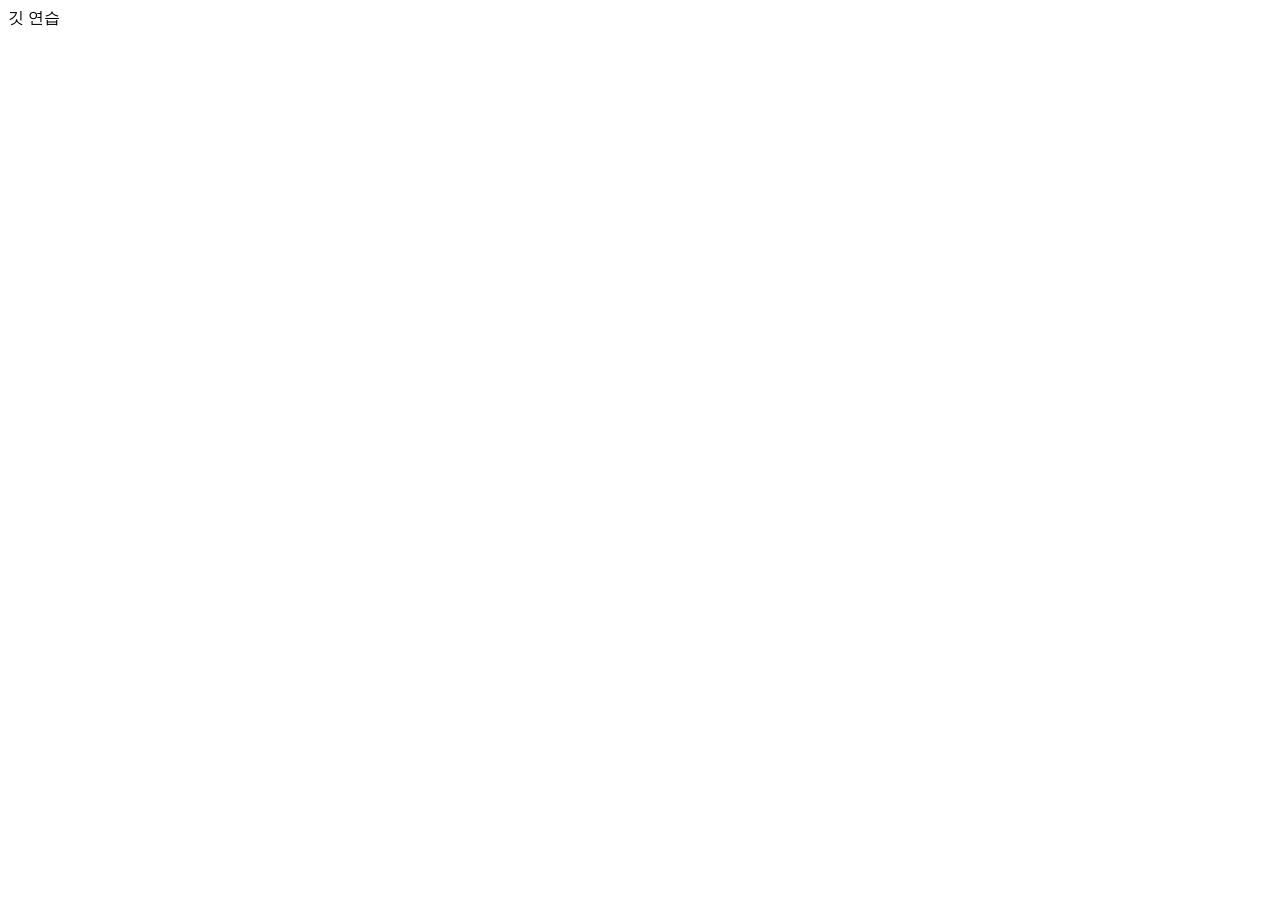
==== plan.html @ 47132d1b "테스트" ====
<!doctype html>
<html lang="ko">
  <head>
    <meta charset="UTF-8" />
    <meta name="viewport" content="width=device-width, initial-scale=1.0" />
    <title>Document</title>
  </head>
  <body>
    깃 연습
  </body>
</html>
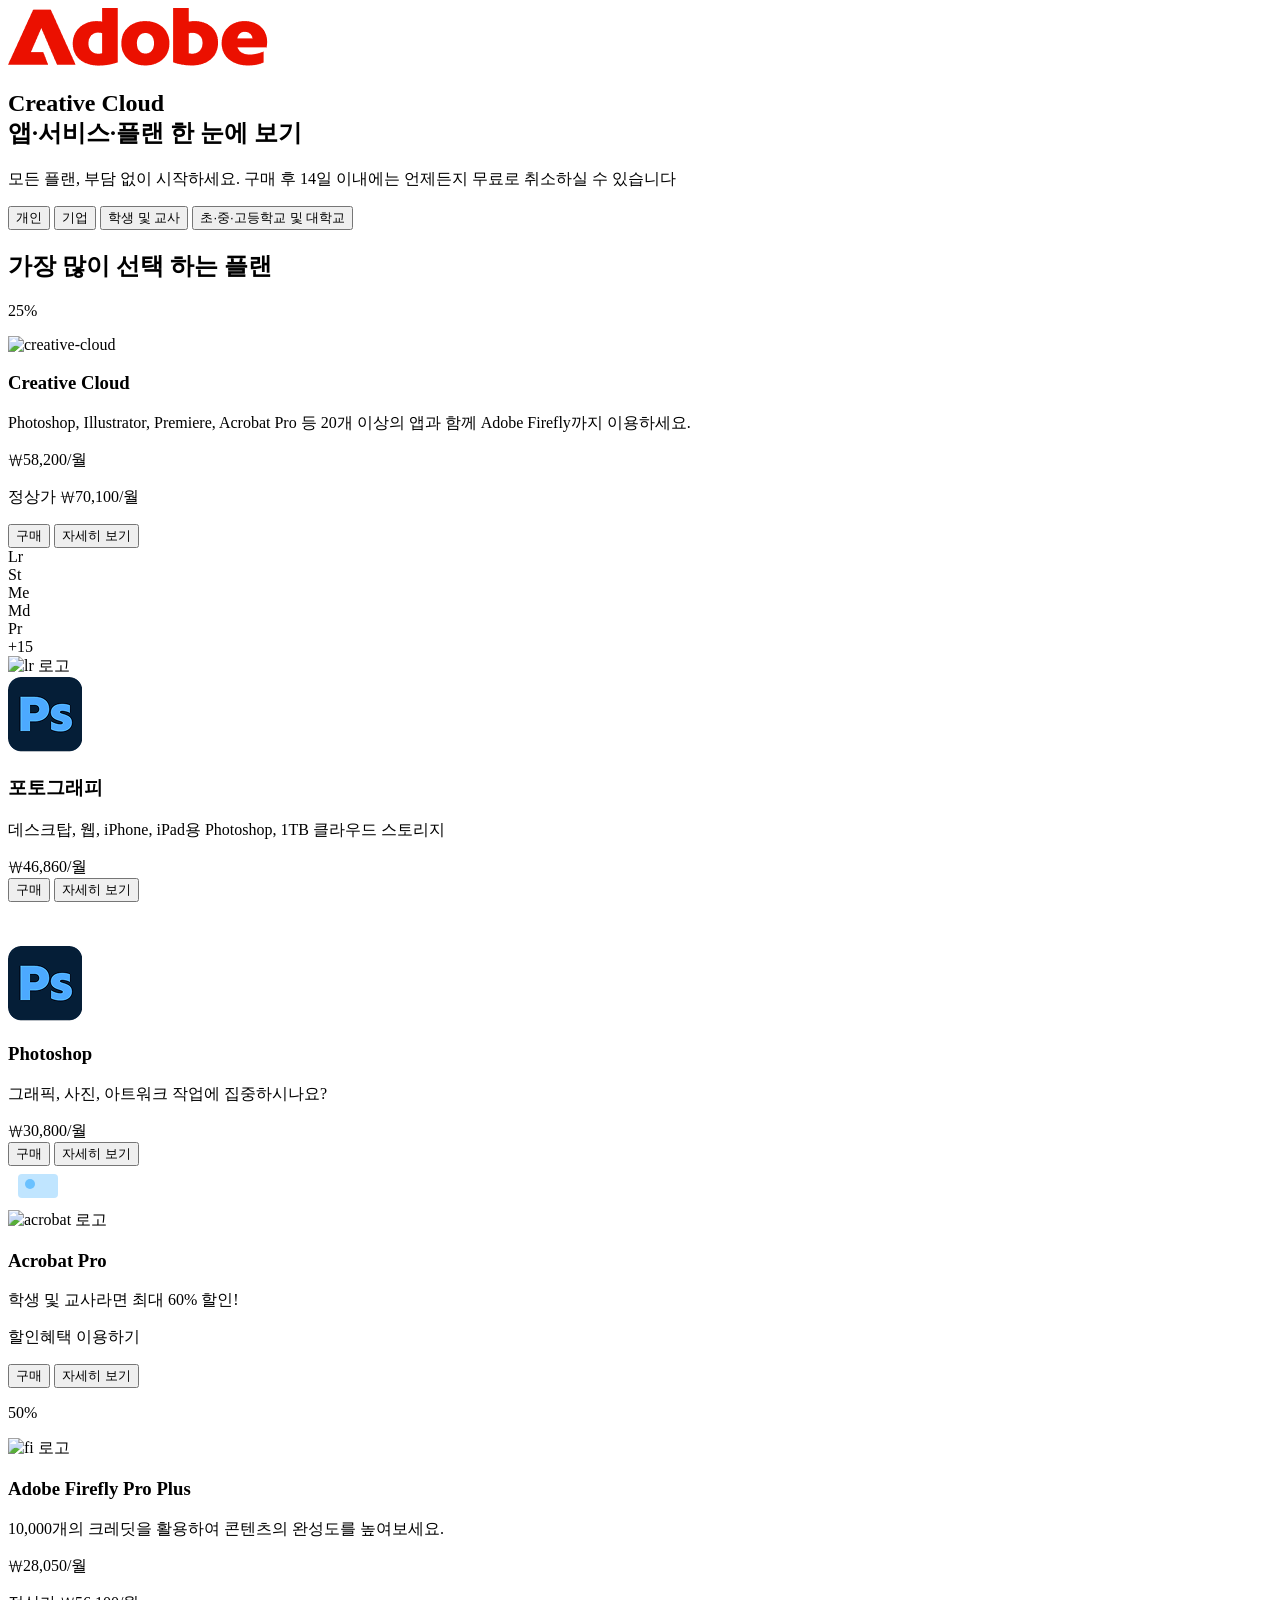
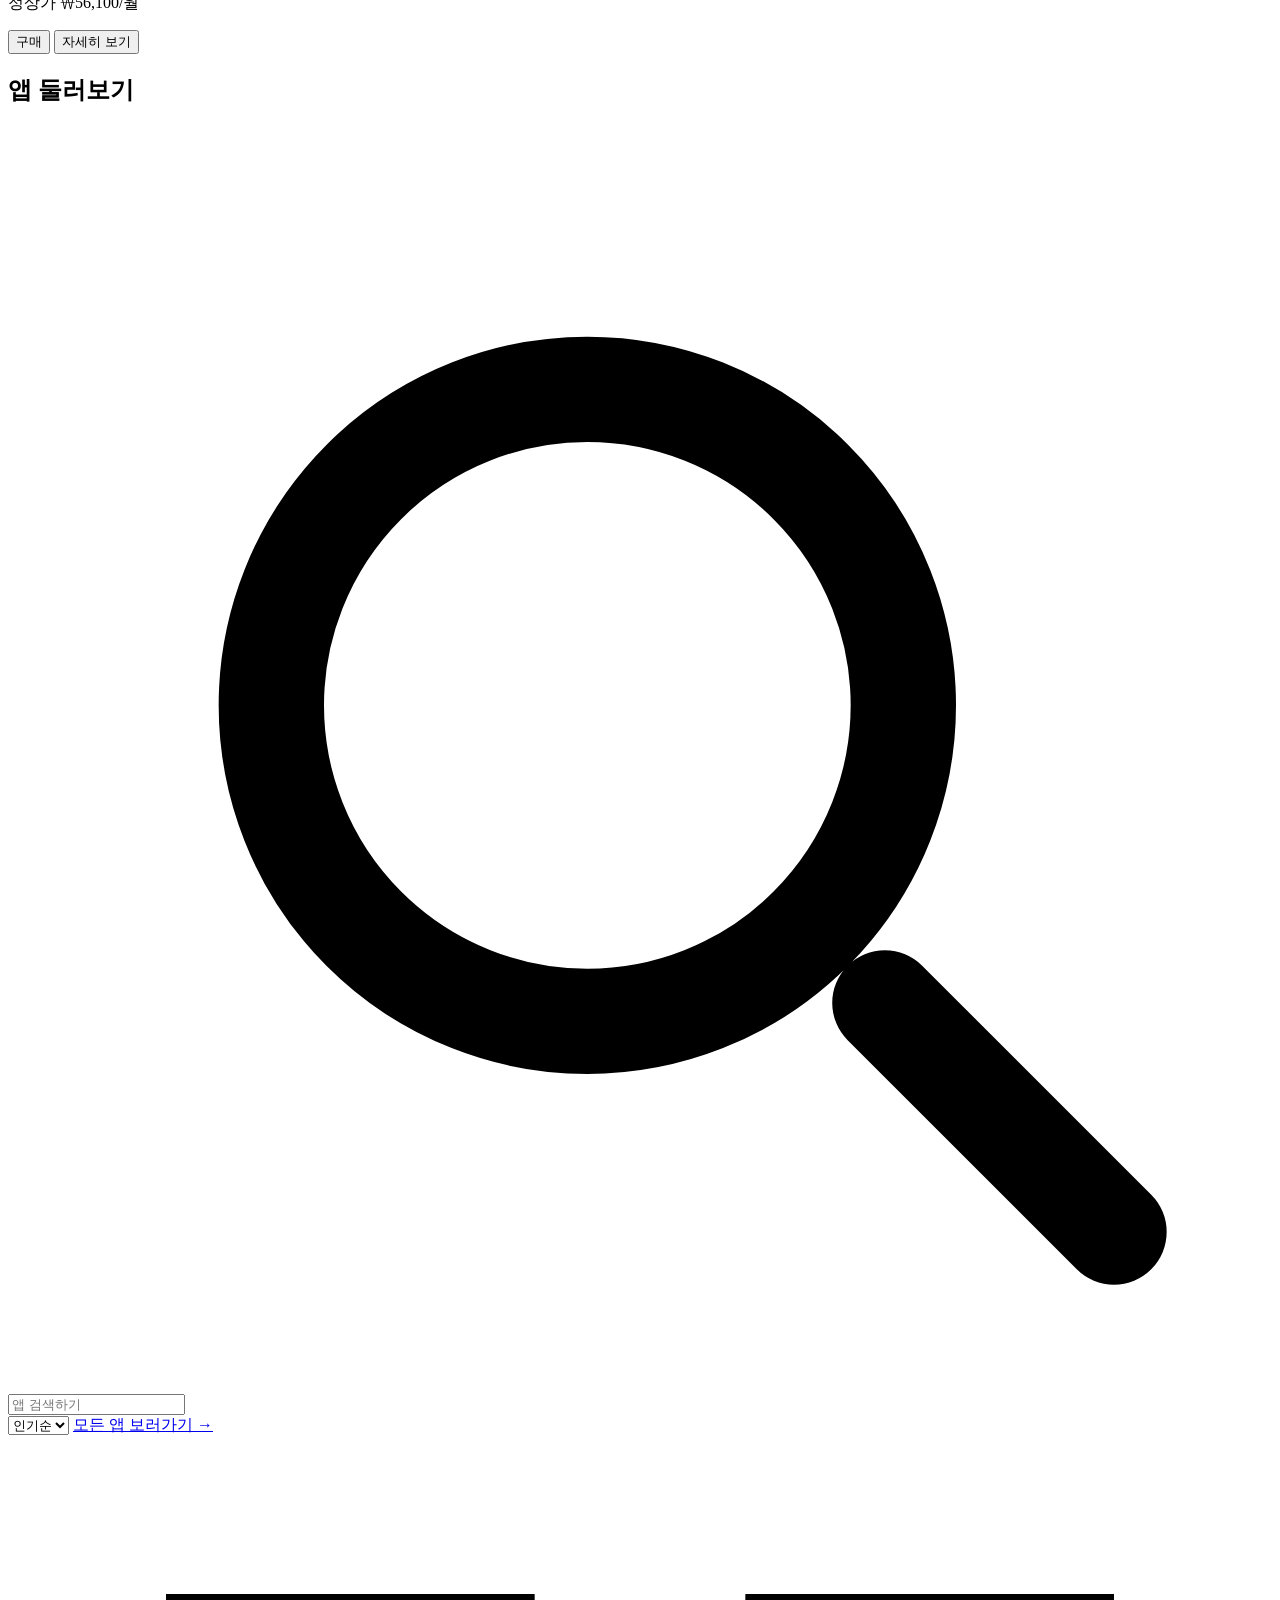
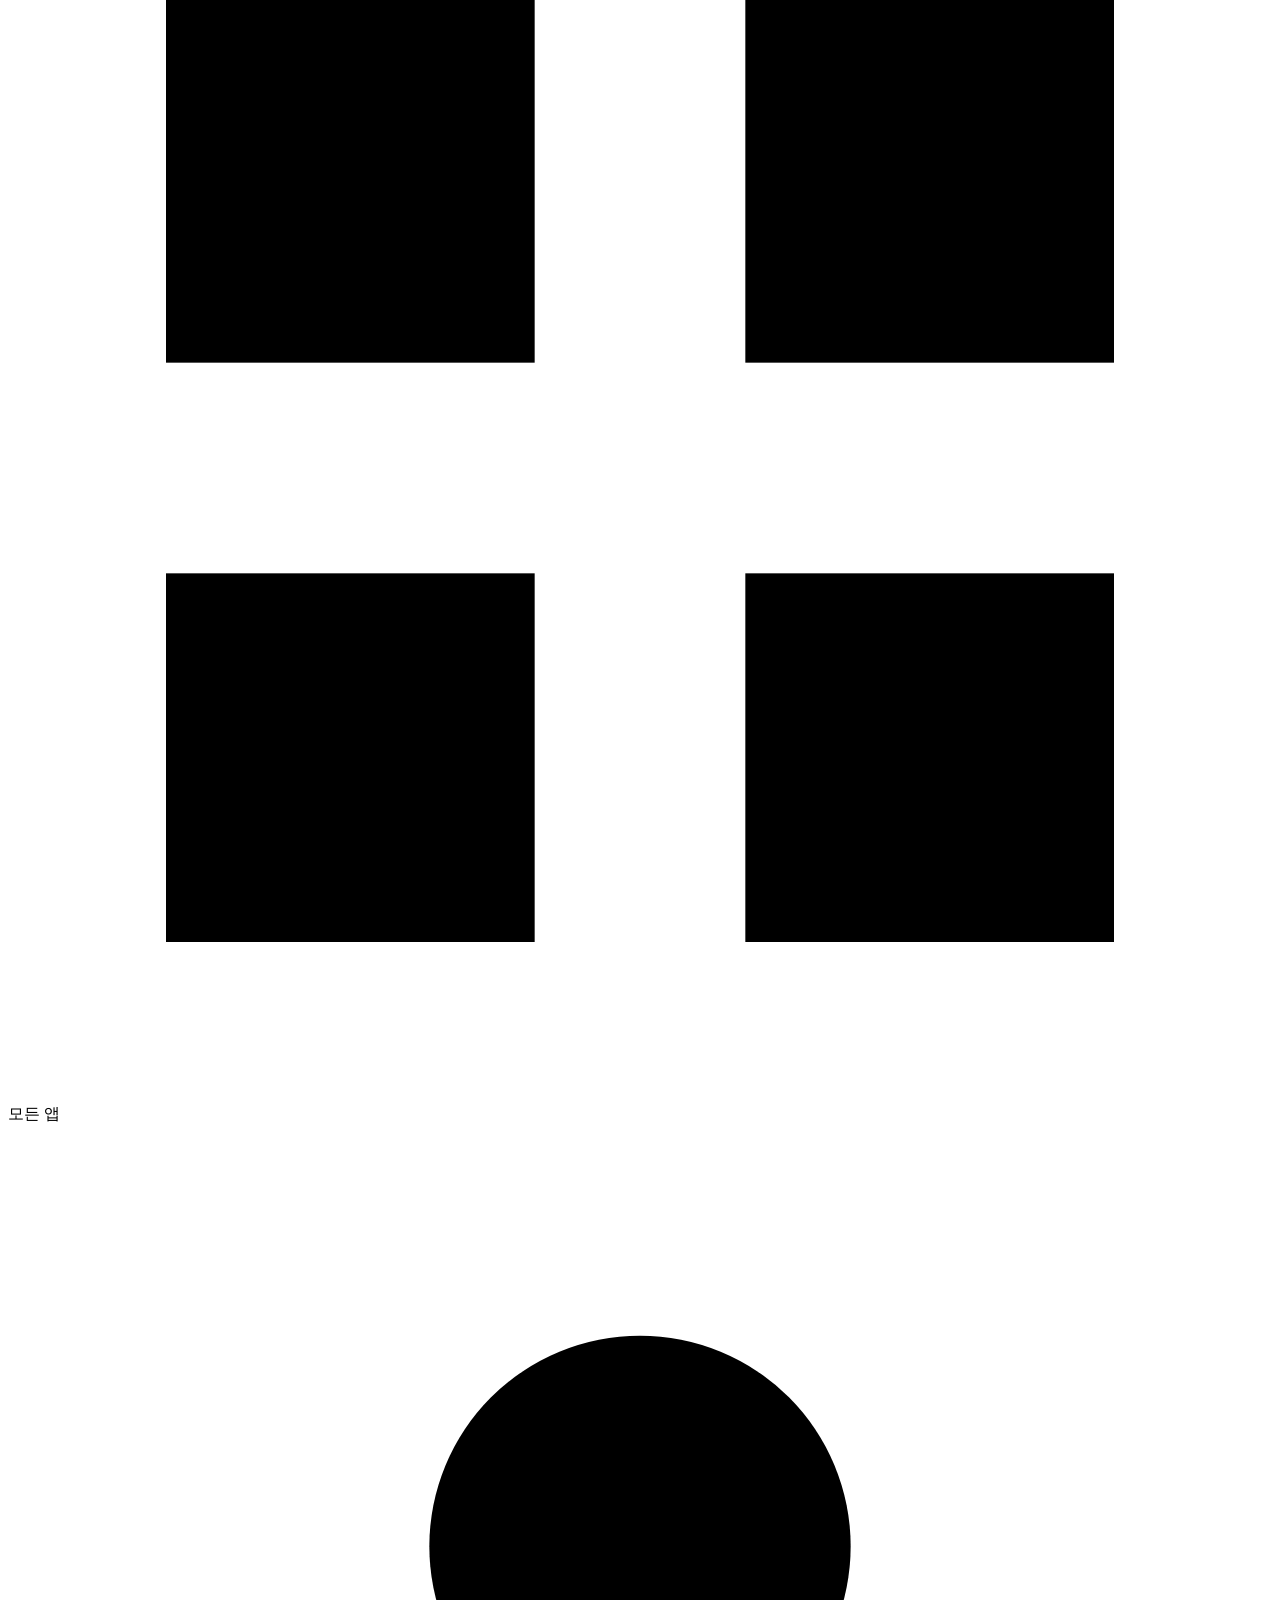
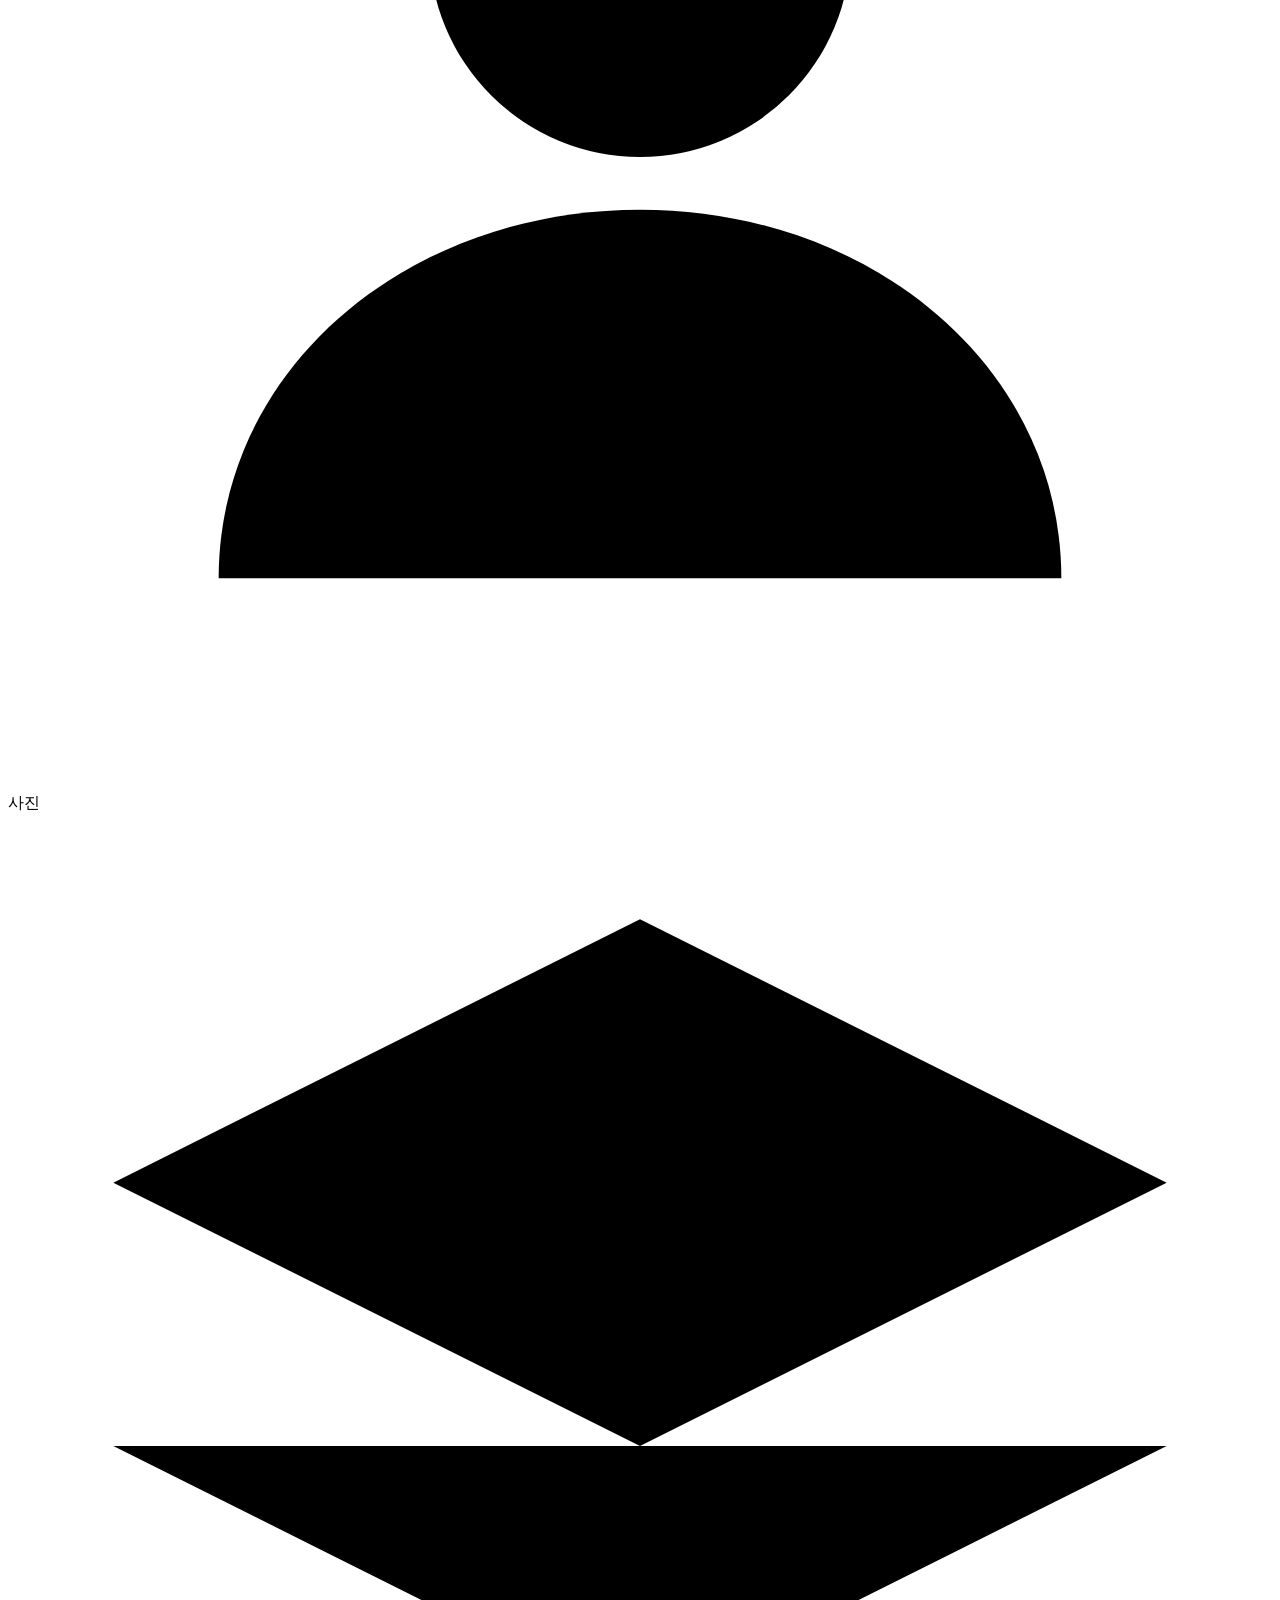
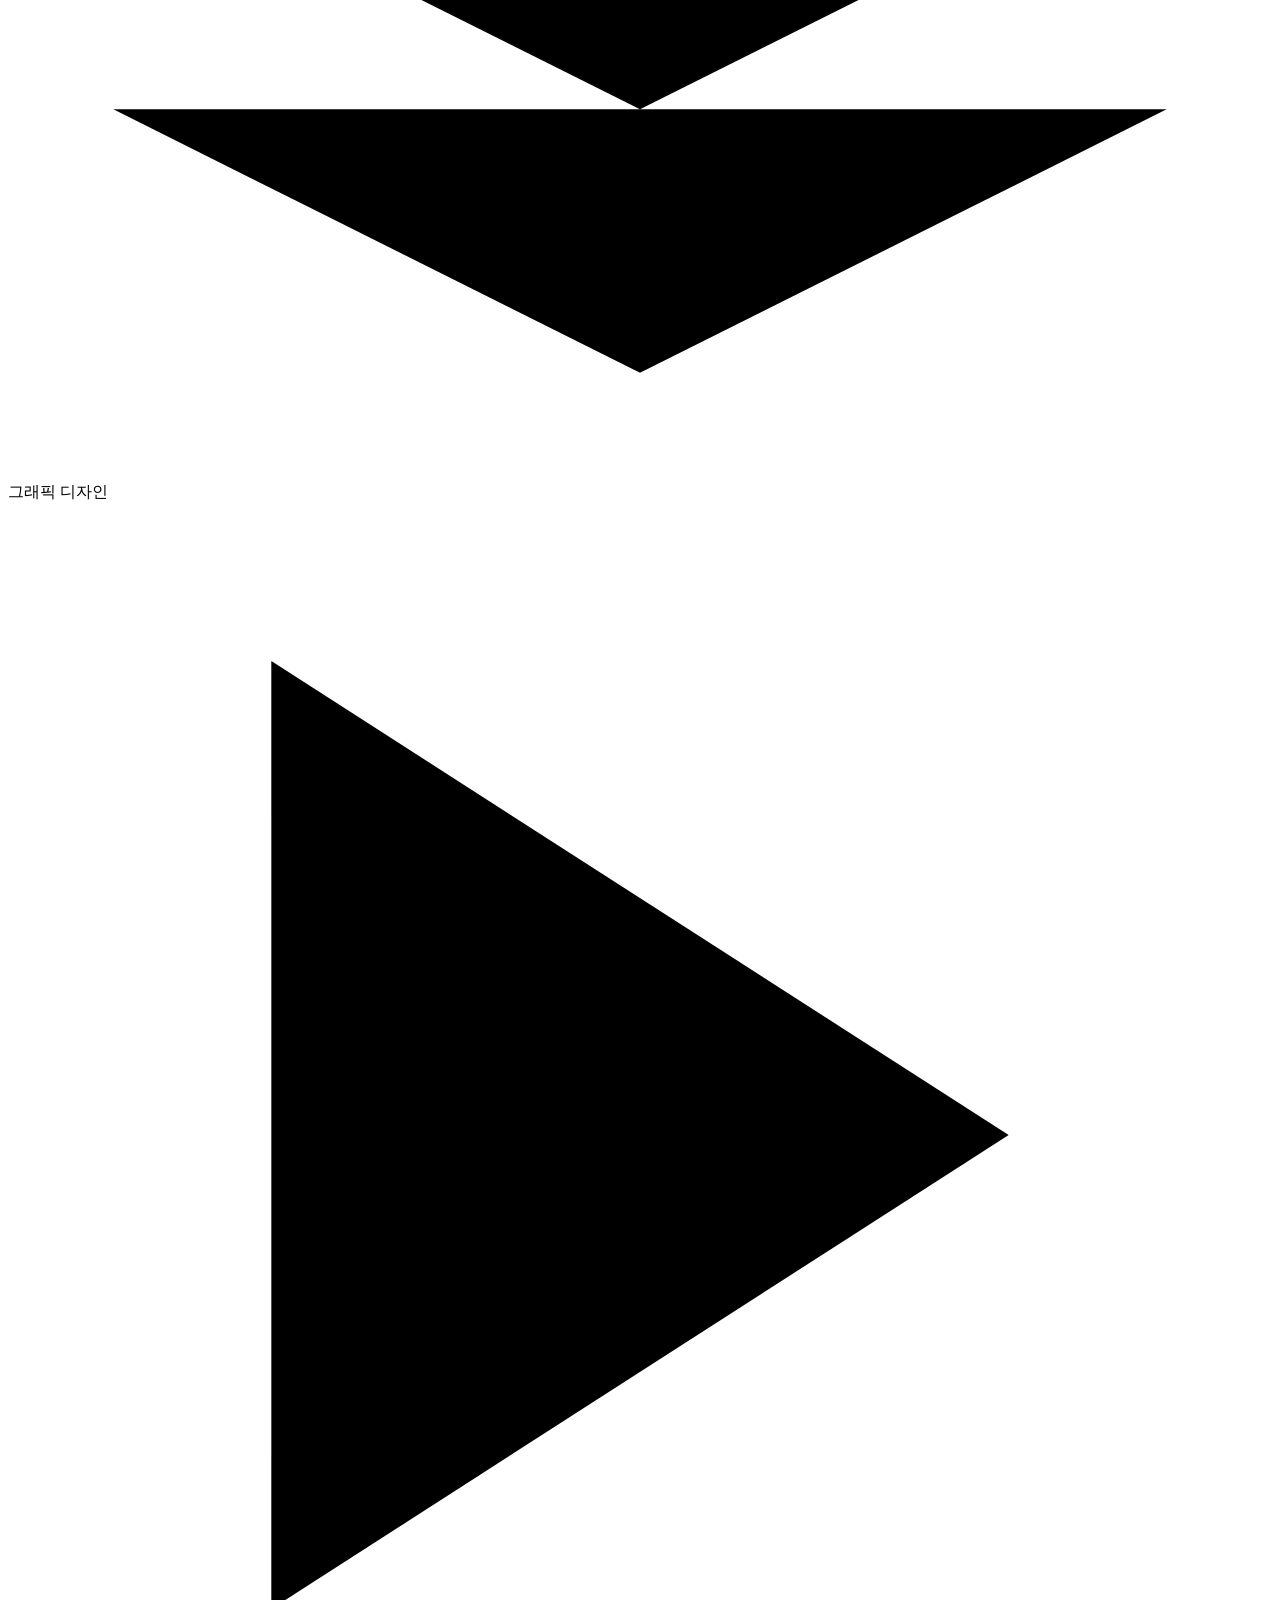
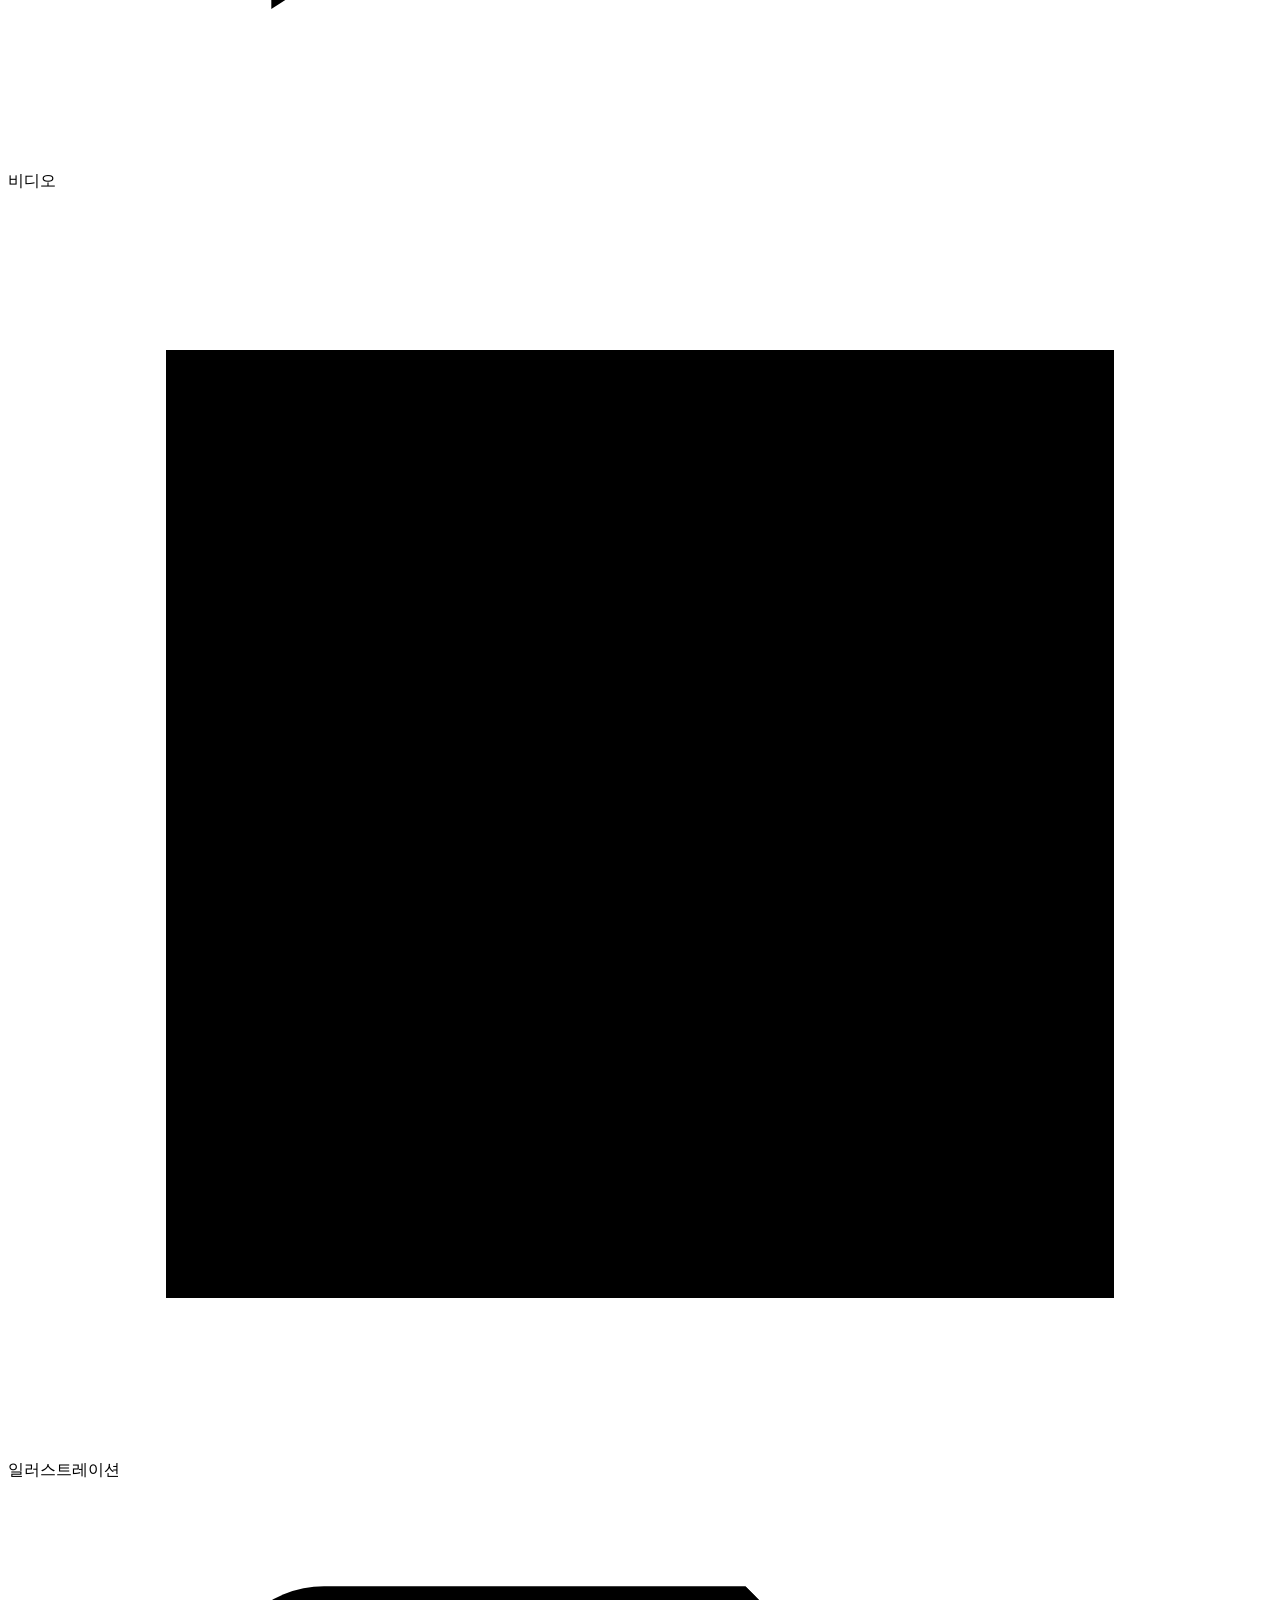
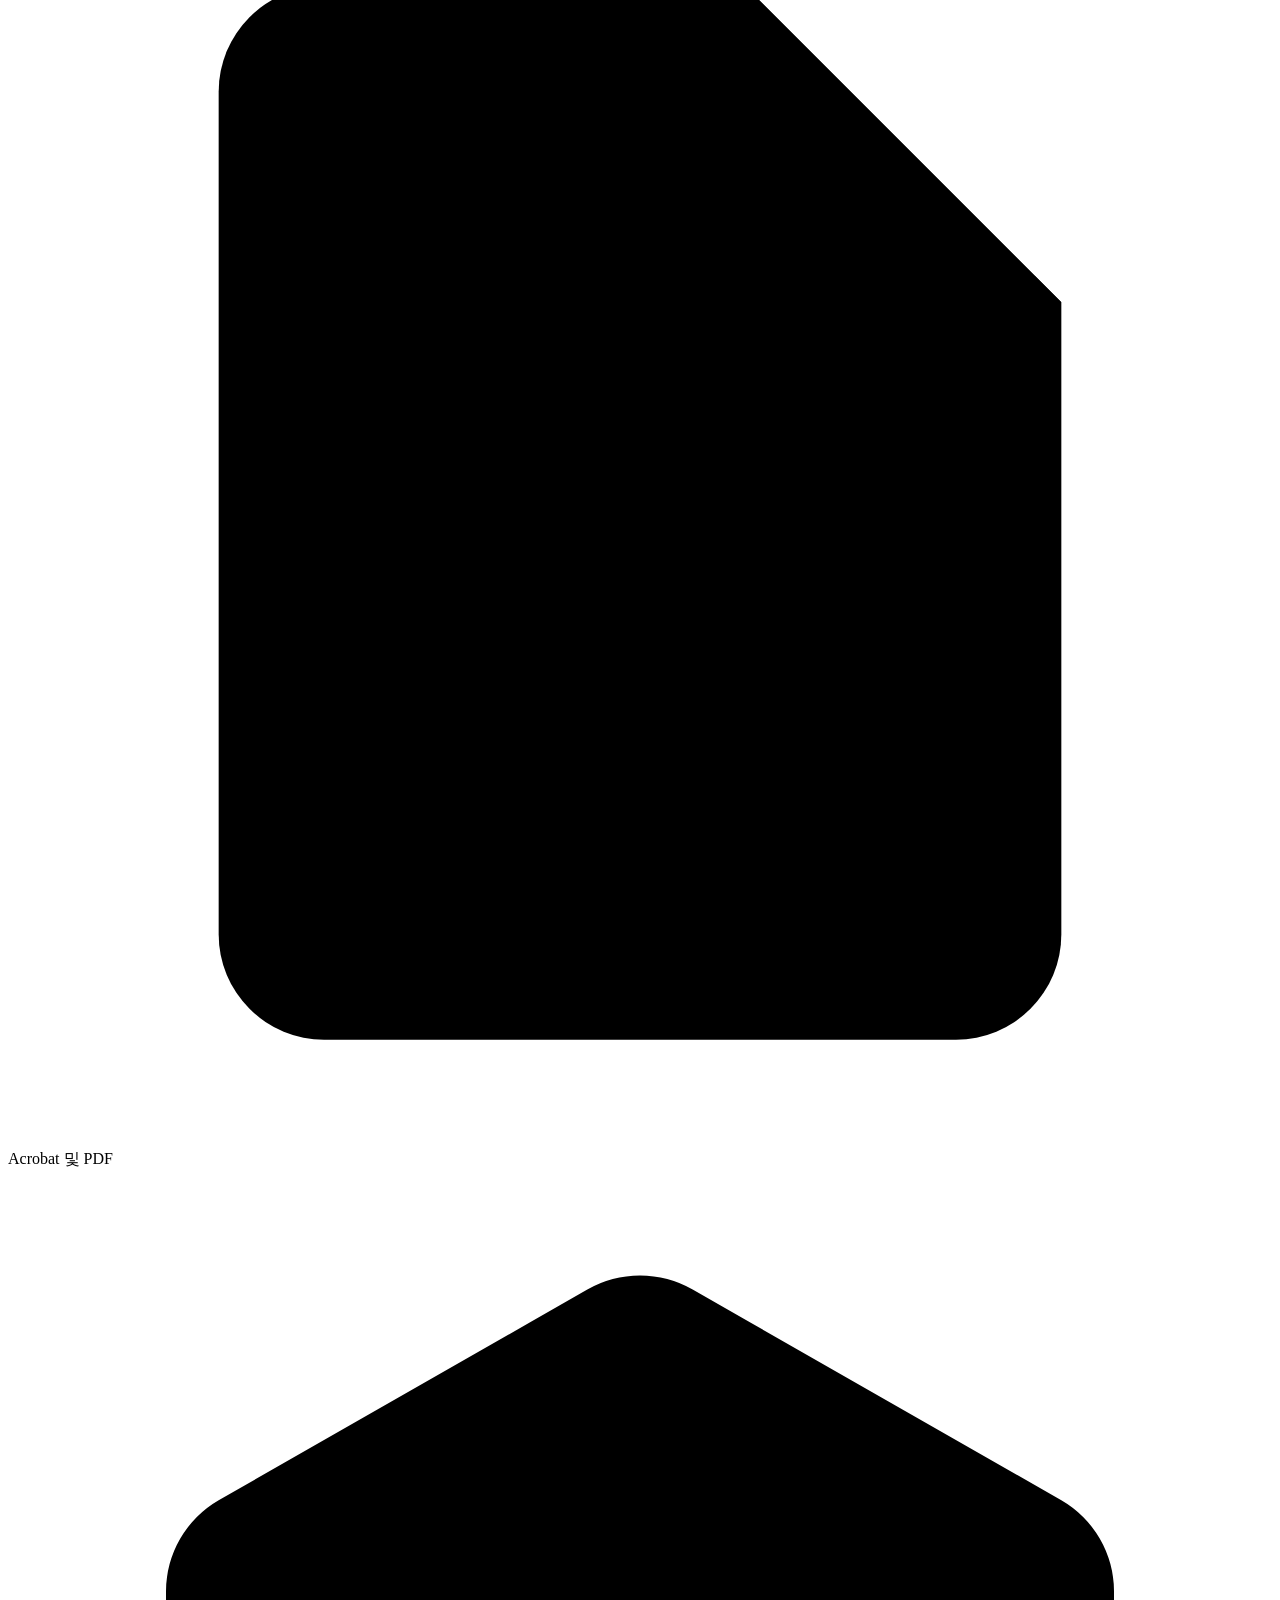
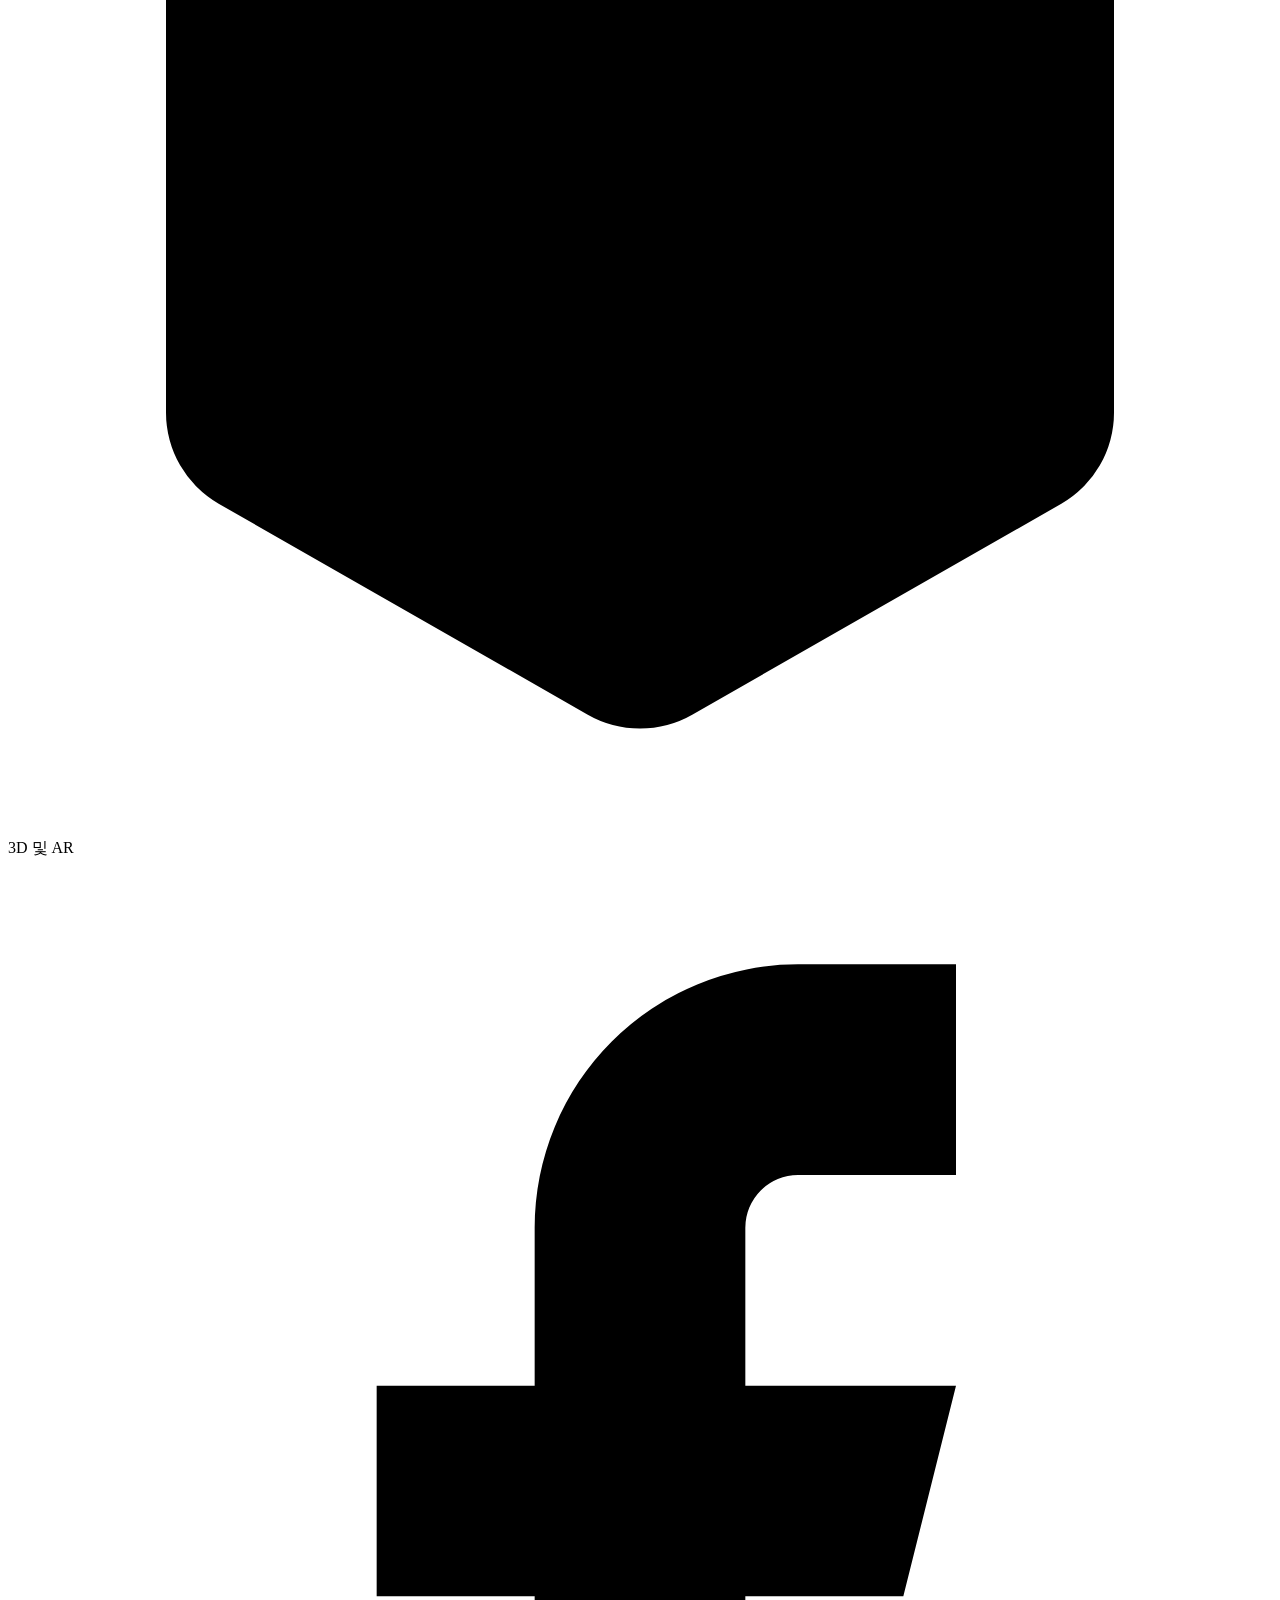
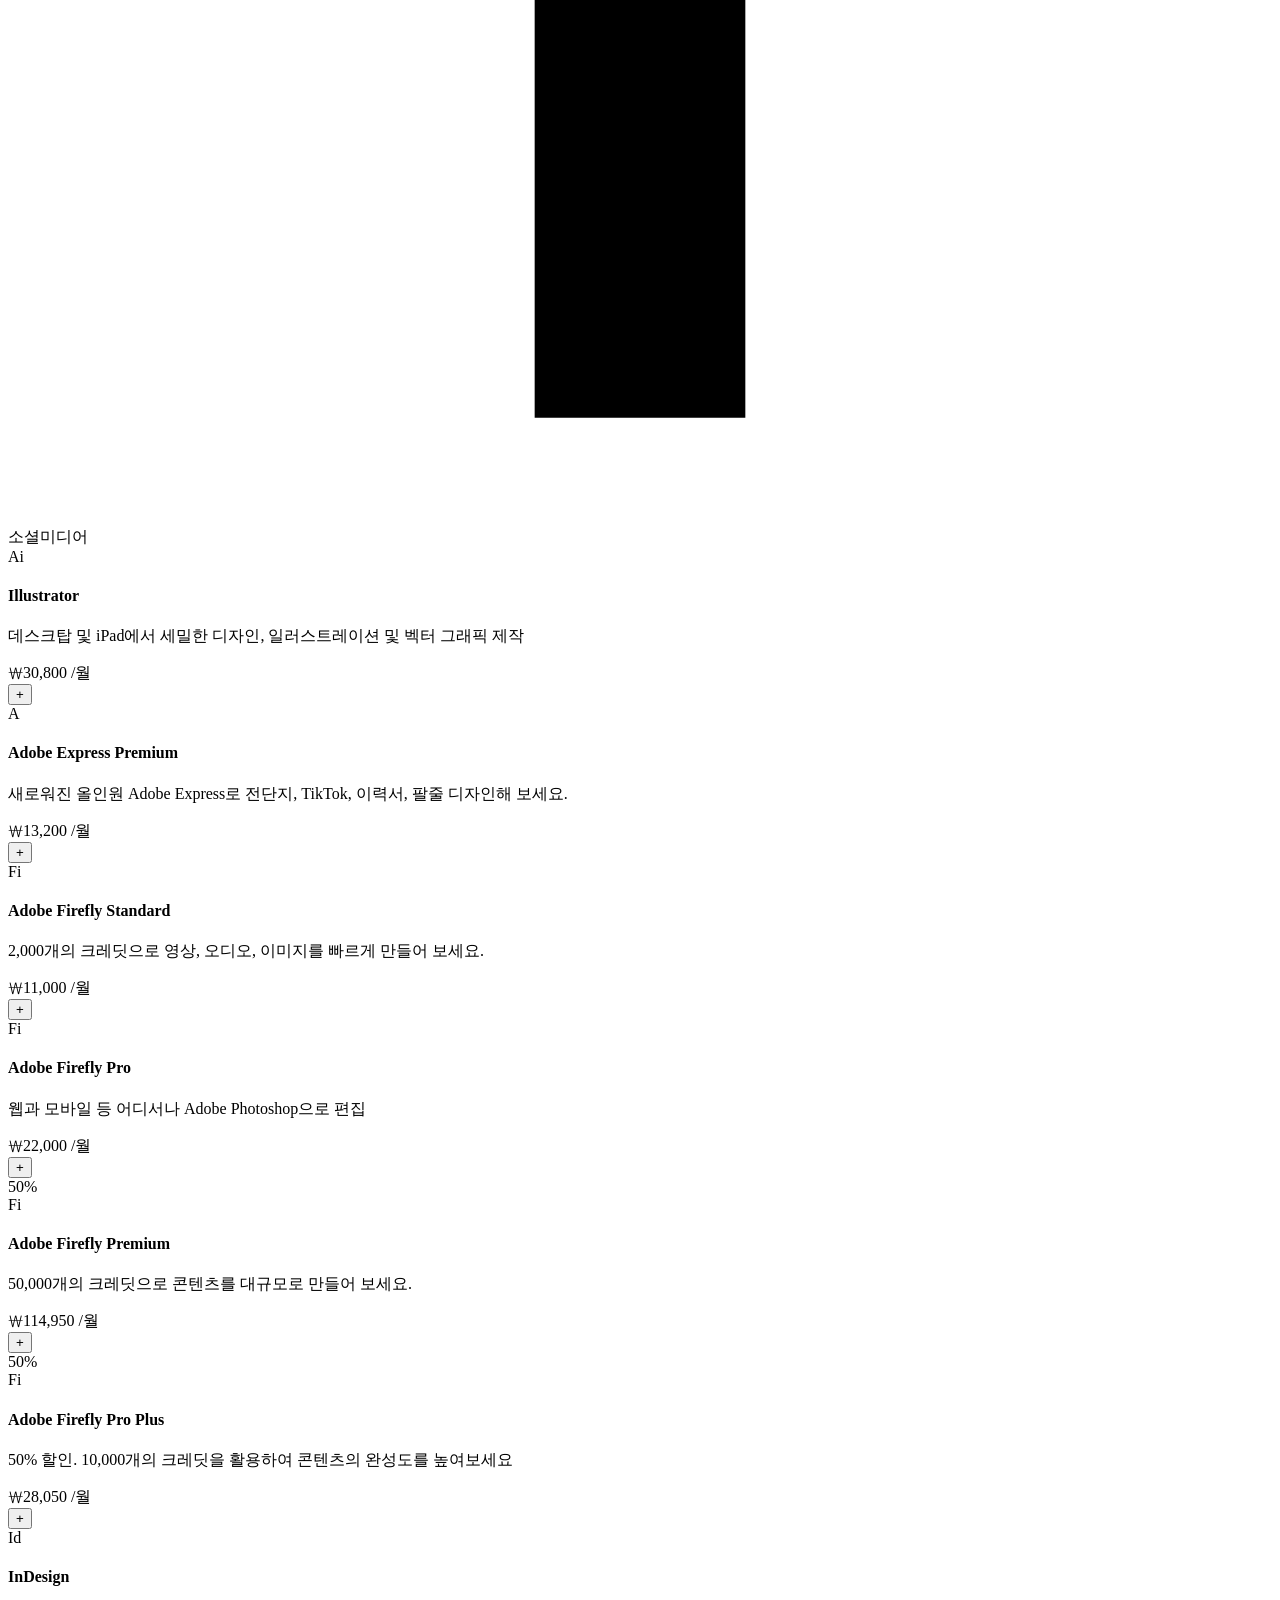
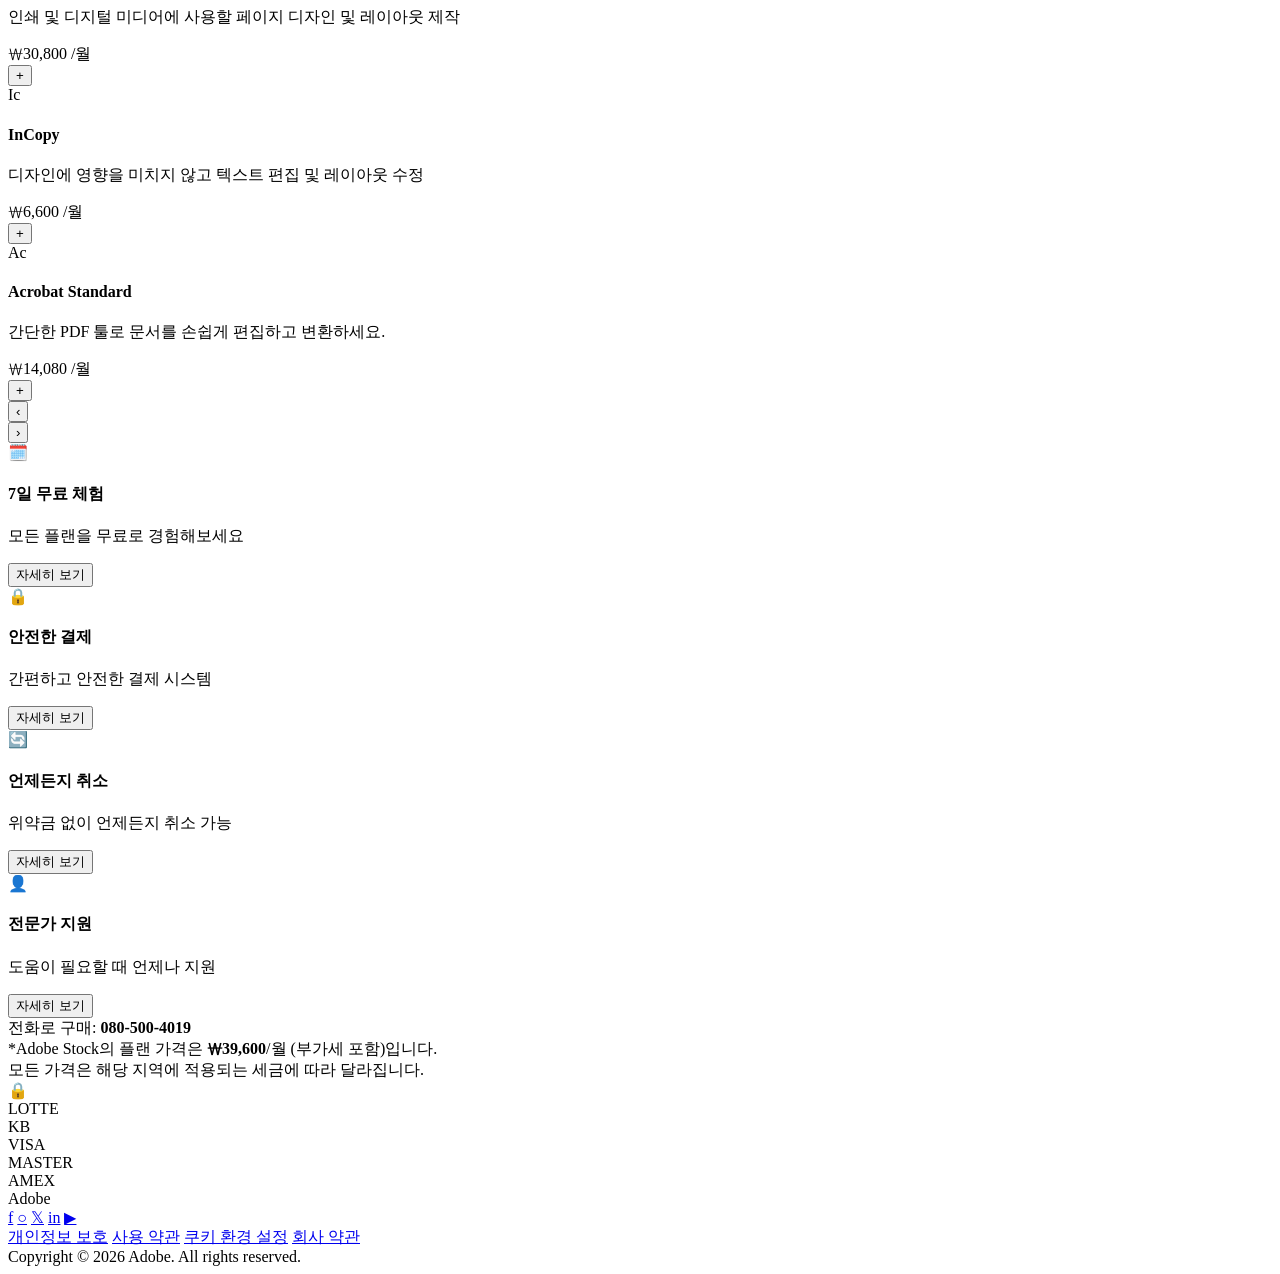
==== commit 483cc30f: "Merge branch 'main' into 05266-pjh" ====
--- a/plan.html
+++ b/plan.html
@@ -3,9 +3,577 @@
   <head>
     <meta charset="UTF-8" />
     <meta name="viewport" content="width=device-width, initial-scale=1.0" />
-    <title>Document</title>
+    <title>가격 및 멤버십 플랜</title>
+    <!-- css 연결 -->
+    <link rel="stylesheet" href="css/main.css" />
+    <!-- 구글 폰트 연결 -->
+    <link
+      rel="stylesheet"
+      href="https://fonts.googleapis.com/css2?family=Noto Sans KR:wght@400;700&display=swap"
+    />
   </head>
   <body>
-    깃 연습
+    <!-- 전체 영역 -->
+    <div class="plan-wrap">
+      <!-- ===== 상단 ===== -->
+      <header class="plan-header">
+        <div class="adobe-logo">
+          <img src="asset/logo.png" alt="어도비 로고" />
+        </div>
+      </header>
+
+      <!-- ===== UPPER (상단): 타이틀 + 버튼 + 플랜 카드 ===== -->
+      <section class="plan-upper">
+        <!-- 타이틀 -->
+        <div class="visual-title">
+          <h1>
+            <span class="gradient-text">Creative Cloud</span
+            ><br />앱·서비스·플랜 한 눈에 보기
+          </h1>
+          <p class="visual-desc">
+            모든 플랜, 부담 없이 시작하세요. 구매 후 14일 이내에는 언제든지
+            무료로 취소하실 수 있습니다
+          </p>
+        </div>
+
+        <!-- User type -->
+        <div class="user-type">
+          <!-- <h2>어떤 사용자이신가요?</h2> -->
+          <div class="user-type-btns">
+            <button class="active">개인</button>
+            <button>기업</button>
+            <button>학생 및 교사</button>
+            <button>초·중·고등학교 및 대학교</button>
+          </div>
+        </div>
+
+        <!-- Plan cards -->
+        <!-- 가장 많이 선택하는 플랜 -->
+        <div class="plan-cards-section">
+          <h2 class="contents-title">가장 많이 선택 하는 플랜</h2>
+          <div class="plan-cards-grid">
+            <!-- Creative Cloud All Apps - Featured -->
+            <!-- creative cloud 앱 할인 소개 카드 -->
+            <div class="plan-card featured">
+              <div class="badge">
+                <p class="badge-txt">25%</p>
+              </div>
+              
+              <!-- 카드 상단 -->
+              <div class="card-top cc-top">
+                <div class="program-icon cc-icon">
+                  <img
+                    src="asset/program-icon/creativeCloud.png"
+                    alt="creative-cloud"
+                  />
+                </div>
+                
+                <!-- 카드 텍스트 -->
+                <div class="card-text cc-text">
+                  <h3 class="card-title cc-title">Creative Cloud</h3>
+                  <p class="card-des cc-des">
+                    Photoshop, Illustrator, Premiere, Acrobat Pro 등 20개 이상의
+                    앱과 함께 Adobe Firefly까지 이용하세요.
+                  </p>
+                </div>
+              </div>
+              <!-- 카드 하단 -->
+              <div class="card-price-box cc-price-box">
+                <div class="card-price cc-price">₩58,200<span>/월</span></div>
+                <p class="original-price cc-ori-pri">정상가 <span>₩70,100/월</span></p>
+              </div>
+              <div class="card-btns">
+                <button class="btn-primary">구매</button>
+                <button class="btn-outline cc-plan">자세히 보기</button>
+              </div>
+              <div class="card-app-row">
+                <div class="mini-icon lr">Lr</div>
+                <div class="mini-icon st">St</div>
+                <div class="mini-icon me">Me</div>
+                <div class="mini-icon md">Md</div>
+                <div class="mini-icon pr">Pr</div>
+                <div class="mini-icon more">+15</div>
+              </div>
+            </div>
+
+            <!-- 두번째 카드 -->
+            <!-- Photography -->
+            <div class="plan-card">
+              <div class="program-icon">
+                <div class="program-icon lr">
+                  <img src="asset/program-icon/Lr.png" alt="lr 로고" />
+                </div>
+                <div class="program-icon ps">
+                  <img src="asset/program-icon/ps.png" alt="phtoshop 로고" />
+                </div>
+              </div>
+              <h3>포토그래피</h3>
+              <p class="desc">
+                데스크탑, 웹, iPhone, iPad용 Photoshop, 1TB 클라우드 스토리지
+              </p>
+              <div class="price-btn-box">
+                <div class="price">
+                  ₩46,860<span class="pri-month">/월</span>
+                </div>
+                <div class="card-btns">
+                  <button class="btn-primary">구매</button>
+                  <button class="btn-outline">자세히 보기</button>
+                </div>
+              </div>
+              <div class="card-thumbnail photo-bg">
+                <svg width="60" height="40" viewBox="0 0 60 40" fill="none">
+                  <circle
+                    cx="30"
+                    cy="20"
+                    r="12"
+                    fill="rgba(255,255,255,0.15)"
+                  ></circle>
+                  <circle
+                    cx="30"
+                    cy="20"
+                    r="7"
+                    fill="rgba(255,255,255,0.25)"
+                  ></circle>
+                </svg>
+              </div>
+            </div>
+
+            <!-- Photoshop -->
+            <div class="plan-card">
+              <div class="program-icon">
+                <div class="program-icon ps2">
+                  <img src="asset/program-icon/ps.png" alt="phtoshop 로고" />
+                </div>
+              </div>
+              <h3>Photoshop</h3>
+              <p class="desc">그래픽, 사진, 아트워크 작업에 집중하시나요?</p>
+              <div class="price">₩30,800<span class="pri-month">/월</span></div>
+              <div class="card-btns">
+                <button class="btn-primary">구매</button>
+                <button class="btn-outline">자세히 보기</button>
+              </div>
+              <div class="card-thumbnail photoshop-bg">
+                <svg width="60" height="40" viewBox="0 0 60 40" fill="none">
+                  <rect
+                    x="10"
+                    y="8"
+                    width="40"
+                    height="24"
+                    rx="4"
+                    fill="rgba(49,168,255,0.3)"
+                  ></rect>
+                  <circle
+                    cx="22"
+                    cy="18"
+                    r="5"
+                    fill="rgba(49,168,255,0.6)"
+                  ></circle>
+                </svg>
+              </div>
+            </div>
+
+            <!-- Acrobat Pro -->
+            <div class="plan-card">
+              <div class="program-icon">
+                <div class="program-icon acro">
+                  <img
+                    src="asset/program-icon/acrobat.png"
+                    alt="acrobat 로고"
+                  />
+                </div>
+              </div>
+              <h3>Acrobat Pro</h3>
+              <div class="discount-info">학생 및 교사라면 최대 60% 할인!</div>
+              <p class="desc-sm">할인혜택 이용하기</p>
+              <div class="card-btns">
+                <button class="btn-primary">구매</button>
+                <button class="btn-outline">자세히 보기</button>
+              </div>
+            </div>
+
+            <!-- Adobe Firefly Pro Plus -->
+            <div class="plan-card">
+              <div class="badge">
+                <p class="badge-txt">50%</p>
+              </div>
+              <div class="program-icon">
+                <div class="program-icon fi">
+                  <img src="asset/program-icon/Fi.png" alt="fi 로고" />
+                </div>
+              </div>
+              <h3>Adobe Firefly Pro Plus</h3>
+              <p class="desc">
+                10,000개의 크레딧을 활용하여 콘텐츠의 완성도를 높여보세요.
+              </p>
+              <div class="price">₩28,050<span class="pri-month">/월</span></div>
+              <p class="original-price">정상가 ₩56,100/월</p>
+              <div class="card-btns">
+                <button class="btn-primary">구매</button>
+                <button class="btn-outline">자세히 보기</button>
+              </div>
+            </div>
+          </div>
+        </div>
+      </section>
+
+      <!-- ===== MAIN (메인): 앱 둘러보기 ===== -->
+      <section class="plan-main">
+        <div class="app-browse-header">
+          <h2>앱 둘러보기</h2>
+          <div class="search-bar">
+            <svg viewBox="0 0 24 24">
+              <path
+                d="M21 21l-4.35-4.35M17 11A6 6 0 1 1 5 11a6 6 0 0 1 12 0z"
+                stroke="currentColor"
+                stroke-width="2"
+                fill="none"
+                stroke-linecap="round"
+              ></path>
+            </svg>
+            <input type="text" placeholder="앱 검색하기" />
+          </div>
+          <select class="sort-select">
+            <option>인기순</option>
+            <option>이름순</option>
+            <option>가격순</option>
+          </select>
+          <a href="#" class="all-apps-link">모든 앱 보러가기 →</a>
+        </div>
+
+        <div class="app-browse-layout">
+          <!-- Sidebar -->
+          <nav class="app-sidebar">
+            <div class="sidebar-item">
+              <svg viewBox="0 0 24 24">
+                <rect x="3" y="3" width="7" height="7"></rect>
+                <rect x="14" y="3" width="7" height="7"></rect>
+                <rect x="3" y="14" width="7" height="7"></rect>
+                <rect x="14" y="14" width="7" height="7"></rect>
+              </svg>
+              모든 앱
+            </div>
+            <div class="sidebar-item">
+              <svg viewBox="0 0 24 24">
+                <circle cx="12" cy="8" r="4"></circle>
+                <path d="M4 20c0-4 3.6-7 8-7s8 3 8 7"></path>
+              </svg>
+              사진
+            </div>
+            <div class="sidebar-item active">
+              <svg viewBox="0 0 24 24">
+                <path
+                  d="M12 2L2 7l10 5 10-5-10-5zM2 17l10 5 10-5M2 12l10 5 10-5"
+                ></path>
+              </svg>
+              그래픽 디자인
+            </div>
+            <div class="sidebar-item">
+              <svg viewBox="0 0 24 24">
+                <polygon points="5 3 19 12 5 21 5 3"></polygon>
+              </svg>
+              비디오
+            </div>
+            <div class="sidebar-item">
+              <svg viewBox="0 0 24 24">
+                <path d="M3 3h18v18H3z"></path>
+                <path d="M8 12h8M12 8v8"></path>
+              </svg>
+              일러스트레이션
+            </div>
+            <div class="sidebar-item">
+              <svg viewBox="0 0 24 24">
+                <path
+                  d="M14 2H6a2 2 0 0 0-2 2v16a2 2 0 0 0 2 2h12a2 2 0 0 0 2-2V8z"
+                ></path>
+                <polyline points="14 2 14 8 20 8"></polyline>
+              </svg>
+              Acrobat 및 PDF
+            </div>
+            <div class="sidebar-item">
+              <svg viewBox="0 0 24 24">
+                <path
+                  d="M21 16V8a2 2 0 0 0-1-1.73l-7-4a2 2 0 0 0-2 0l-7 4A2 2 0 0 0 3 8v8a2 2 0 0 0 1 1.73l7 4a2 2 0 0 0 2 0l7-4A2 2 0 0 0 21 16z"
+                ></path>
+              </svg>
+              3D 및 AR
+            </div>
+            <div class="sidebar-item">
+              <svg viewBox="0 0 24 24">
+                <path
+                  d="M18 2h-3a5 5 0 0 0-5 5v3H7v4h3v8h4v-8h3l1-4h-4V7a1 1 0 0 1 1-1h3z"
+                ></path>
+              </svg>
+              소셜미디어
+            </div>
+          </nav>
+
+          <!-- App cards -->
+          <div>
+            <div class="app-cards-grid">
+              <!-- Illustrator -->
+              <div class="app-card">
+                <div class="app-card-header">
+                  <div class="app-card-icon icon-ai">Ai</div>
+                  <h4>Illustrator</h4>
+                </div>
+                <p class="app-desc">
+                  데스크탑 및 iPad에서 세밀한 디자인, 일러스트레이션 및 벡터
+                  그래픽 제작
+                </p>
+                <div class="app-card-footer">
+                  <div class="app-price">₩30,800 <span>/월</span></div>
+                  <button class="add-btn">+</button>
+                </div>
+              </div>
+
+              <!-- Adobe Express Premium -->
+              <div class="app-card">
+                <div class="app-card-header">
+                  <div class="app-card-icon icon-express">A</div>
+                  <h4>Adobe Express Premium</h4>
+                </div>
+                <p class="app-desc">
+                  새로워진 올인원 Adobe Express로 전단지, TikTok, 이력서, 팔줄
+                  디자인해 보세요.
+                </p>
+                <div class="app-card-footer">
+                  <div class="app-price">₩13,200 <span>/월</span></div>
+                  <button class="add-btn">+</button>
+                </div>
+              </div>
+
+              <!-- Adobe Firefly Standard -->
+              <div class="app-card">
+                <div class="app-card-header">
+                  <div class="app-card-icon icon-firefly">Fi</div>
+                  <h4>Adobe Firefly Standard</h4>
+                </div>
+                <p class="app-desc">
+                  2,000개의 크레딧으로 영상, 오디오, 이미지를 빠르게 만들어
+                  보세요.
+                </p>
+                <div class="app-card-footer">
+                  <div class="app-price">₩11,000 <span>/월</span></div>
+                  <button class="add-btn">+</button>
+                </div>
+              </div>
+
+              <!-- Adobe Firefly Pro -->
+              <div class="app-card">
+                <div class="app-card-header">
+                  <div class="app-card-icon icon-firefly">Fi</div>
+                  <h4>Adobe Firefly Pro</h4>
+                </div>
+                <p class="app-desc">
+                  웹과 모바일 등 어디서나 Adobe Photoshop으로 편집
+                </p>
+                <div class="app-card-footer">
+                  <div class="app-price">₩22,000 <span>/월</span></div>
+                  <button class="add-btn">+</button>
+                </div>
+              </div>
+
+              <!-- Adobe Firefly Premium -->
+              <div class="app-card">
+                <div class="app-badge">50%</div>
+                <div class="app-card-header">
+                  <div class="app-card-icon icon-firefly">Fi</div>
+                  <h4>Adobe Firefly Premium</h4>
+                </div>
+                <p class="app-desc">
+                  50,000개의 크레딧으로 콘텐츠를 대규모로 만들어 보세요.
+                </p>
+                <div class="app-card-footer">
+                  <div class="app-price">₩114,950 <span>/월</span></div>
+                  <button class="add-btn">+</button>
+                </div>
+              </div>
+
+              <!-- Adobe Firefly Pro Plus -->
+              <div class="app-card">
+                <div class="app-badge">50%</div>
+                <div class="app-card-header">
+                  <div class="app-card-icon icon-firefly">Fi</div>
+                  <h4>Adobe Firefly Pro Plus</h4>
+                </div>
+                <p class="app-desc">
+                  50% 할인. 10,000개의 크레딧을 활용하여 콘텐츠의 완성도를
+                  높여보세요
+                </p>
+                <div class="app-card-footer">
+                  <div class="app-price">₩28,050 <span>/월</span></div>
+                  <button class="add-btn">+</button>
+                </div>
+              </div>
+
+              <!-- InDesign -->
+              <div class="app-card">
+                <div class="app-card-header">
+                  <div class="app-card-icon icon-indesign">Id</div>
+                  <h4>InDesign</h4>
+                </div>
+                <p class="app-desc">
+                  인쇄 및 디지털 미디어에 사용할 페이지 디자인 및 레이아웃 제작
+                </p>
+                <div class="app-card-footer">
+                  <div class="app-price">₩30,800 <span>/월</span></div>
+                  <button class="add-btn">+</button>
+                </div>
+              </div>
+
+              <!-- InCopy -->
+              <div class="app-card">
+                <div class="app-card-header">
+                  <div class="app-card-icon icon-incopy">Ic</div>
+                  <h4>InCopy</h4>
+                </div>
+                <p class="app-desc">
+                  디자인에 영향을 미치지 않고 텍스트 편집 및 레이아웃 수정
+                </p>
+                <div class="app-card-footer">
+                  <div class="app-price">₩6,600 <span>/월</span></div>
+                  <button class="add-btn">+</button>
+                </div>
+              </div>
+
+              <!-- Acrobat Standard -->
+              <div class="app-card">
+                <div class="app-card-header">
+                  <div class="app-card-icon icon-acrobat">Ac</div>
+                  <h4>Acrobat Standard</h4>
+                </div>
+                <p class="app-desc">
+                  간단한 PDF 툴로 문서를 손쉽게 편집하고 변환하세요.
+                </p>
+                <div class="app-card-footer">
+                  <div class="app-price">₩14,080 <span>/월</span></div>
+                  <button class="add-btn">+</button>
+                </div>
+              </div>
+            </div>
+
+            <!-- Pagination -->
+            <div class="pagination">
+              <button>‹</button>
+              <div class="dot active"></div>
+              <div class="dot"></div>
+              <div class="dot"></div>
+              <div class="dot"></div>
+              <div class="dot"></div>
+              <div class="dot"></div>
+              <button>›</button>
+            </div>
+          </div>
+        </div>
+      </section>
+
+      <!-- ===== FOOTER (하단) ===== -->
+      <footer class="plan-footer">
+        <!-- Benefits banner -->
+        <div class="benefits-banner">
+          <div class="benefits-grid">
+            <div class="benefit-item">
+              <div class="benefit-icon">🗓️</div>
+              <h4>7일 무료 체험</h4>
+              <p>모든 플랜을 무료로 경험해보세요</p>
+              <button class="btn-detail">자세히 보기</button>
+            </div>
+            <div class="benefit-item">
+              <div class="benefit-icon">🔒</div>
+              <h4>안전한 결제</h4>
+              <p>간편하고 안전한 결제 시스템</p>
+              <button class="btn-detail">자세히 보기</button>
+            </div>
+            <div class="benefit-item">
+              <div class="benefit-icon">🔄</div>
+              <h4>언제든지 취소</h4>
+              <p>위약금 없이 언제든지 취소 가능</p>
+              <button class="btn-detail">자세히 보기</button>
+            </div>
+            <div class="benefit-item">
+              <div class="benefit-icon">👤</div>
+              <h4>전문가 지원</h4>
+              <p>도움이 필요할 때 언제나 지원</p>
+              <button class="btn-detail">자세히 보기</button>
+            </div>
+          </div>
+        </div>
+
+        <!-- Footer bottom -->
+        <div class="footer-bottom">
+          <div class="footer-bottom-top">
+            <div>
+              <div class="footer-contact">
+                전화로 구매: <strong>080-500-4019</strong><br />
+                *Adobe Stock의 플랜 가격은 <strong>₩39,600</strong>/월 (부가세
+                포함)입니다.<br />
+                모든 가격은 해당 지역에 적용되는 세금에 따라 달라집니다.
+              </div>
+              <div class="footer-payments">
+                <div class="security-badge">🔒</div>
+                <div class="payment-badge">LOTTE</div>
+                <div class="payment-badge">KB</div>
+                <div class="payment-badge">VISA</div>
+                <div class="payment-badge">MASTER</div>
+                <div class="payment-badge">AMEX</div>
+              </div>
+            </div>
+            <div class="footer-right">
+              <div class="footer-adobe-logo">Adobe</div>
+              <div class="footer-social">
+                <a href="#">f</a>
+                <a href="#">○</a>
+                <a href="#">𝕏</a>
+                <a href="#">in</a>
+                <a href="#">▶</a>
+              </div>
+            </div>
+          </div>
+          <div class="footer-bottom-bottom">
+            <div class="footer-legal">
+              <a href="#">개인정보 보호</a>
+              <a href="#">사용 약관</a>
+              <a href="#">쿠키 환경 설정</a>
+              <a href="#">회사 약관</a>
+            </div>
+            <div class="footer-copy">
+              Copyright © 2026 Adobe. All rights reserved.
+            </div>
+          </div>
+        </div>
+      </footer>
+    </div>
+
+    <script>
+      // User type button toggle
+      document.querySelectorAll(".user-type-btns button").forEach((btn) => {
+        btn.addEventListener("click", () => {
+          document
+            .querySelectorAll(".user-type-btns button")
+            .forEach((b) => b.classList.remove("active"));
+          btn.classList.add("active");
+        });
+      });
+
+      // Sidebar item toggle
+      document.querySelectorAll(".sidebar-item").forEach((item) => {
+        item.addEventListener("click", () => {
+          document
+            .querySelectorAll(".sidebar-item")
+            .forEach((i) => i.classList.remove("active"));
+          item.classList.add("active");
+        });
+      });
+
+      // Pagination dots
+      document.querySelectorAll(".dot").forEach((dot) => {
+        dot.addEventListener("click", () => {
+          document
+            .querySelectorAll(".dot")
+            .forEach((d) => d.classList.remove("active"));
+          dot.classList.add("active");
+        });
+      });
+    </script>
   </body>
 </html>
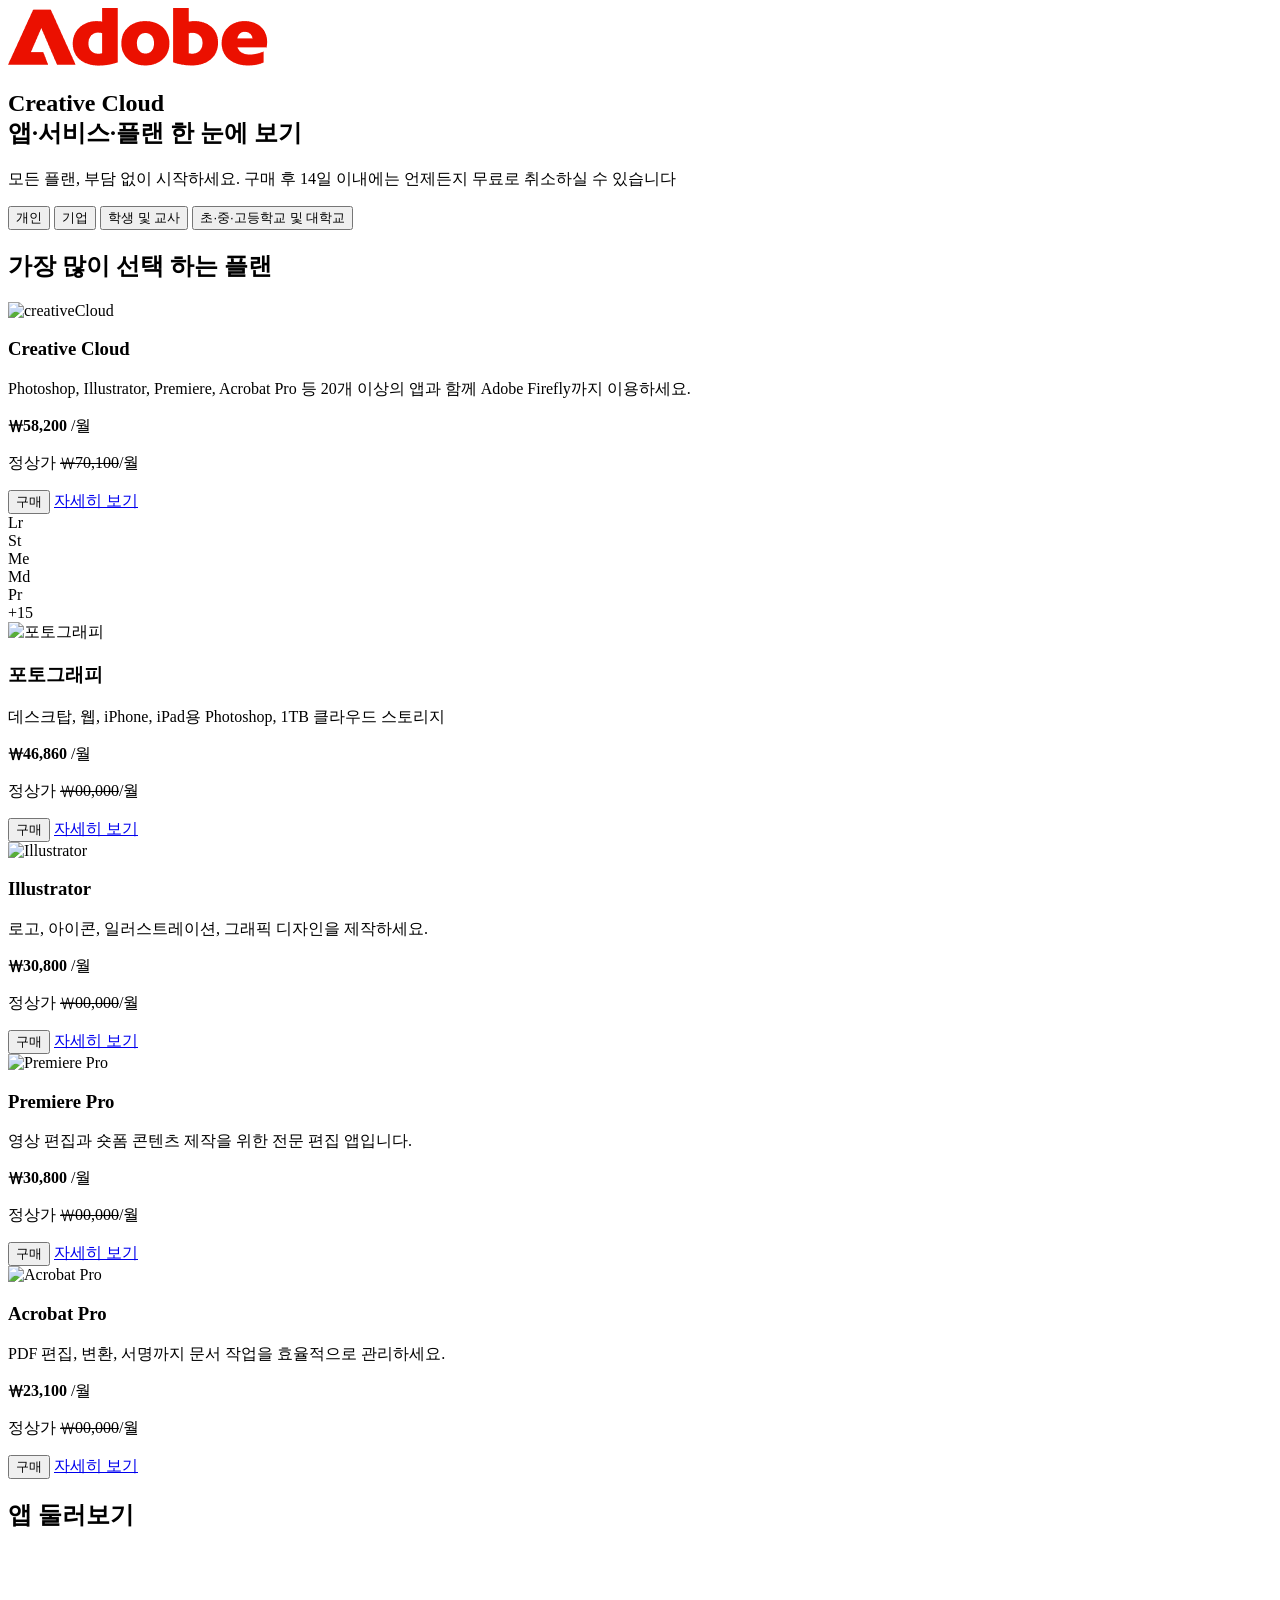
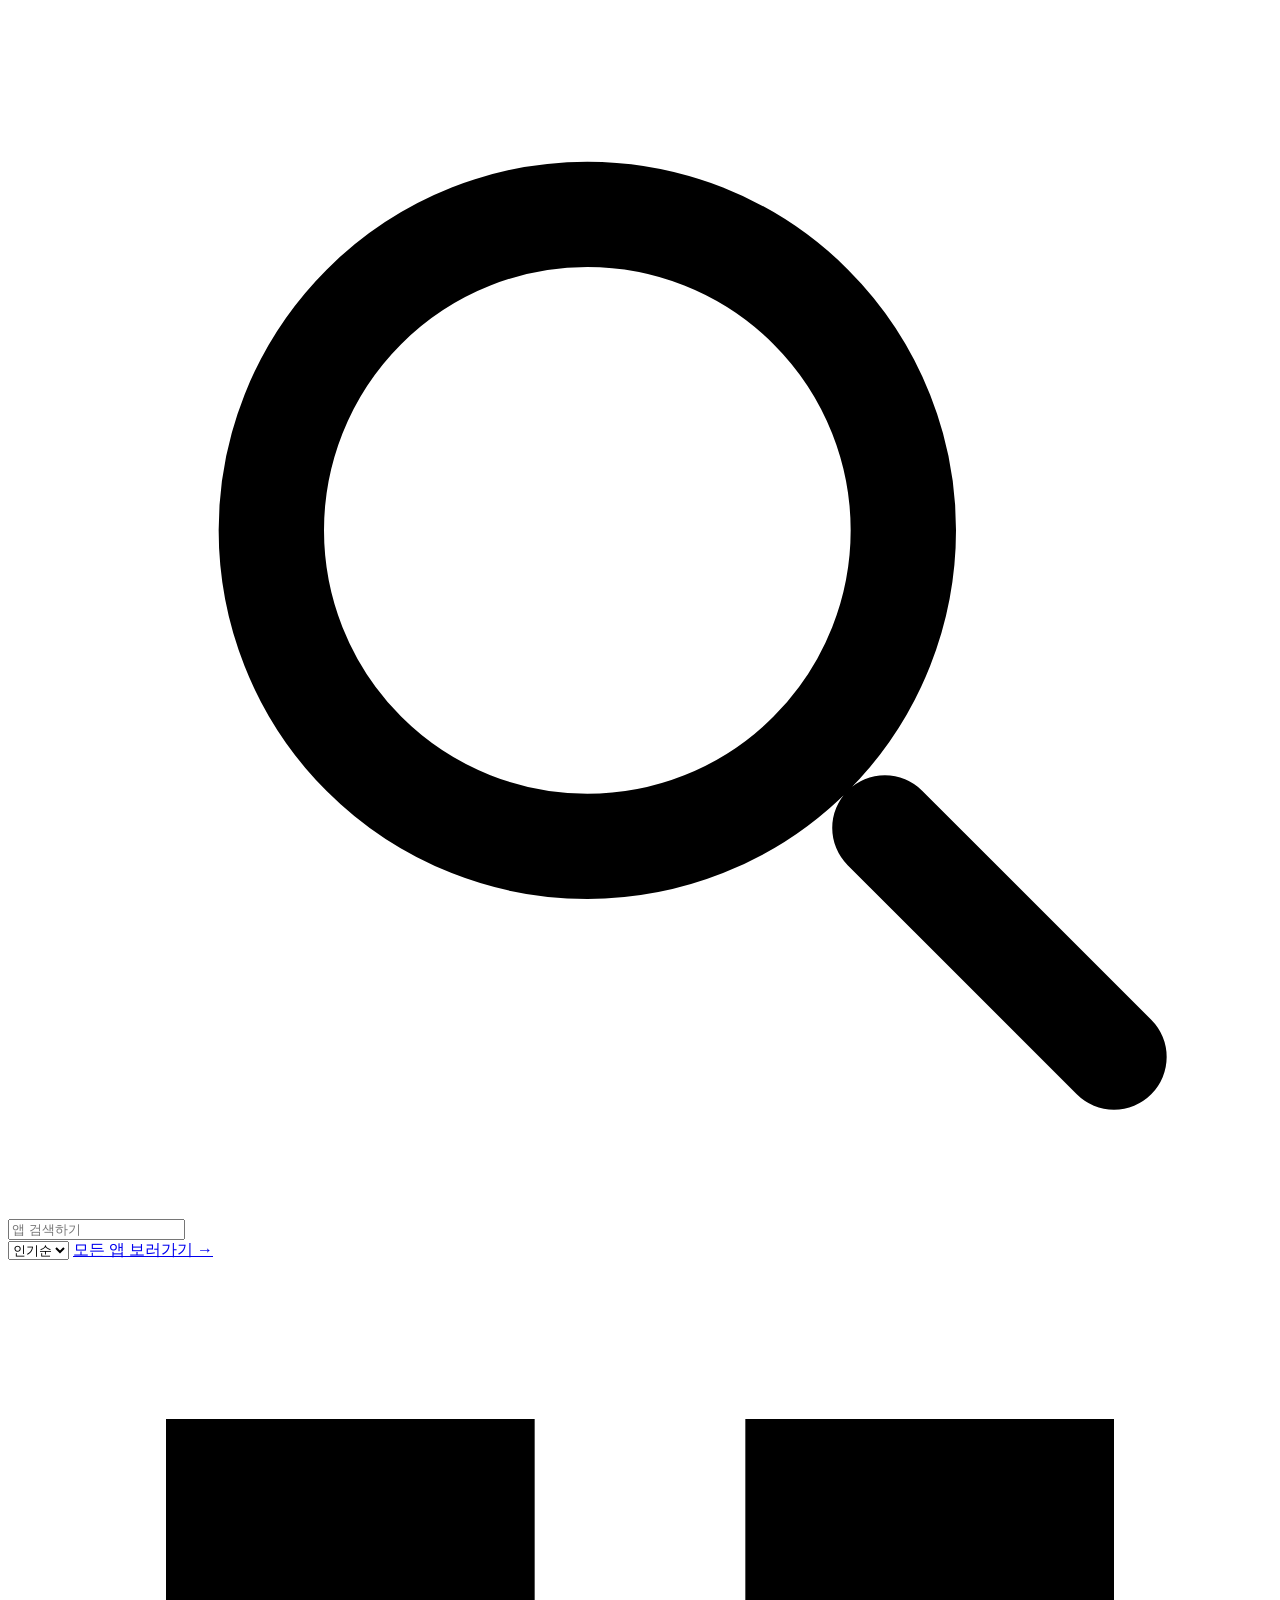
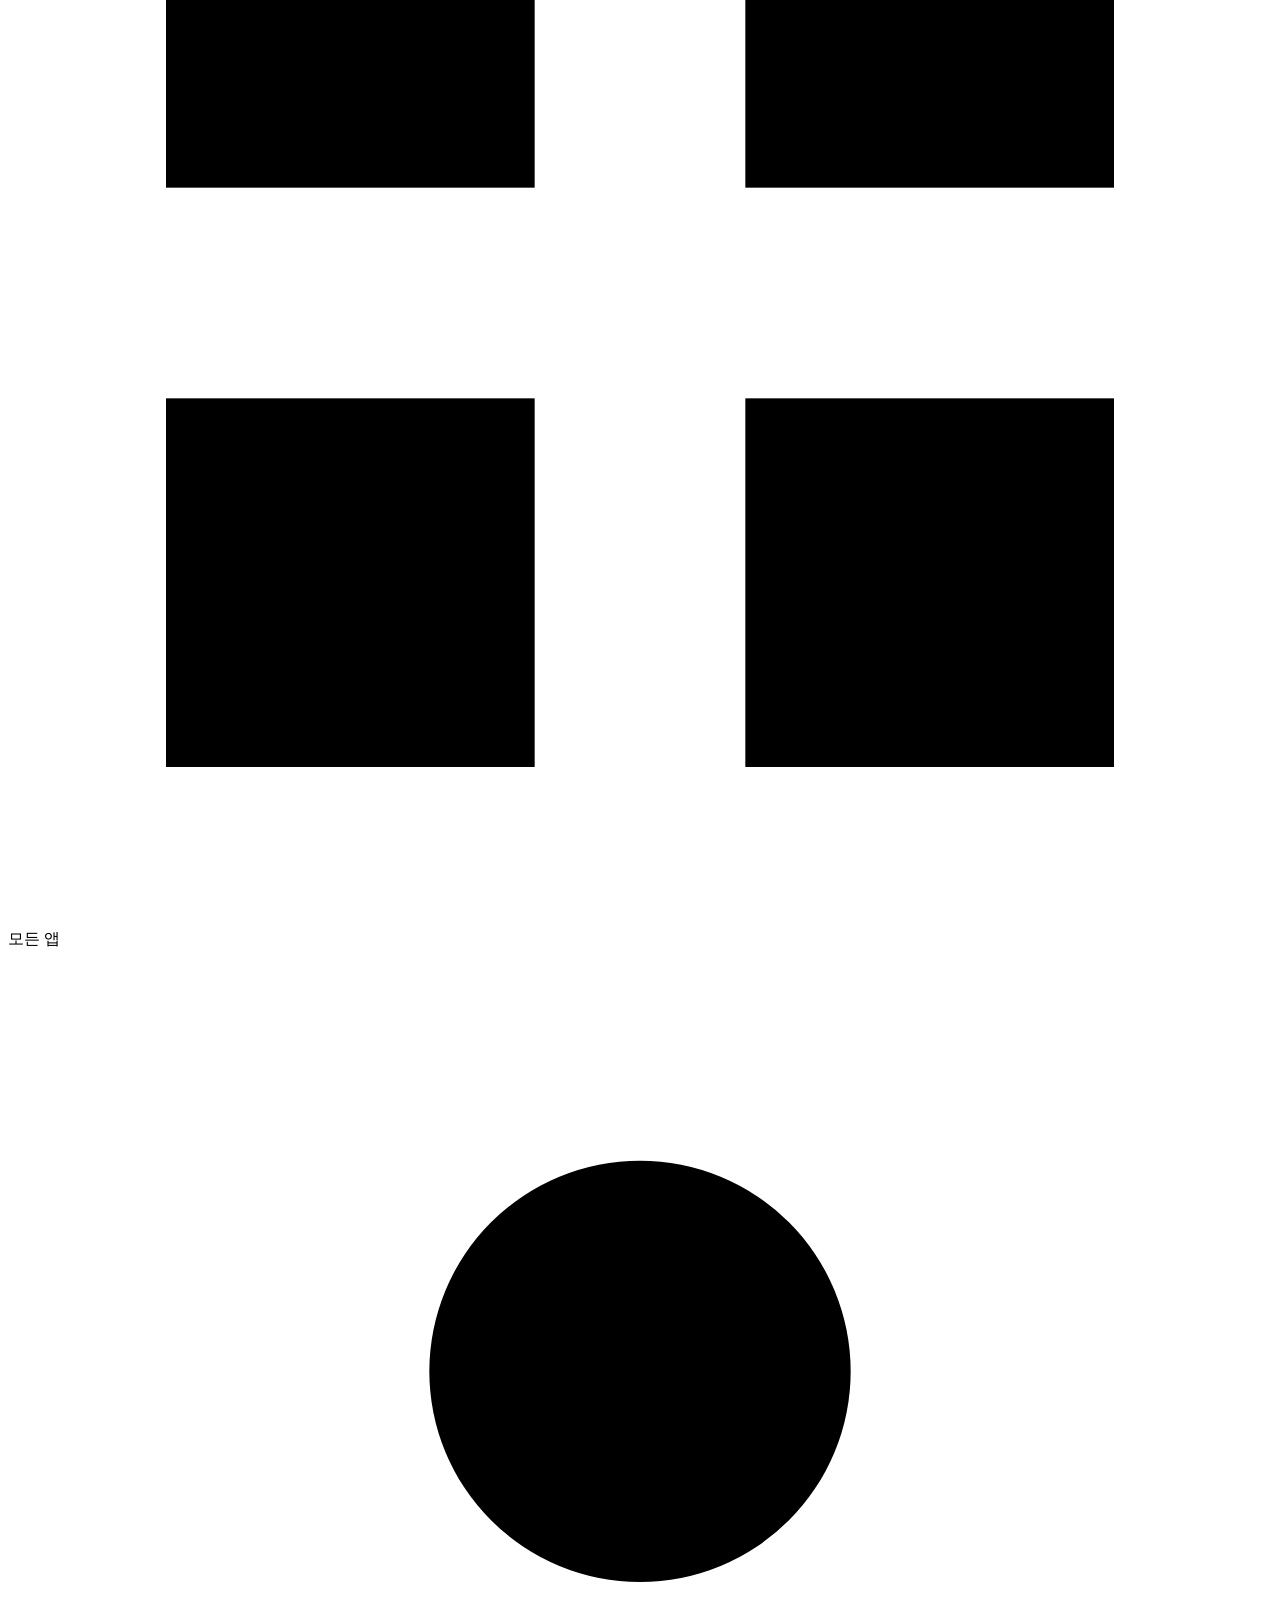
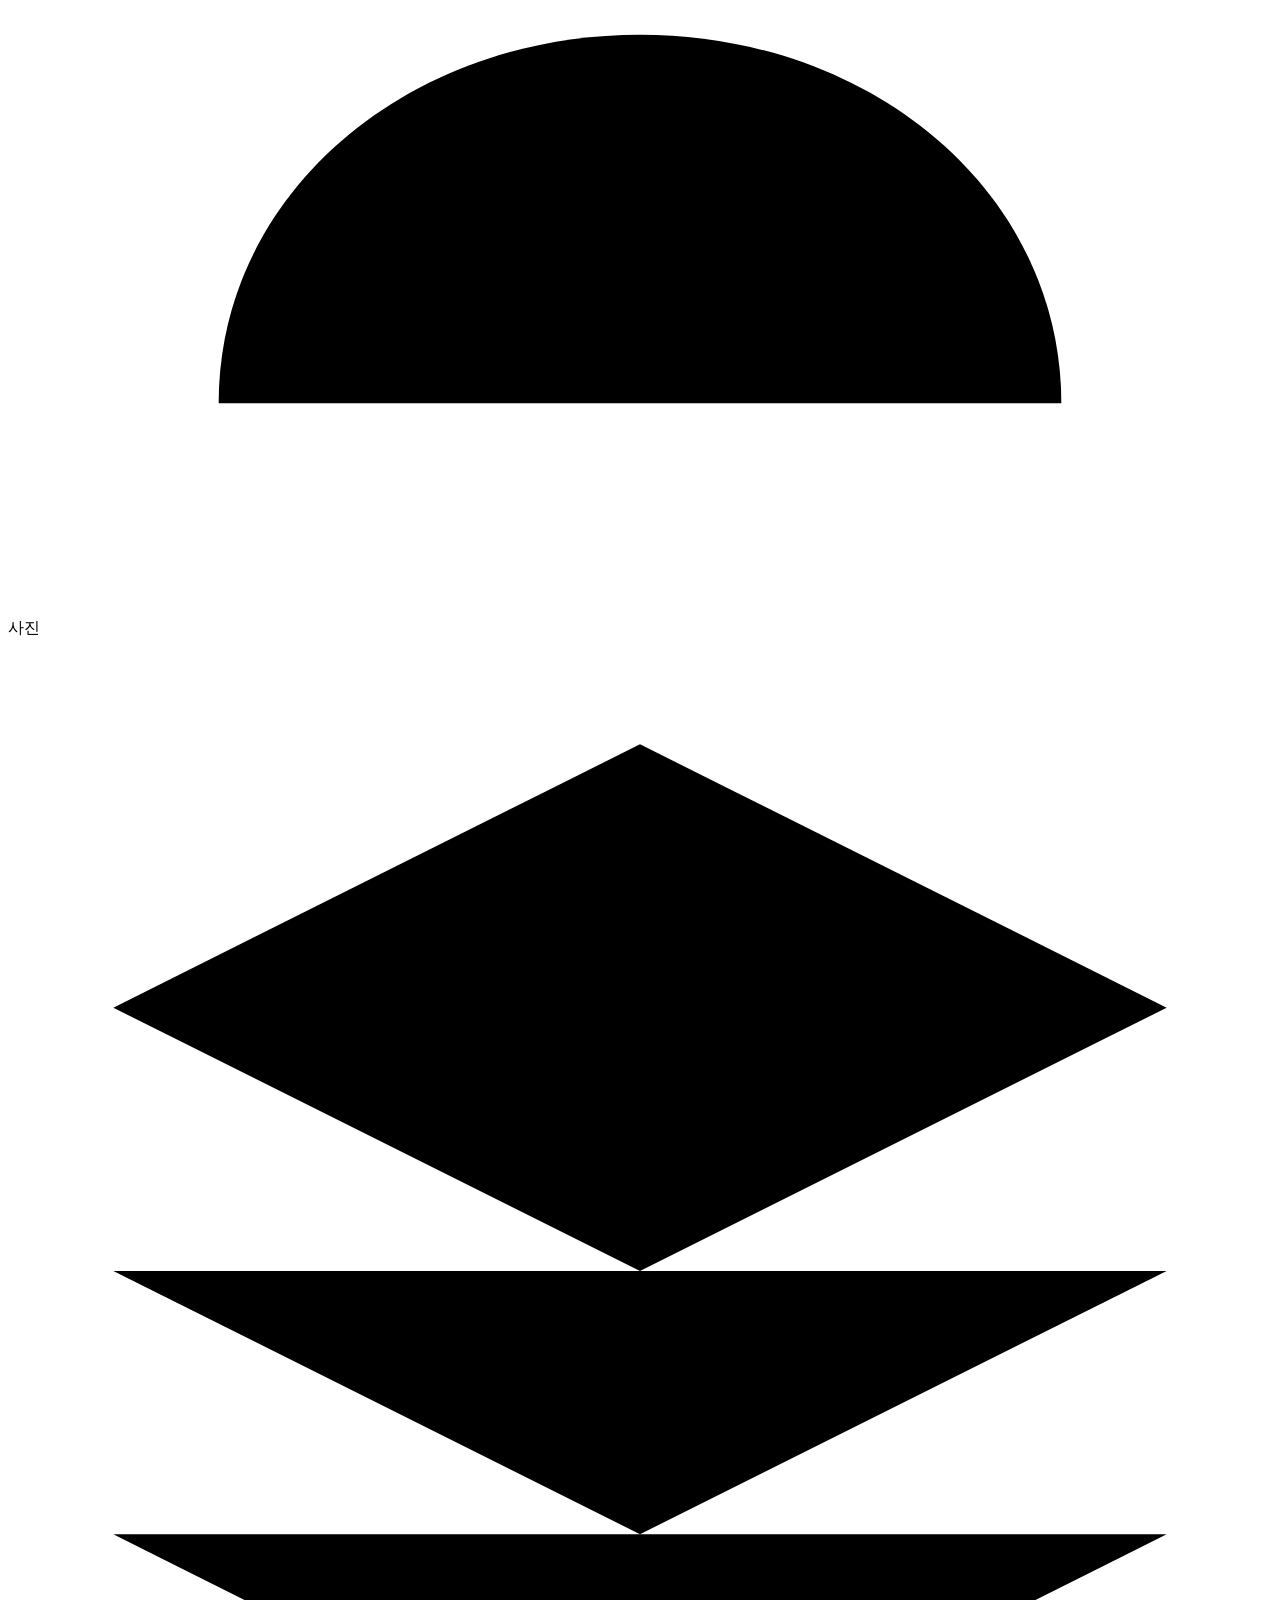
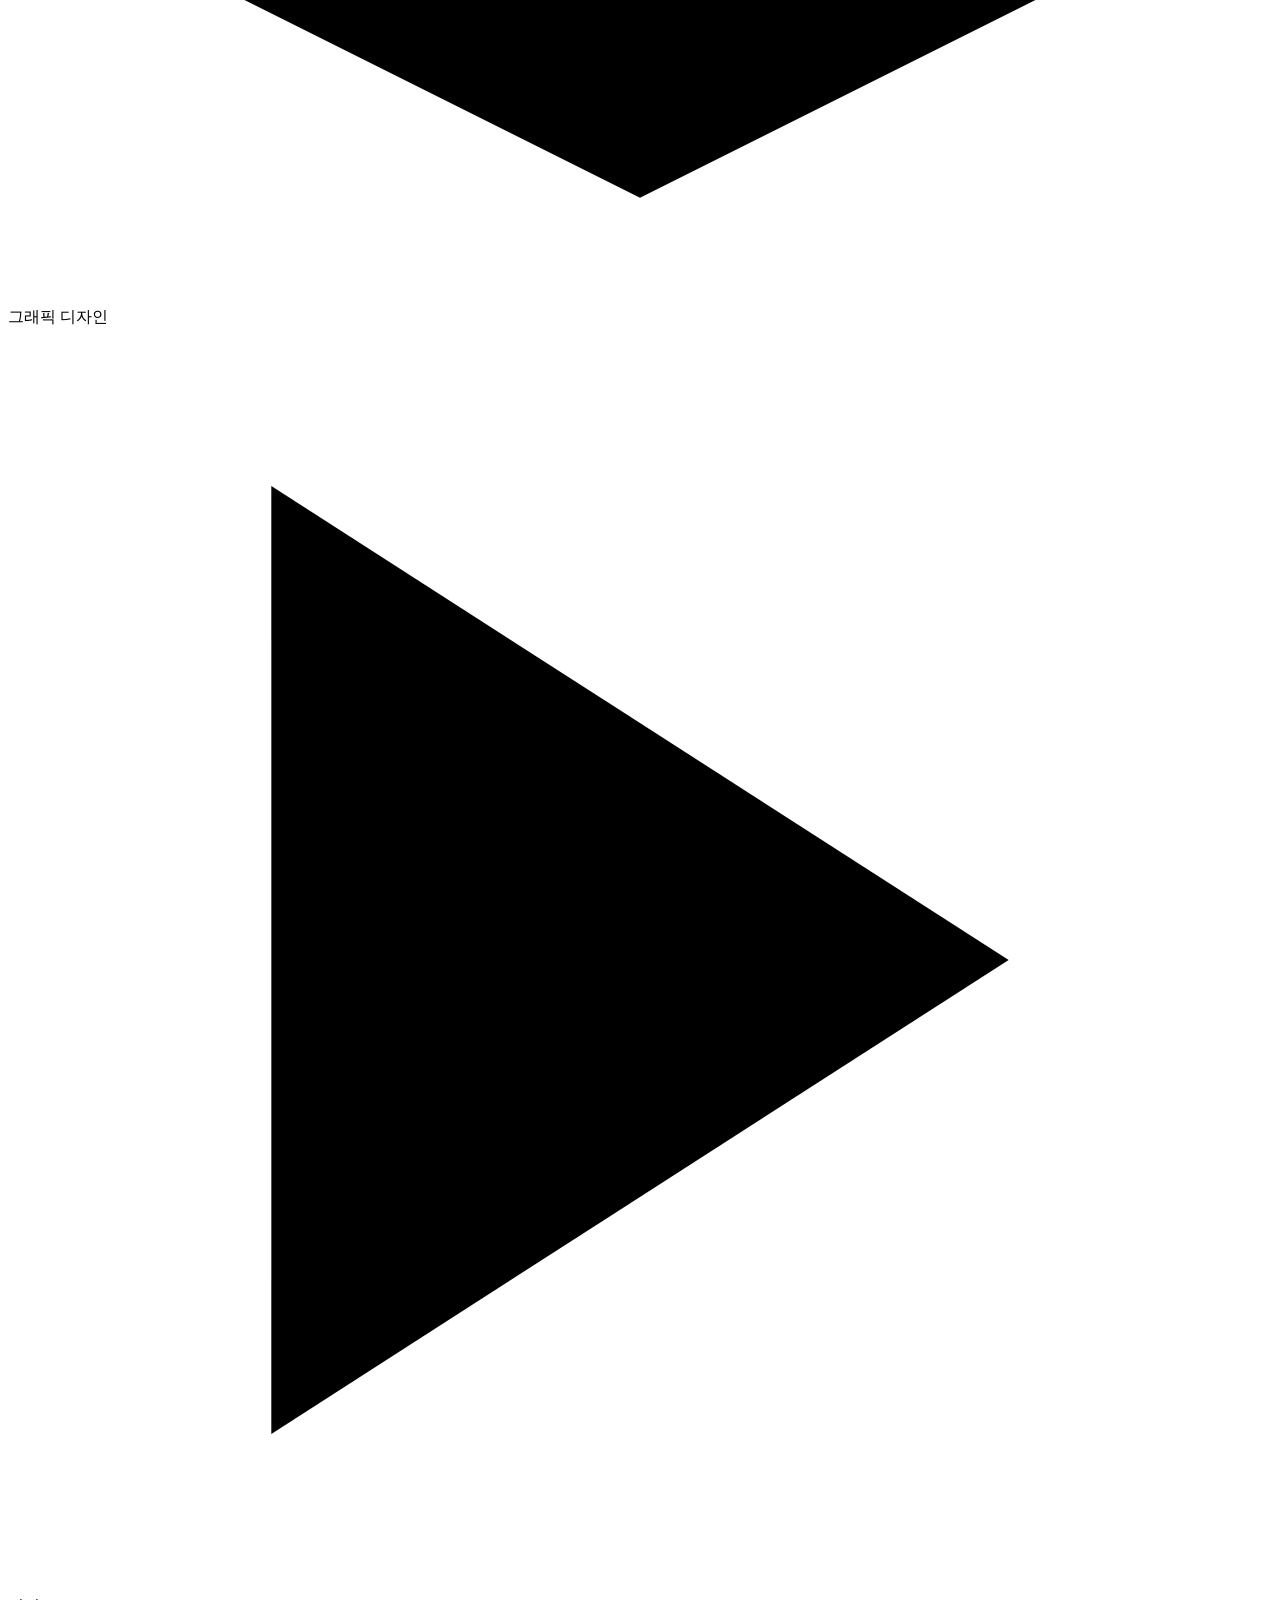
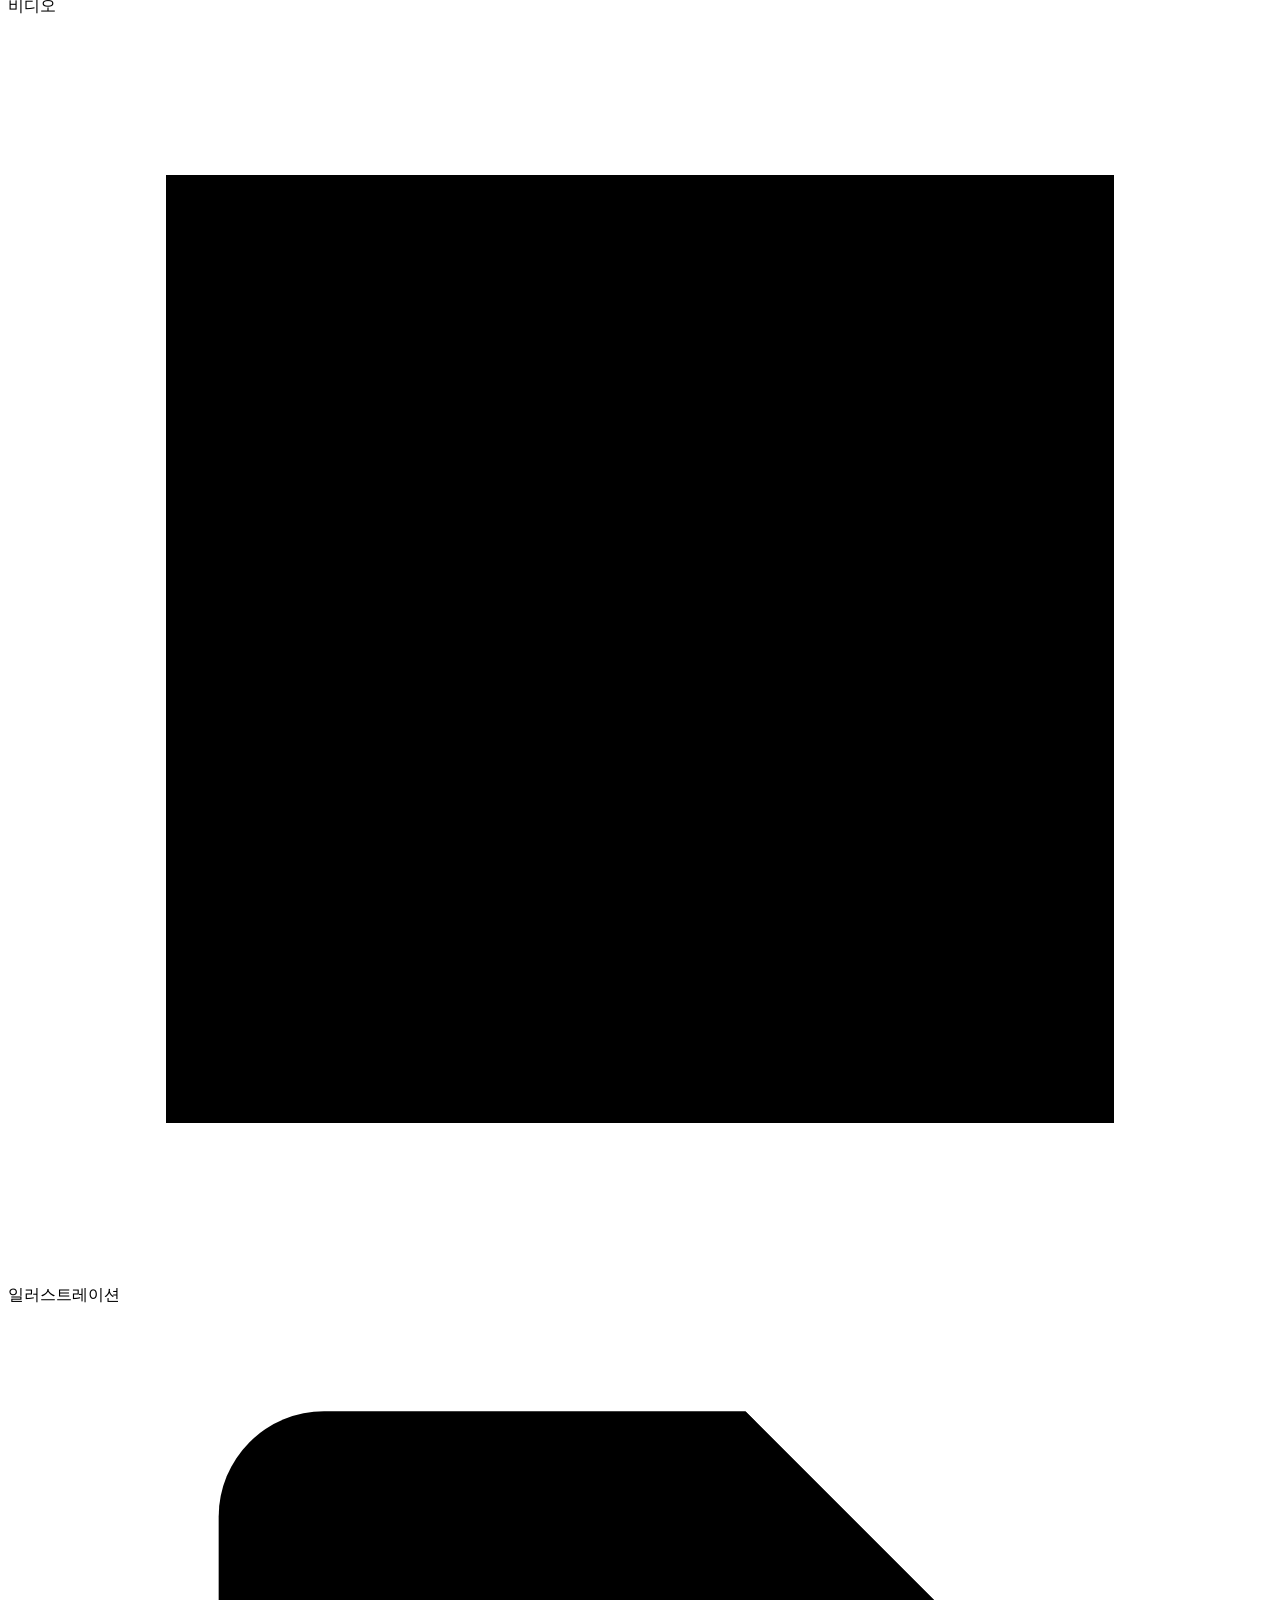
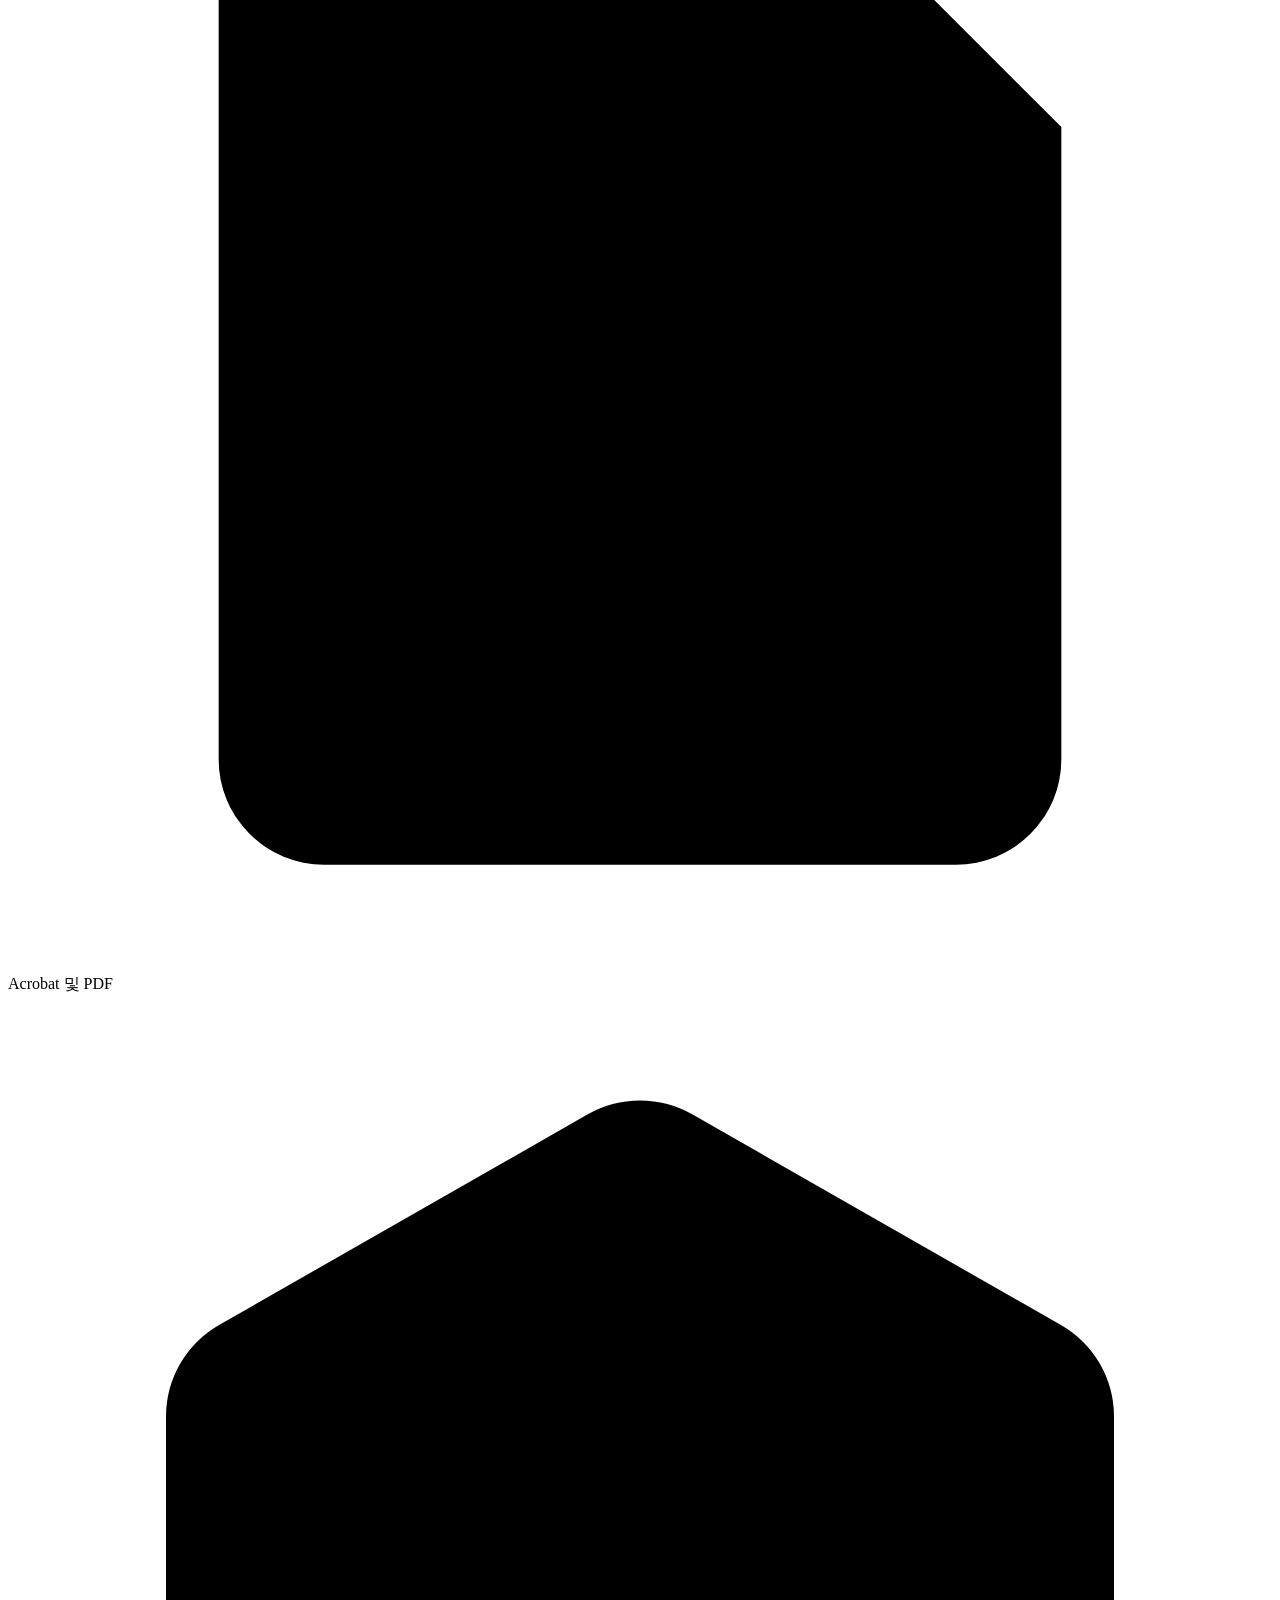
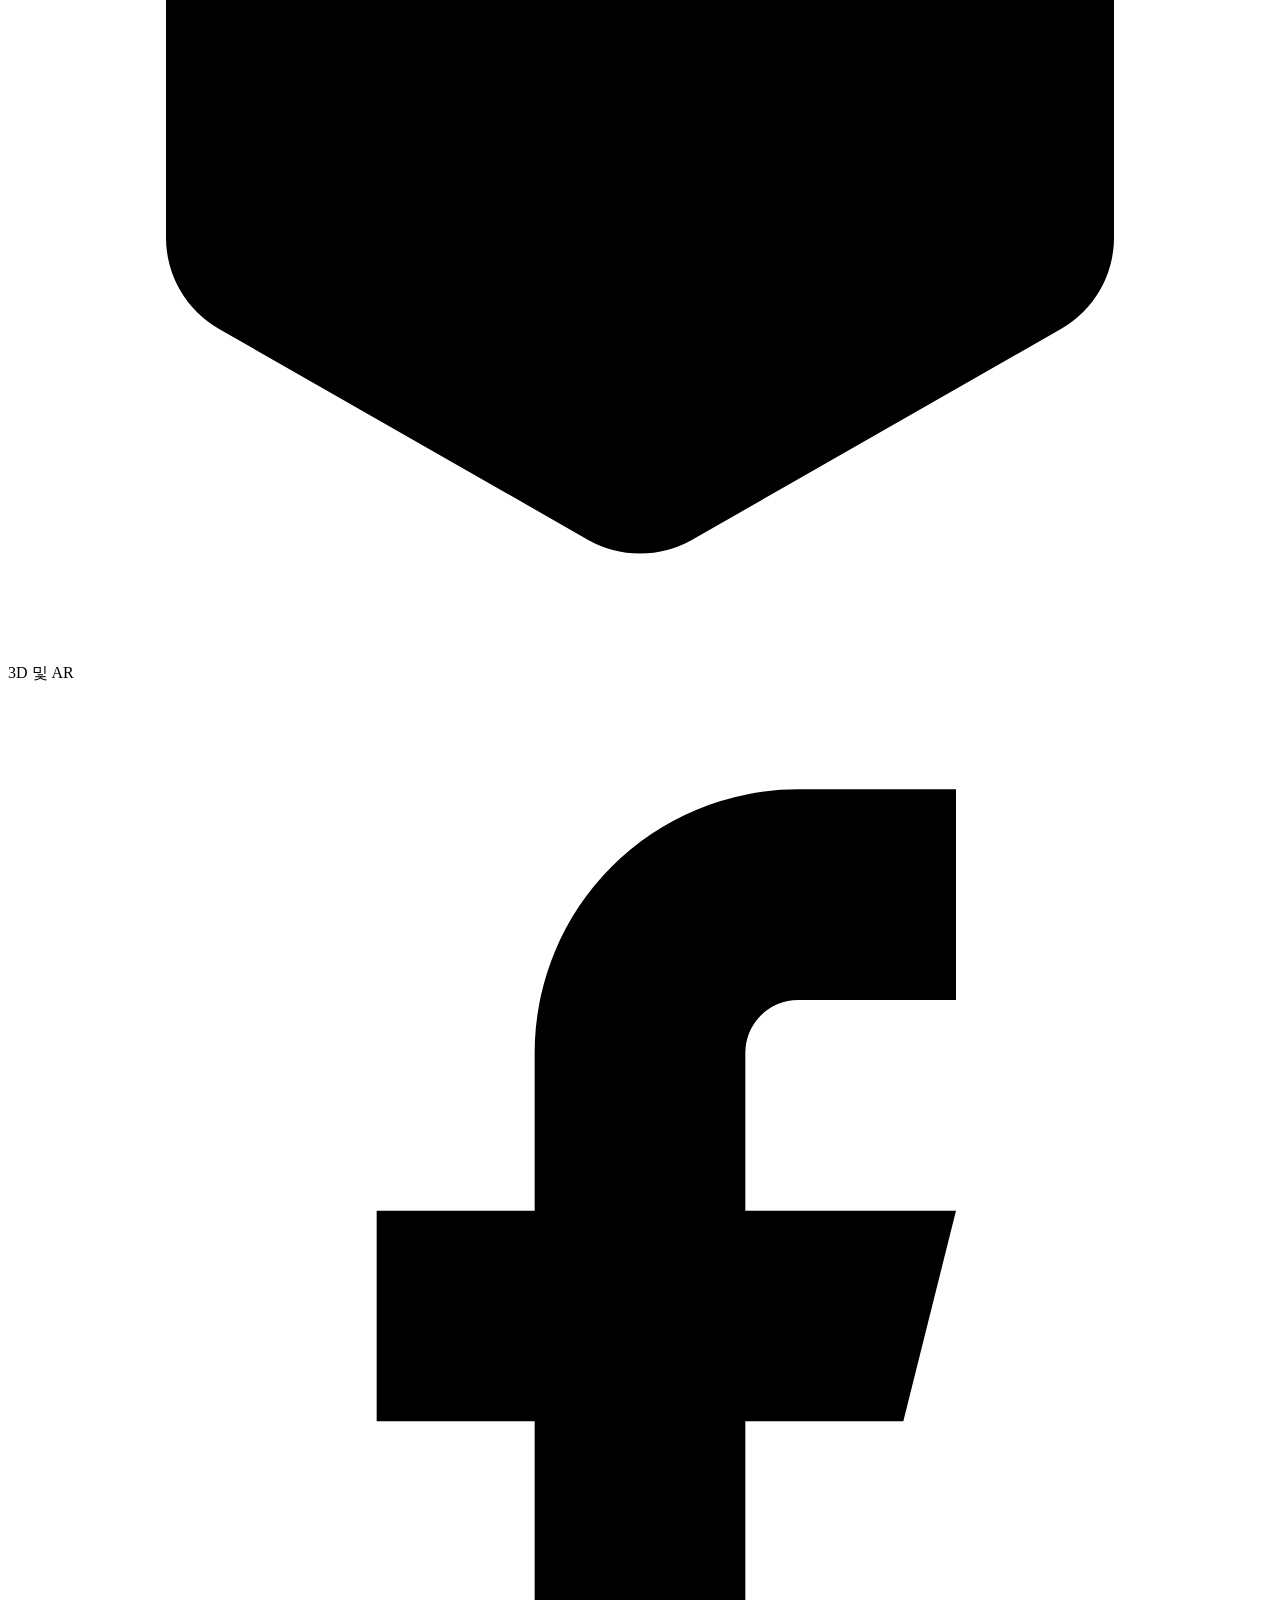
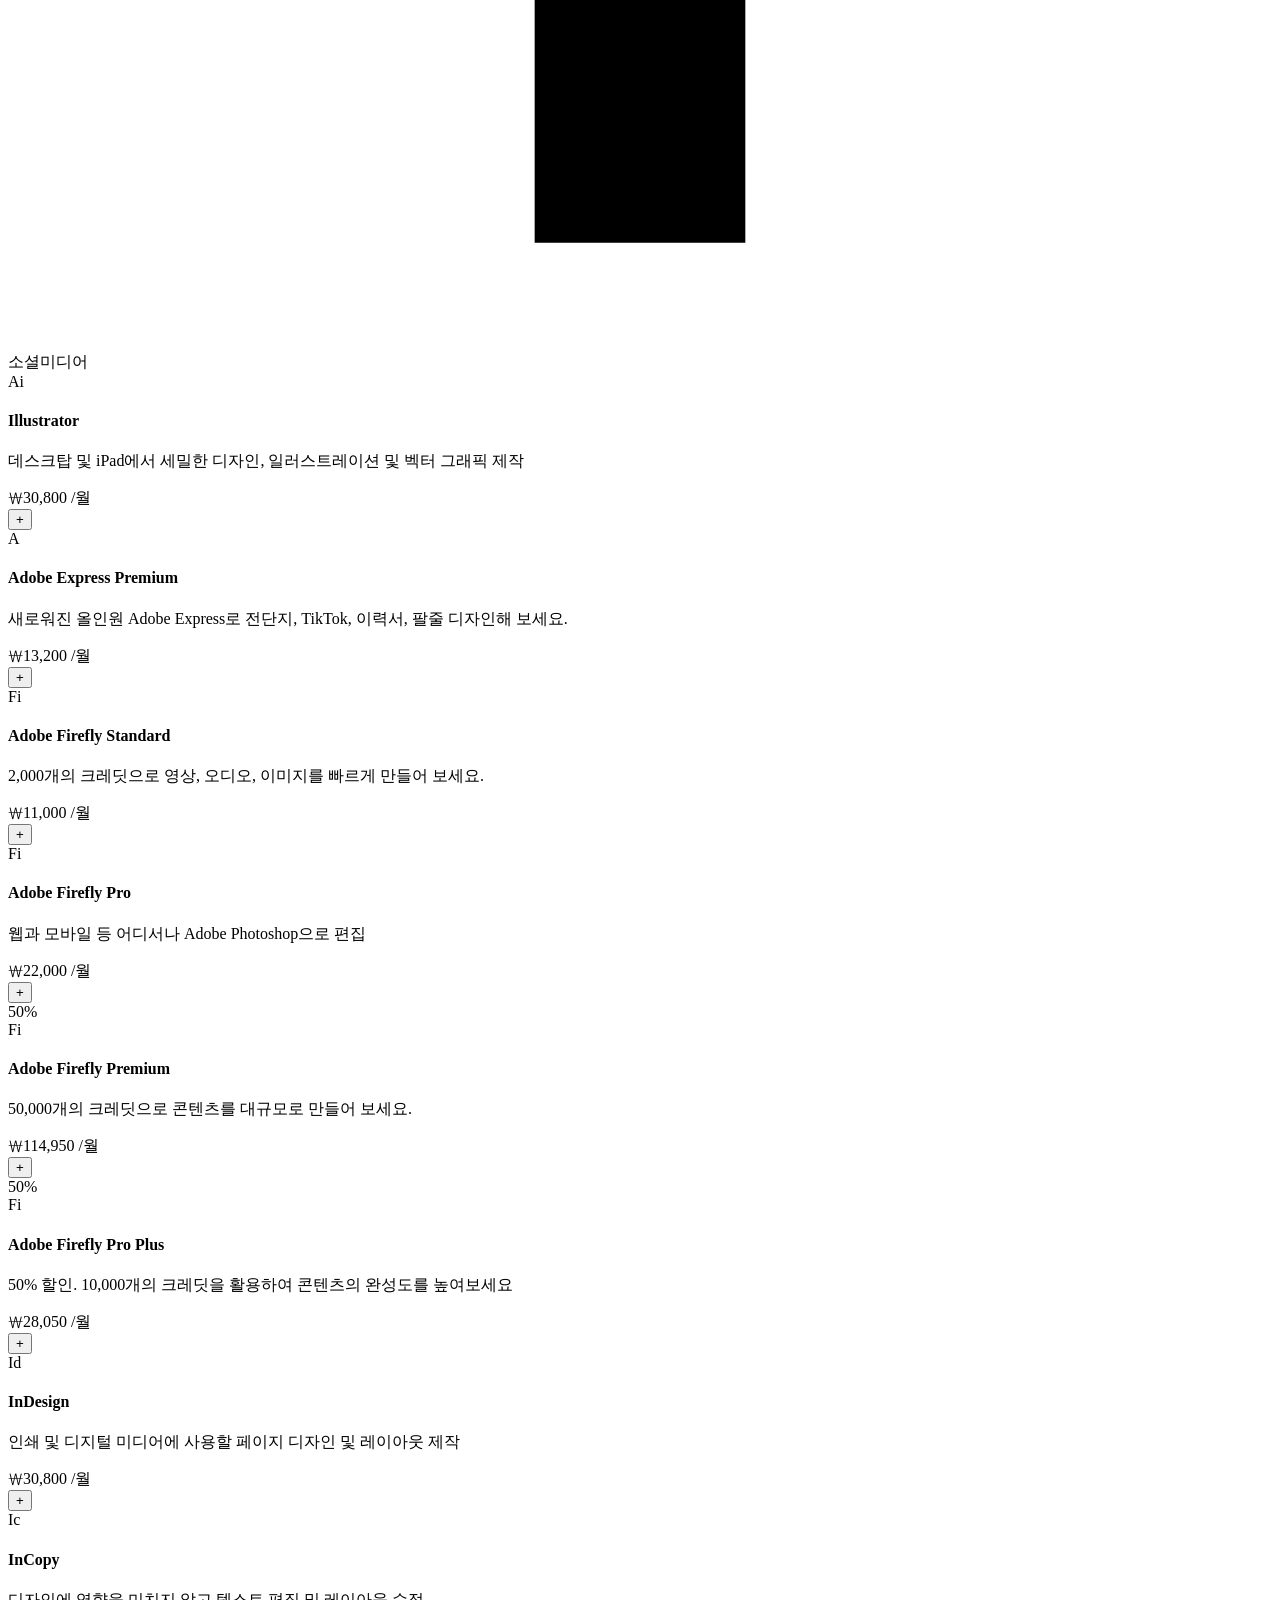
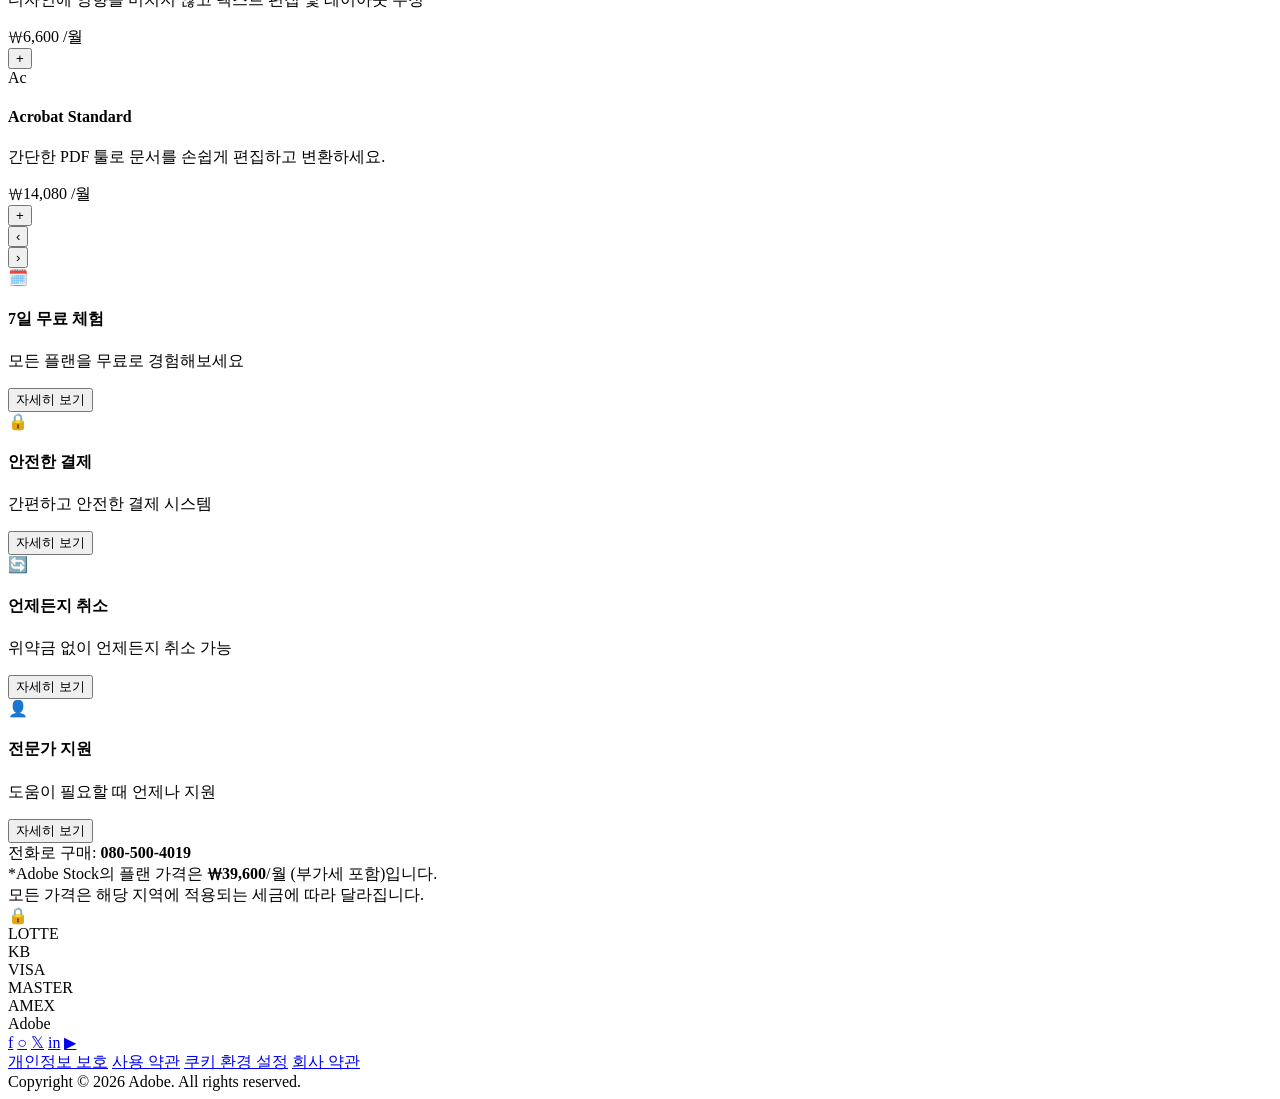
==== commit 74dc7758: "가장 많이 찾는 플랜 영역 및 카드 구조 재구성, 해당 html > js 파일 생성 및 코드 입력 중" ====
--- a/plan.html
+++ b/plan.html
@@ -6,6 +6,7 @@
     <title>가격 및 멤버십 플랜</title>
     <!-- css 연결 -->
     <link rel="stylesheet" href="css/main.css" />
+    
     <!-- 구글 폰트 연결 -->
     <link
       rel="stylesheet"
@@ -18,7 +19,9 @@
       <!-- ===== 상단 ===== -->
       <header class="plan-header">
         <div class="adobe-logo">
-          <img src="asset/logo.png" alt="어도비 로고" />
+          <a href="index.html">
+            <img src="asset/logo.png" alt="어도비 로고" />
+          </a>
         </div>
       </header>
 
@@ -47,46 +50,54 @@
           </div>
         </div>
 
-        <!-- Plan cards -->
-        <!-- 가장 많이 선택하는 플랜 -->
-        <div class="plan-cards-section">
+        <!-- ============= 가장 많이 선택하는 플랜 ============= -->
+        <div class="best-plan-section">
           <h2 class="contents-title">가장 많이 선택 하는 플랜</h2>
-          <div class="plan-cards-grid">
-            <!-- Creative Cloud All Apps - Featured -->
-            <!-- creative cloud 앱 할인 소개 카드 -->
-            <div class="plan-card featured">
-              <div class="badge">
-                <p class="badge-txt">25%</p>
-              </div>
-              
-              <!-- 카드 상단 -->
-              <div class="card-top cc-top">
-                <div class="program-icon cc-icon">
-                  <img
-                    src="asset/program-icon/creativeCloud.png"
-                    alt="creative-cloud"
-                  />
-                </div>
-                
-                <!-- 카드 텍스트 -->
-                <div class="card-text cc-text">
-                  <h3 class="card-title cc-title">Creative Cloud</h3>
-                  <p class="card-des cc-des">
-                    Photoshop, Illustrator, Premiere, Acrobat Pro 등 20개 이상의
-                    앱과 함께 Adobe Firefly까지 이용하세요.
-                  </p>
-                </div>
-              </div>
-              <!-- 카드 하단 -->
-              <div class="card-price-box cc-price-box">
-                <div class="card-price cc-price">₩58,200<span>/월</span></div>
-                <p class="original-price cc-ori-pri">정상가 <span>₩70,100/월</span></p>
-              </div>
-              <div class="card-btns">
-                <button class="btn-primary">구매</button>
-                <button class="btn-outline cc-plan">자세히 보기</button>
-              </div>
-              <div class="card-app-row">
+          <!-- 카드 그리드 -->
+          <div class="cards-grid">
+            <!-- 카드 전체 영역 (카드 한 장 > Creative Cloud) -->
+            <article class="program-card featured">
+              <!-- 프로그램 썸네일 -->
+              <div class="program-card_thumb">
+                <img
+                  src="asset/program-icon/creativeCloud.png"
+                  alt="creativeCloud"
+                />
+              </div>
+              <!-- 프로그램 텍스트 -->
+              <div class="program-card_info">
+                <!-- 프로그램명 -->
+                <h3 class="program-card_title">Creative Cloud</h3>
+                <!-- 프로그램 설명 -->
+                <p class="program-card_desc">
+                  Photoshop, Illustrator, Premiere, Acrobat Pro 등 20개 이상의
+                  앱과 함께 Adobe Firefly까지 이용하세요.
+                </p>
+              </div>
+              <!-- 프로그램 금액 영역 -->
+              <div class="program-card_price-area">
+                <!-- 프로그램 할인가 -->
+                <p class="program-card_sale-price">
+                  <strong>₩58,200</strong>
+                  <span>/월</span>
+                </p>
+                <!-- 프로그램 정상가 -->
+                <p class="program-card_regular-price">
+                  정상가 <del>₩70,100</del><span>/월</span>
+                </p>
+              </div>
+              <!-- 프로그램 하단 버튼 -->
+              <div class="program-card_button-group">
+                <!-- 구매 버튼 -->
+                <button type="button" class="program-card_button">
+                  구매
+                </button>
+                <!-- 자세히 보기 링크 -->
+                <a href="#" class="program-card_link">자세히 보기</a>
+              </div>
+              <!-- 프로그램 하단 비주얼 -->
+              <div class="program-card_visual">
+                <div class="card-app-row">
                 <div class="mini-icon lr">Lr</div>
                 <div class="mini-icon st">St</div>
                 <div class="mini-icon me">Me</div>
@@ -94,132 +105,14 @@
                 <div class="mini-icon pr">Pr</div>
                 <div class="mini-icon more">+15</div>
               </div>
-            </div>
-
-            <!-- 두번째 카드 -->
-            <!-- Photography -->
-            <div class="plan-card">
-              <div class="program-icon">
-                <div class="program-icon lr">
-                  <img src="asset/program-icon/Lr.png" alt="lr 로고" />
-                </div>
-                <div class="program-icon ps">
-                  <img src="asset/program-icon/ps.png" alt="phtoshop 로고" />
-                </div>
-              </div>
-              <h3>포토그래피</h3>
-              <p class="desc">
-                데스크탑, 웹, iPhone, iPad용 Photoshop, 1TB 클라우드 스토리지
-              </p>
-              <div class="price-btn-box">
-                <div class="price">
-                  ₩46,860<span class="pri-month">/월</span>
-                </div>
-                <div class="card-btns">
-                  <button class="btn-primary">구매</button>
-                  <button class="btn-outline">자세히 보기</button>
-                </div>
-              </div>
-              <div class="card-thumbnail photo-bg">
-                <svg width="60" height="40" viewBox="0 0 60 40" fill="none">
-                  <circle
-                    cx="30"
-                    cy="20"
-                    r="12"
-                    fill="rgba(255,255,255,0.15)"
-                  ></circle>
-                  <circle
-                    cx="30"
-                    cy="20"
-                    r="7"
-                    fill="rgba(255,255,255,0.25)"
-                  ></circle>
-                </svg>
-              </div>
-            </div>
-
-            <!-- Photoshop -->
-            <div class="plan-card">
-              <div class="program-icon">
-                <div class="program-icon ps2">
-                  <img src="asset/program-icon/ps.png" alt="phtoshop 로고" />
-                </div>
-              </div>
-              <h3>Photoshop</h3>
-              <p class="desc">그래픽, 사진, 아트워크 작업에 집중하시나요?</p>
-              <div class="price">₩30,800<span class="pri-month">/월</span></div>
-              <div class="card-btns">
-                <button class="btn-primary">구매</button>
-                <button class="btn-outline">자세히 보기</button>
-              </div>
-              <div class="card-thumbnail photoshop-bg">
-                <svg width="60" height="40" viewBox="0 0 60 40" fill="none">
-                  <rect
-                    x="10"
-                    y="8"
-                    width="40"
-                    height="24"
-                    rx="4"
-                    fill="rgba(49,168,255,0.3)"
-                  ></rect>
-                  <circle
-                    cx="22"
-                    cy="18"
-                    r="5"
-                    fill="rgba(49,168,255,0.6)"
-                  ></circle>
-                </svg>
-              </div>
-            </div>
-
-            <!-- Acrobat Pro -->
-            <div class="plan-card">
-              <div class="program-icon">
-                <div class="program-icon acro">
-                  <img
-                    src="asset/program-icon/acrobat.png"
-                    alt="acrobat 로고"
-                  />
-                </div>
-              </div>
-              <h3>Acrobat Pro</h3>
-              <div class="discount-info">학생 및 교사라면 최대 60% 할인!</div>
-              <p class="desc-sm">할인혜택 이용하기</p>
-              <div class="card-btns">
-                <button class="btn-primary">구매</button>
-                <button class="btn-outline">자세히 보기</button>
-              </div>
-            </div>
-
-            <!-- Adobe Firefly Pro Plus -->
-            <div class="plan-card">
-              <div class="badge">
-                <p class="badge-txt">50%</p>
-              </div>
-              <div class="program-icon">
-                <div class="program-icon fi">
-                  <img src="asset/program-icon/Fi.png" alt="fi 로고" />
-                </div>
-              </div>
-              <h3>Adobe Firefly Pro Plus</h3>
-              <p class="desc">
-                10,000개의 크레딧을 활용하여 콘텐츠의 완성도를 높여보세요.
-              </p>
-              <div class="price">₩28,050<span class="pri-month">/월</span></div>
-              <p class="original-price">정상가 ₩56,100/월</p>
-              <div class="card-btns">
-                <button class="btn-primary">구매</button>
-                <button class="btn-outline">자세히 보기</button>
-              </div>
-            </div>
-          </div>
-        </div>
+              </div>
+            </article>
       </section>
 
       <!-- ===== MAIN (메인): 앱 둘러보기 ===== -->
       <section class="plan-main">
         <div class="app-browse-header">
-          <h2>앱 둘러보기</h2>
+          <h2 class="contents-title">앱 둘러보기</h2>
           <div class="search-bar">
             <svg viewBox="0 0 24 24">
               <path
@@ -544,36 +437,8 @@
       </footer>
     </div>
 
-    <script>
-      // User type button toggle
-      document.querySelectorAll(".user-type-btns button").forEach((btn) => {
-        btn.addEventListener("click", () => {
-          document
-            .querySelectorAll(".user-type-btns button")
-            .forEach((b) => b.classList.remove("active"));
-          btn.classList.add("active");
-        });
-      });
-
-      // Sidebar item toggle
-      document.querySelectorAll(".sidebar-item").forEach((item) => {
-        item.addEventListener("click", () => {
-          document
-            .querySelectorAll(".sidebar-item")
-            .forEach((i) => i.classList.remove("active"));
-          item.classList.add("active");
-        });
-      });
-
-      // Pagination dots
-      document.querySelectorAll(".dot").forEach((dot) => {
-        dot.addEventListener("click", () => {
-          document
-            .querySelectorAll(".dot")
-            .forEach((d) => d.classList.remove("active"));
-          dot.classList.add("active");
-        });
-      });
-    </script>
+    
   </body>
+  <!-- js 연결 -->
+     <script src="js/plan/best-plan.js"></script>
 </html>
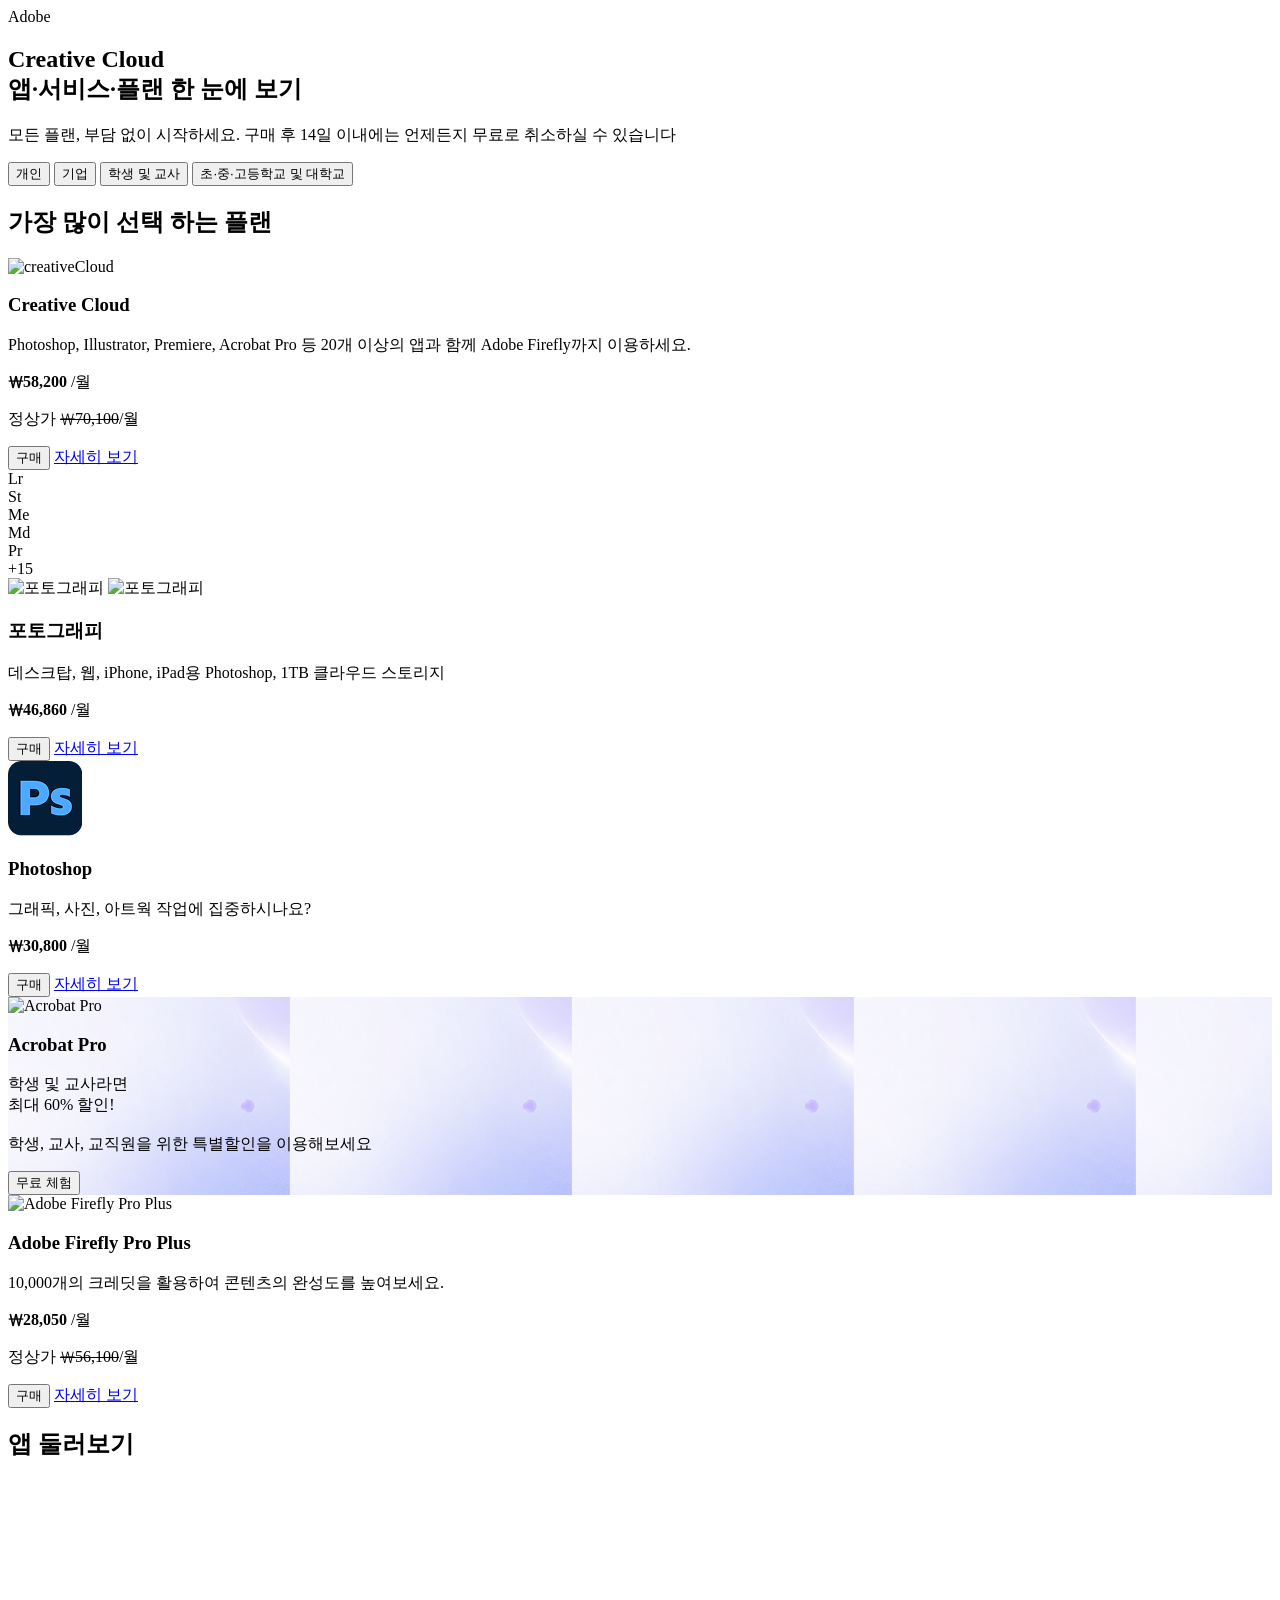
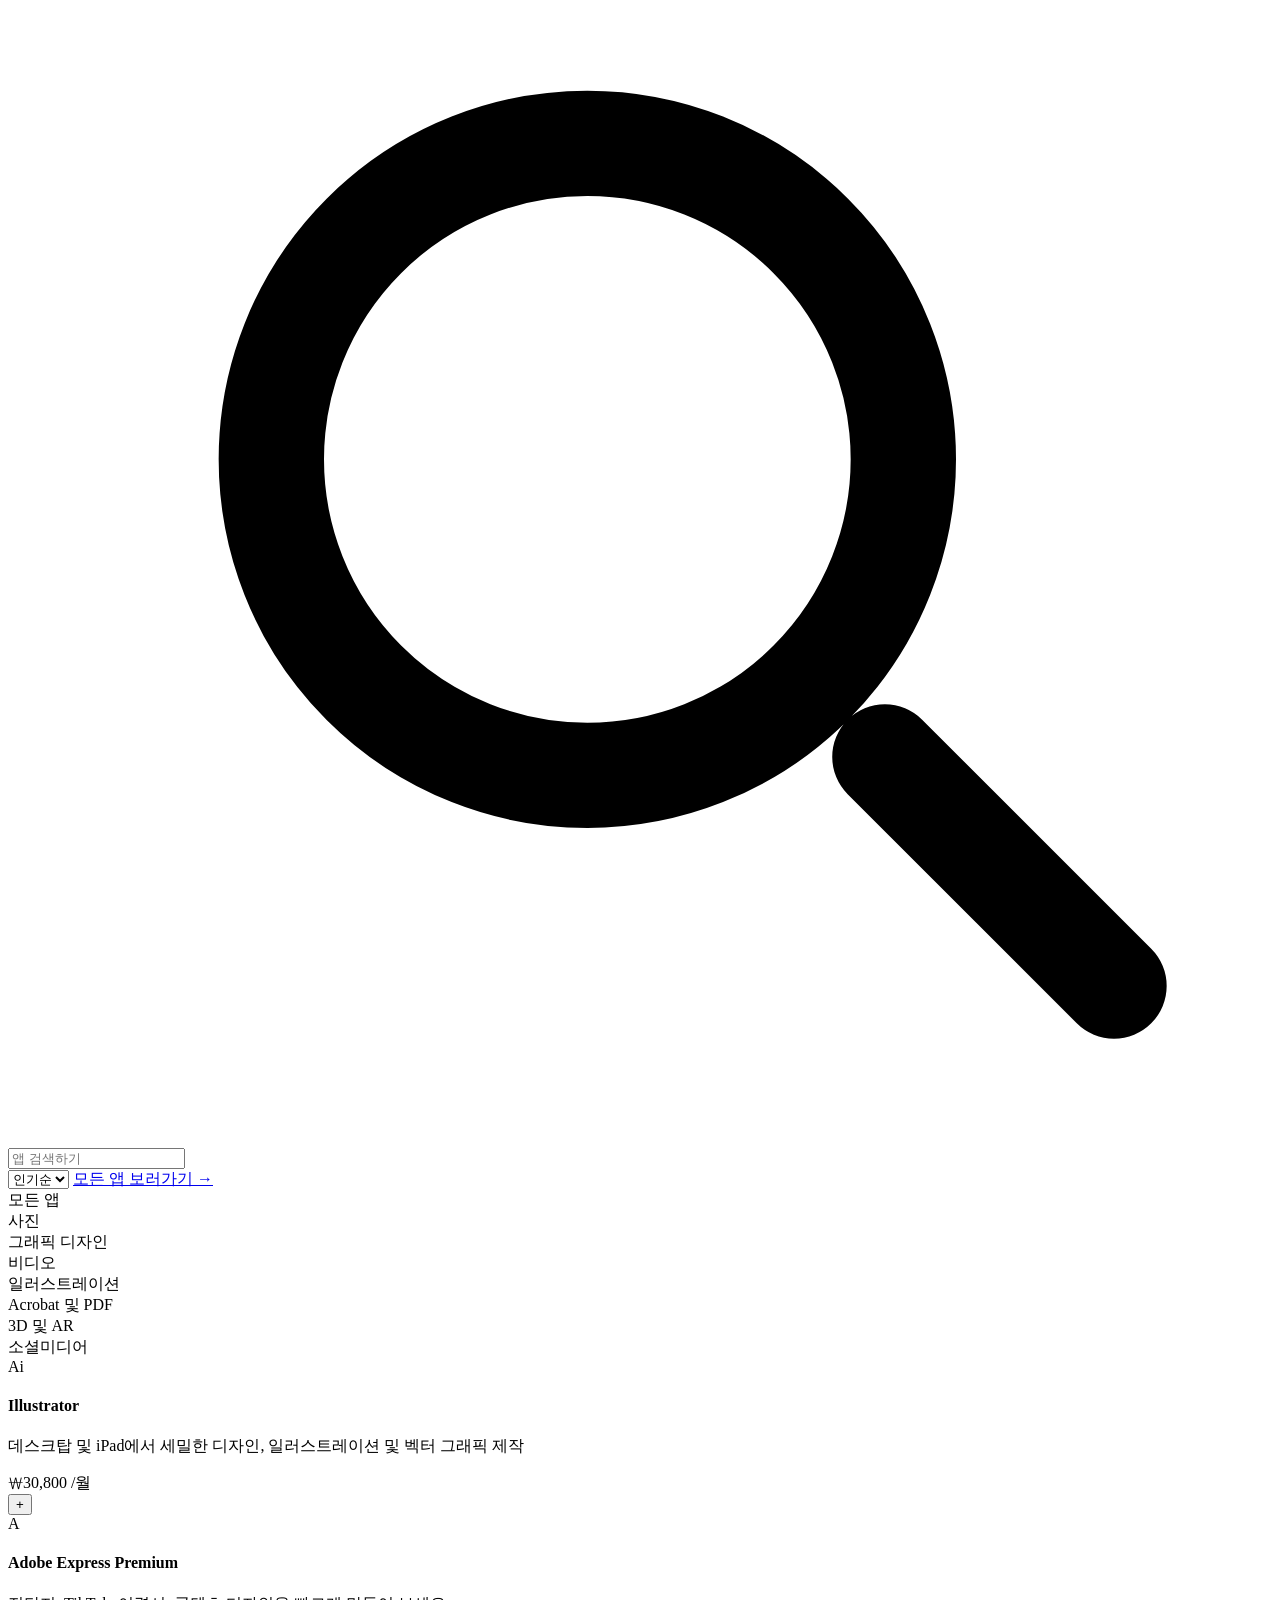
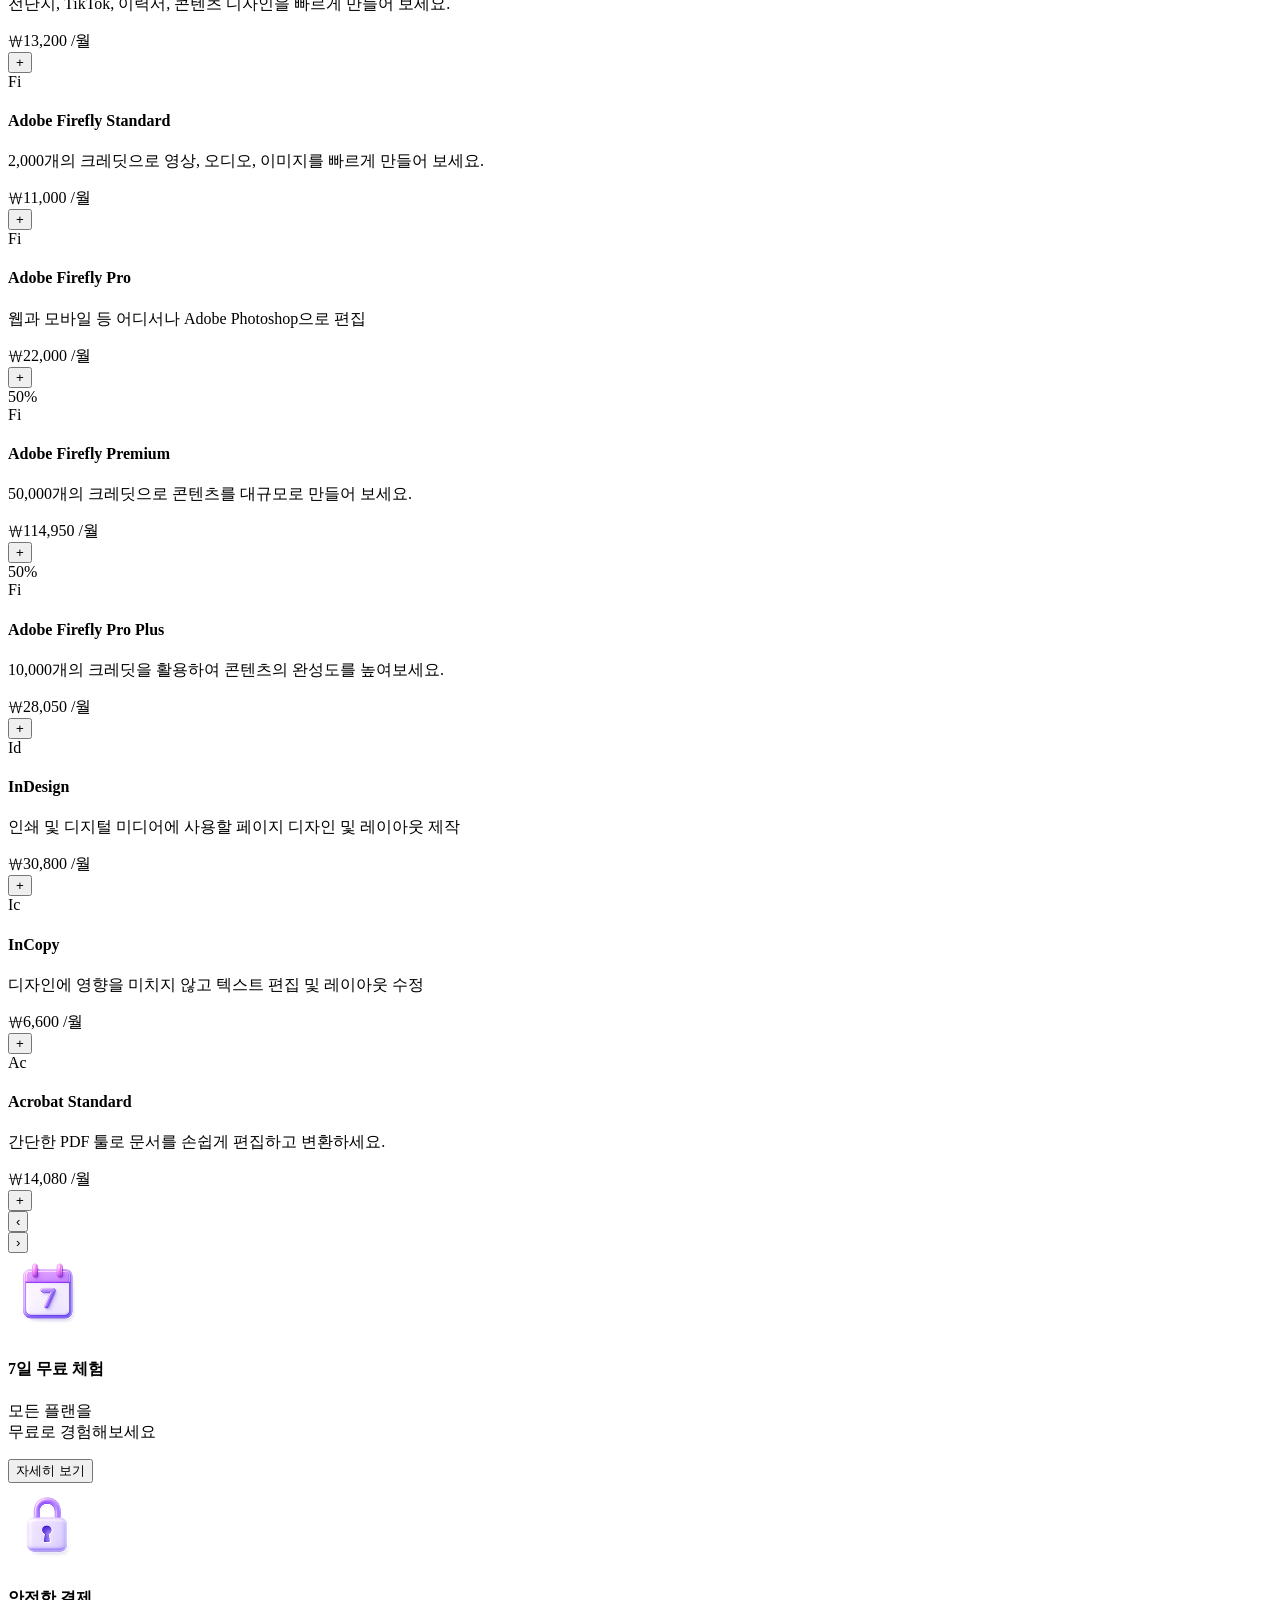
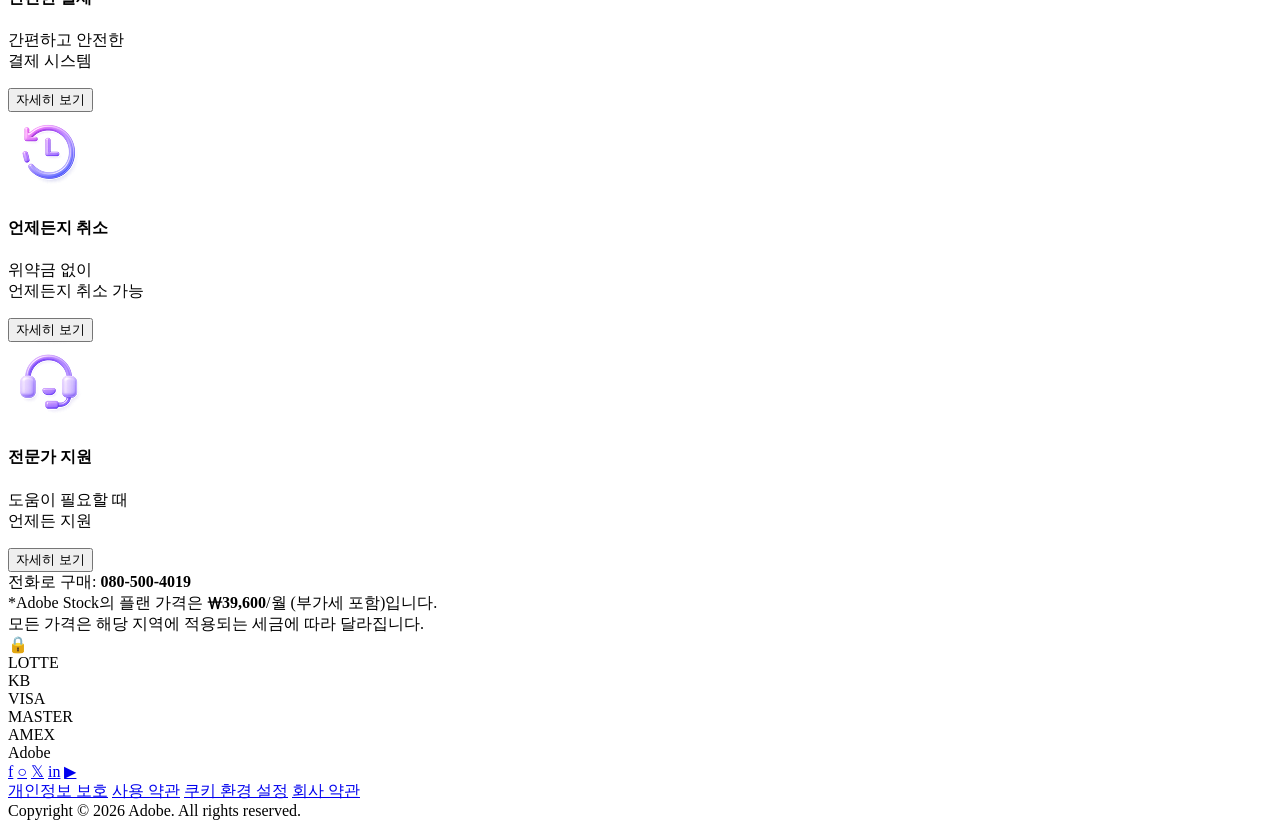
==== commit 89024416: "앱 둘러보기 js data 입력 및 html 연결, 하단 배너 작업 중 > 반응형 작업 예정" ====
--- a/plan.html
+++ b/plan.html
@@ -1,47 +1,77 @@
 <!doctype html>
 <html lang="ko">
   <head>
+    <!-- ===== 문서 기본 설정 ===== -->
+    <!-- 한글 깨짐 방지를 위한 문자 인코딩 설정 -->
     <meta charset="UTF-8" />
+
+    <!-- 반응형 웹을 위한 viewport 설정 -->
     <meta name="viewport" content="width=device-width, initial-scale=1.0" />
+
+    <!-- 브라우저 탭에 표시되는 페이지 제목 -->
     <title>가격 및 멤버십 플랜</title>
-    <!-- css 연결 -->
+
+    <!-- ===== CSS 파일 연결 ===== -->
+    <!-- 전체 페이지 스타일을 관리하는 main.css 연결 -->
     <link rel="stylesheet" href="css/main.css" />
-    
-    <!-- 구글 폰트 연결 -->
+
+    <!-- ===== 구글 폰트 연결 ===== -->
+    <!-- Noto Sans KR 폰트 사용 -->
     <link
       rel="stylesheet"
       href="https://fonts.googleapis.com/css2?family=Noto Sans KR:wght@400;700&display=swap"
     />
   </head>
+
   <body>
-    <!-- 전체 영역 -->
+    <!--
+      ===== 전체 페이지 래퍼 =====
+      페이지 전체 레이아웃을 감싸는 최상위 div
+      header / upper / main / footer 영역을 모두 포함
+    -->
     <div class="plan-wrap">
-      <!-- ===== 상단 ===== -->
-      <header class="plan-header">
-        <div class="adobe-logo">
-          <a href="index.html">
-            <img src="asset/logo.png" alt="어도비 로고" />
-          </a>
+      <!--
+        ===== HEADER : 상단 네비게이션 영역 =====
+        현재는 Adobe 로고만 들어가 있음
+        추후 메뉴, 로그인, 앱 전환기 등을 추가할 수 있는 영역
+      -->
+      <header class="header">
+        <div class="header-inner">
+          <!-- 로고 영역 -->
+          <div class="logo">
+            <span class="adobe-logo">Adobe</span>
+          </div>
         </div>
       </header>
 
-      <!-- ===== UPPER (상단): 타이틀 + 버튼 + 플랜 카드 ===== -->
+      <!--
+        ===== UPPER : 상단 비주얼 + 플랜 카드 영역 =====
+        페이지의 첫 인상을 담당하는 영역
+        Creative Cloud 소개 문구, 사용자 유형 버튼, 추천 플랜 카드 포함
+      -->
       <section class="plan-upper">
-        <!-- 타이틀 -->
+        <!--
+          ===== 비주얼 타이틀 영역 =====
+          페이지 메인 문구와 설명 문구 표시
+        -->
         <div class="visual-title">
           <h1>
-            <span class="gradient-text">Creative Cloud</span
-            ><br />앱·서비스·플랜 한 눈에 보기
+            <span class="gradient-text">Creative Cloud</span><br />
+            앱·서비스·플랜 한 눈에 보기
           </h1>
+
           <p class="visual-desc">
             모든 플랜, 부담 없이 시작하세요. 구매 후 14일 이내에는 언제든지
             무료로 취소하실 수 있습니다
           </p>
         </div>
 
-        <!-- User type -->
+        <!--
+          ===== 사용자 유형 선택 버튼 영역 =====
+          개인 / 기업 / 학생 및 교사 / 학교 유형을 선택하는 버튼 그룹
+          현재는 디자인용 버튼이며, active 클래스가 선택 상태를 의미함
+        -->
         <div class="user-type">
-          <!-- <h2>어떤 사용자이신가요?</h2> -->
           <div class="user-type-btns">
             <button class="active">개인</button>
             <button>기업</button>
@@ -50,358 +80,364 @@
           </div>
         </div>
 
-        <!-- ============= 가장 많이 선택하는 플랜 ============= -->
+        <!--
+          ===== 가장 많이 선택하는 플랜 영역 =====
+          추천 플랜 카드가 들어가는 섹션
+
+          JS 연동
+          - best-plan.js와 연결 가능
+          - 추후 카드 데이터를 JS로 추가 생성할 수 있음
+        -->
         <div class="best-plan-section">
+          <!-- 섹션 제목 -->
           <h2 class="contents-title">가장 많이 선택 하는 플랜</h2>
-          <!-- 카드 그리드 -->
+
+          <!--
+            추천 플랜 카드 그리드
+            현재는 Creative Cloud 카드 1개만 하드코딩되어 있음
+          -->
           <div class="cards-grid">
-            <!-- 카드 전체 영역 (카드 한 장 > Creative Cloud) -->
+            <!--
+              ===== Creative Cloud 추천 카드 =====
+              featured 클래스:
+              - 대표 추천 카드 스타일 적용
+              - 일반 카드보다 강조된 디자인 가능
+            -->
             <article class="program-card featured">
-              <!-- 프로그램 썸네일 -->
+              <!-- 프로그램 썸네일 이미지 영역 -->
               <div class="program-card_thumb">
                 <img
                   src="asset/program-icon/creativeCloud.png"
                   alt="creativeCloud"
                 />
               </div>
-              <!-- 프로그램 텍스트 -->
+
+              <!-- 프로그램명 + 설명 영역 -->
               <div class="program-card_info">
-                <!-- 프로그램명 -->
                 <h3 class="program-card_title">Creative Cloud</h3>
-                <!-- 프로그램 설명 -->
                 <p class="program-card_desc">
                   Photoshop, Illustrator, Premiere, Acrobat Pro 등 20개 이상의
                   앱과 함께 Adobe Firefly까지 이용하세요.
                 </p>
               </div>
-              <!-- 프로그램 금액 영역 -->
+
+              <!-- 가격 정보 영역 -->
               <div class="program-card_price-area">
-                <!-- 프로그램 할인가 -->
+                <!-- 할인가 -->
                 <p class="program-card_sale-price">
                   <strong>₩58,200</strong>
                   <span>/월</span>
                 </p>
-                <!-- 프로그램 정상가 -->
+
+                <!-- 정상가 -->
                 <p class="program-card_regular-price">
                   정상가 <del>₩70,100</del><span>/월</span>
                 </p>
               </div>
-              <!-- 프로그램 하단 버튼 -->
+
+              <!-- 구매 버튼 + 자세히 보기 링크 영역 -->
               <div class="program-card_button-group">
-                <!-- 구매 버튼 -->
-                <button type="button" class="program-card_button">
-                  구매
-                </button>
-                <!-- 자세히 보기 링크 -->
+                <button type="button" class="program-card_button">구매</button>
                 <a href="#" class="program-card_link">자세히 보기</a>
               </div>
-              <!-- 프로그램 하단 비주얼 -->
+
+              <!--
+                카드 하단 비주얼 영역
+                Creative Cloud에 포함된 앱 아이콘들을 간단히 보여주는 영역
+              -->
               <div class="program-card_visual">
                 <div class="card-app-row">
-                <div class="mini-icon lr">Lr</div>
-                <div class="mini-icon st">St</div>
-                <div class="mini-icon me">Me</div>
-                <div class="mini-icon md">Md</div>
-                <div class="mini-icon pr">Pr</div>
-                <div class="mini-icon more">+15</div>
-              </div>
+                  <div class="mini-icon lr">Lr</div>
+                  <div class="mini-icon st">St</div>
+                  <div class="mini-icon me">Me</div>
+                  <div class="mini-icon md">Md</div>
+                  <div class="mini-icon pr">Pr</div>
+                  <div class="mini-icon more">+15</div>
+                </div>
               </div>
             </article>
+          </div>
+        </div>
       </section>
 
-      <!-- ===== MAIN (메인): 앱 둘러보기 ===== -->
+      <!--
+        ===== MAIN : 앱 둘러보기 영역 =====
+        Adobe 앱을 카테고리별로 탐색하는 핵심 기능 영역
+
+        구조
+        1. app-header-area
+           - 상단 타이틀, 검색창, 정렬, 전체보기 링크
+           - 다크 배경 적용 예정
+
+        2. app-content-area
+           - 왼쪽 카테고리 메뉴 + 오른쪽 앱 카드 영역
+           - 밝은 배경 적용 예정
+
+        JS 연동
+        - app-card.js에서 앱 카드 데이터를 동적으로 생성
+        - 메뉴 클릭 시 카테고리 필터링
+        - 검색창 입력 시 앱명 검색
+        - pagination 버튼/dot 클릭 시 카테고리 순차 이동
+      -->
       <section class="plan-main">
-        <div class="app-browse-header">
-          <h2 class="contents-title">앱 둘러보기</h2>
-          <div class="search-bar">
-            <svg viewBox="0 0 24 24">
-              <path
-                d="M21 21l-4.35-4.35M17 11A6 6 0 1 1 5 11a6 6 0 0 1 12 0z"
-                stroke="currentColor"
-                stroke-width="2"
-                fill="none"
-                stroke-linecap="round"
-              ></path>
-            </svg>
-            <input type="text" placeholder="앱 검색하기" />
-          </div>
-          <select class="sort-select">
-            <option>인기순</option>
-            <option>이름순</option>
-            <option>가격순</option>
-          </select>
-          <a href="#" class="all-apps-link">모든 앱 보러가기 →</a>
-        </div>
-
-        <div class="app-browse-layout">
-          <!-- Sidebar -->
-          <nav class="app-sidebar">
-            <div class="sidebar-item">
-              <svg viewBox="0 0 24 24">
-                <rect x="3" y="3" width="7" height="7"></rect>
-                <rect x="14" y="3" width="7" height="7"></rect>
-                <rect x="3" y="14" width="7" height="7"></rect>
-                <rect x="14" y="14" width="7" height="7"></rect>
-              </svg>
-              모든 앱
-            </div>
-            <div class="sidebar-item">
-              <svg viewBox="0 0 24 24">
-                <circle cx="12" cy="8" r="4"></circle>
-                <path d="M4 20c0-4 3.6-7 8-7s8 3 8 7"></path>
-              </svg>
-              사진
-            </div>
-            <div class="sidebar-item active">
+        <!--
+          ===== 앱 둘러보기 상단 헤더 영역 =====
+          디자인 의도:
+          - 앱 탐색 영역의 상단 타이틀 역할
+          - 2번 참고 디자인처럼 이 영역에만 다크 배경 적용 가능
+
+          포함 요소:
+          - 섹션 제목
+          - 검색창
+          - 정렬 select
+          - 모든 앱 보러가기 링크
+        -->
+        <div class="app-header-area">
+          <div class="app-browse-header">
+            <!-- 섹션 제목 -->
+            <h2 class="contents-title">앱 둘러보기</h2>
+
+            <!--
+              앱 검색창 영역
+
+              JS 연동:
+              - app-card.js에서 input 값을 읽음
+              - 입력한 프로그램명과 일치하는 앱 카드만 표시
+            -->
+            <div class="search-bar">
+              <!-- 검색 아이콘 SVG -->
               <svg viewBox="0 0 24 24">
                 <path
-                  d="M12 2L2 7l10 5 10-5-10-5zM2 17l10 5 10-5M2 12l10 5 10-5"
+                  d="M21 21l-4.35-4.35M17 11A6 6 0 1 1 5 11a6 6 0 0 1 12 0z"
+                  stroke="currentColor"
+                  stroke-width="2"
+                  fill="none"
+                  stroke-linecap="round"
                 ></path>
               </svg>
+
+              <!-- 검색 입력창 -->
+              <input type="text" placeholder="앱 검색하기" />
+            </div>
+
+            <!--
+              앱 정렬 select 영역
+
+              현재 상태:
+              - HTML 구조만 있음
+              - 실제 정렬 기능은 JS 추가 시 작동 가능
+
+              옵션:
+              - 인기순
+              - 이름순
+              - 가격순
+            -->
+            <select class="sort-select">
+              <option>인기순</option>
+              <option>이름순</option>
+              <option>가격순</option>
+            </select>
+
+            <!-- 전체 앱 페이지로 이동하는 링크 -->
+            <a href="#" class="all-apps-link">모든 앱 보러가기 →</a>
+          </div>
+        </div>
+
+        <!--
+          ===== 앱 둘러보기 콘텐츠 영역 =====
+          디자인 의도:
+          - 상단 다크 영역 아래의 밝은 콘텐츠 영역
+          - 왼쪽 메뉴바와 오른쪽 카드 리스트를 나란히 배치
+
+          레이아웃:
+          [ app-sidebar ] [ app-card-area ]
+        -->
+        <div class="app-content-area">
+          <!--
+            ===== 왼쪽 앱 카테고리 메뉴 =====
+            디자인 의도:
+            - 2번 디자인처럼 흰색 배경과 그림자가 들어가는 메뉴 영역
+
+            JS 연동:
+            - 각 메뉴의 data-category 값을 기준으로 앱 카드 필터링
+            - active 클래스는 현재 선택된 메뉴 표시
+            - pagination dot과 같은 순서로 연동됨
+          -->
+          <nav class="app-sidebar">
+            <!-- 전체 앱 카테고리 -->
+            <div class="sidebar-item active" data-category="all">모든 앱</div>
+
+            <!-- 사진 관련 앱 카테고리 -->
+            <div class="sidebar-item" data-category="photo">사진</div>
+
+            <!-- 그래픽 디자인 관련 앱 카테고리 -->
+            <div class="sidebar-item" data-category="graphic">
               그래픽 디자인
             </div>
-            <div class="sidebar-item">
-              <svg viewBox="0 0 24 24">
-                <polygon points="5 3 19 12 5 21 5 3"></polygon>
-              </svg>
-              비디오
-            </div>
-            <div class="sidebar-item">
-              <svg viewBox="0 0 24 24">
-                <path d="M3 3h18v18H3z"></path>
-                <path d="M8 12h8M12 8v8"></path>
-              </svg>
+
+            <!-- 비디오 관련 앱 카테고리 -->
+            <div class="sidebar-item" data-category="video">비디오</div>
+
+            <!-- 일러스트레이션 관련 앱 카테고리 -->
+            <div class="sidebar-item" data-category="illustration">
               일러스트레이션
             </div>
-            <div class="sidebar-item">
-              <svg viewBox="0 0 24 24">
-                <path
-                  d="M14 2H6a2 2 0 0 0-2 2v16a2 2 0 0 0 2 2h12a2 2 0 0 0 2-2V8z"
-                ></path>
-                <polyline points="14 2 14 8 20 8"></polyline>
-              </svg>
-              Acrobat 및 PDF
-            </div>
-            <div class="sidebar-item">
-              <svg viewBox="0 0 24 24">
-                <path
-                  d="M21 16V8a2 2 0 0 0-1-1.73l-7-4a2 2 0 0 0-2 0l-7 4A2 2 0 0 0 3 8v8a2 2 0 0 0 1 1.73l7 4a2 2 0 0 0 2 0l7-4A2 2 0 0 0 21 16z"
-                ></path>
-              </svg>
-              3D 및 AR
-            </div>
-            <div class="sidebar-item">
-              <svg viewBox="0 0 24 24">
-                <path
-                  d="M18 2h-3a5 5 0 0 0-5 5v3H7v4h3v8h4v-8h3l1-4h-4V7a1 1 0 0 1 1-1h3z"
-                ></path>
-              </svg>
-              소셜미디어
-            </div>
+
+            <!-- PDF 관련 앱 카테고리 -->
+            <div class="sidebar-item" data-category="pdf">Acrobat 및 PDF</div>
+
+            <!-- 3D 및 AR 관련 앱 카테고리 -->
+            <div class="sidebar-item" data-category="3d">3D 및 AR</div>
+
+            <!-- 소셜미디어 관련 앱 카테고리 -->
+            <div class="sidebar-item" data-category="social">소셜미디어</div>
           </nav>
 
-          <!-- App cards -->
-          <div>
-            <div class="app-cards-grid">
-              <!-- Illustrator -->
-              <div class="app-card">
-                <div class="app-card-header">
-                  <div class="app-card-icon icon-ai">Ai</div>
-                  <h4>Illustrator</h4>
-                </div>
-                <p class="app-desc">
-                  데스크탑 및 iPad에서 세밀한 디자인, 일러스트레이션 및 벡터
-                  그래픽 제작
-                </p>
-                <div class="app-card-footer">
-                  <div class="app-price">₩30,800 <span>/월</span></div>
-                  <button class="add-btn">+</button>
-                </div>
-              </div>
-
-              <!-- Adobe Express Premium -->
-              <div class="app-card">
-                <div class="app-card-header">
-                  <div class="app-card-icon icon-express">A</div>
-                  <h4>Adobe Express Premium</h4>
-                </div>
-                <p class="app-desc">
-                  새로워진 올인원 Adobe Express로 전단지, TikTok, 이력서, 팔줄
-                  디자인해 보세요.
-                </p>
-                <div class="app-card-footer">
-                  <div class="app-price">₩13,200 <span>/월</span></div>
-                  <button class="add-btn">+</button>
-                </div>
-              </div>
-
-              <!-- Adobe Firefly Standard -->
-              <div class="app-card">
-                <div class="app-card-header">
-                  <div class="app-card-icon icon-firefly">Fi</div>
-                  <h4>Adobe Firefly Standard</h4>
-                </div>
-                <p class="app-desc">
-                  2,000개의 크레딧으로 영상, 오디오, 이미지를 빠르게 만들어
-                  보세요.
-                </p>
-                <div class="app-card-footer">
-                  <div class="app-price">₩11,000 <span>/월</span></div>
-                  <button class="add-btn">+</button>
-                </div>
-              </div>
-
-              <!-- Adobe Firefly Pro -->
-              <div class="app-card">
-                <div class="app-card-header">
-                  <div class="app-card-icon icon-firefly">Fi</div>
-                  <h4>Adobe Firefly Pro</h4>
-                </div>
-                <p class="app-desc">
-                  웹과 모바일 등 어디서나 Adobe Photoshop으로 편집
-                </p>
-                <div class="app-card-footer">
-                  <div class="app-price">₩22,000 <span>/월</span></div>
-                  <button class="add-btn">+</button>
-                </div>
-              </div>
-
-              <!-- Adobe Firefly Premium -->
-              <div class="app-card">
-                <div class="app-badge">50%</div>
-                <div class="app-card-header">
-                  <div class="app-card-icon icon-firefly">Fi</div>
-                  <h4>Adobe Firefly Premium</h4>
-                </div>
-                <p class="app-desc">
-                  50,000개의 크레딧으로 콘텐츠를 대규모로 만들어 보세요.
-                </p>
-                <div class="app-card-footer">
-                  <div class="app-price">₩114,950 <span>/월</span></div>
-                  <button class="add-btn">+</button>
-                </div>
-              </div>
-
-              <!-- Adobe Firefly Pro Plus -->
-              <div class="app-card">
-                <div class="app-badge">50%</div>
-                <div class="app-card-header">
-                  <div class="app-card-icon icon-firefly">Fi</div>
-                  <h4>Adobe Firefly Pro Plus</h4>
-                </div>
-                <p class="app-desc">
-                  50% 할인. 10,000개의 크레딧을 활용하여 콘텐츠의 완성도를
-                  높여보세요
-                </p>
-                <div class="app-card-footer">
-                  <div class="app-price">₩28,050 <span>/월</span></div>
-                  <button class="add-btn">+</button>
-                </div>
-              </div>
-
-              <!-- InDesign -->
-              <div class="app-card">
-                <div class="app-card-header">
-                  <div class="app-card-icon icon-indesign">Id</div>
-                  <h4>InDesign</h4>
-                </div>
-                <p class="app-desc">
-                  인쇄 및 디지털 미디어에 사용할 페이지 디자인 및 레이아웃 제작
-                </p>
-                <div class="app-card-footer">
-                  <div class="app-price">₩30,800 <span>/월</span></div>
-                  <button class="add-btn">+</button>
-                </div>
-              </div>
-
-              <!-- InCopy -->
-              <div class="app-card">
-                <div class="app-card-header">
-                  <div class="app-card-icon icon-incopy">Ic</div>
-                  <h4>InCopy</h4>
-                </div>
-                <p class="app-desc">
-                  디자인에 영향을 미치지 않고 텍스트 편집 및 레이아웃 수정
-                </p>
-                <div class="app-card-footer">
-                  <div class="app-price">₩6,600 <span>/월</span></div>
-                  <button class="add-btn">+</button>
-                </div>
-              </div>
-
-              <!-- Acrobat Standard -->
-              <div class="app-card">
-                <div class="app-card-header">
-                  <div class="app-card-icon icon-acrobat">Ac</div>
-                  <h4>Acrobat Standard</h4>
-                </div>
-                <p class="app-desc">
-                  간단한 PDF 툴로 문서를 손쉽게 편집하고 변환하세요.
-                </p>
-                <div class="app-card-footer">
-                  <div class="app-price">₩14,080 <span>/월</span></div>
-                  <button class="add-btn">+</button>
-                </div>
-              </div>
-            </div>
-
-            <!-- Pagination -->
+          <!--
+            ===== 오른쪽 앱 카드 영역 =====
+            디자인 의도:
+            - 앱 카드들이 나열되는 콘텐츠 영역
+            - 배경색 #fafafa 적용 예정
+            - 내부 카드는 흰색 카드 스타일
+
+            JS 연동:
+            - app-card.js가 .app-cards-grid 안에 app-card 요소를 동적으로 생성
+            - HTML에는 비워두는 것이 정상
+          -->
+          <div class="app-card-area">
+            <!--
+              앱 카드 렌더링 영역
+
+              중요:
+              - 이 div 안에 카드를 직접 작성하지 않음
+              - app-card.js가 선택된 카테고리/검색어에 맞게 카드를 생성함
+            -->
+            <div class="app-cards-grid"></div>
+
+            <!--
+              ===== 페이지네이션 / 카테고리 슬라이더 =====
+              역할:
+              - 하단 dot과 이전/다음 버튼으로 카테고리 이동
+              - 모든 앱 → 사진 → 그래픽 디자인 → 비디오 순서로 이동
+
+              JS 연동:
+              - prev-btn 클릭 시 이전 카테고리
+              - next-btn 클릭 시 다음 카테고리
+              - dots 영역에는 JS가 dot 요소를 자동 생성
+            -->
             <div class="pagination">
-              <button>‹</button>
-              <div class="dot active"></div>
-              <div class="dot"></div>
-              <div class="dot"></div>
-              <div class="dot"></div>
-              <div class="dot"></div>
-              <div class="dot"></div>
-              <button>›</button>
+              <!-- 이전 카테고리 이동 버튼 -->
+              <button class="prev-btn">‹</button>
+
+              <!--
+                dot 생성 영역
+
+                중요:
+                - HTML에서는 비워둠
+                - app-card.js에서 카테고리 개수만큼 dot 자동 생성
+              -->
+              <div class="dots"></div>
+
+              <!-- 다음 카테고리 이동 버튼 -->
+              <button class="next-btn">›</button>
             </div>
           </div>
         </div>
       </section>
 
-      <!-- ===== FOOTER (하단) ===== -->
+      <!--
+        ===== FOOTER : 하단 영역 =====
+        페이지 하단 정보 영역
+        혜택 배너, 고객센터 정보, 결제 수단, 소셜 링크, 법적 고지 포함
+      -->
       <footer class="plan-footer">
-        <!-- Benefits banner -->
+        <!--
+          ===== 혜택 배너 영역 =====
+          4개의 혜택 카드 표시
+          7일 무료 체험 / 안전한 결제 / 언제든지 취소 / 전문가 지원
+        -->
+        <!--
+  ===== 혜택 배너 영역 =====
+  하나의 긴 라운드 배너 안에 4개의 혜택 정보를 가로로 배치
+-->
         <div class="benefits-banner">
           <div class="benefits-grid">
+            <!-- 혜택 1 -->
             <div class="benefit-item">
-              <div class="benefit-icon">🗓️</div>
-              <h4>7일 무료 체험</h4>
-              <p>모든 플랜을 무료로 경험해보세요</p>
-              <button class="btn-detail">자세히 보기</button>
-            </div>
+              <div class="benefit-icon"><img src="asset/plan/Rectangle 37.png" alt=""></div>
+
+              <div class="benefit-text">
+                <h4>7일 무료 체험</h4>
+                <p>
+                  모든 플랜을<br />
+                  무료로 경험해보세요
+                </p>
+                <button class="btn-detail">자세히 보기</button>
+              </div>
+            </div>
+
+            <!-- 혜택 2 -->
             <div class="benefit-item">
-              <div class="benefit-icon">🔒</div>
-              <h4>안전한 결제</h4>
-              <p>간편하고 안전한 결제 시스템</p>
-              <button class="btn-detail">자세히 보기</button>
-            </div>
+              <div class="benefit-icon"><img src="asset/plan/Rectangle 37-1.png" alt=""></div>
+
+              <div class="benefit-text">
+                <h4>안전한 결제</h4>
+                <p>
+                  간편하고 안전한<br />
+                  결제 시스템
+                </p>
+                <button class="btn-detail">자세히 보기</button>
+              </div>
+            </div>
+
+            <!-- 혜택 3 -->
             <div class="benefit-item">
-              <div class="benefit-icon">🔄</div>
-              <h4>언제든지 취소</h4>
-              <p>위약금 없이 언제든지 취소 가능</p>
-              <button class="btn-detail">자세히 보기</button>
-            </div>
+              <div class="benefit-icon"><img src="asset/plan/Rectangle 37-3.png" alt=""></div>
+
+              <div class="benefit-text">
+                <h4>언제든지 취소</h4>
+                <p>
+                  위약금 없이<br />
+                  언제든지 취소 가능
+                </p>
+                <button class="btn-detail">자세히 보기</button>
+              </div>
+            </div>
+
+            <!-- 혜택 4 -->
             <div class="benefit-item">
-              <div class="benefit-icon">👤</div>
-              <h4>전문가 지원</h4>
-              <p>도움이 필요할 때 언제나 지원</p>
-              <button class="btn-detail">자세히 보기</button>
-            </div>
-          </div>
-        </div>
-
-        <!-- Footer bottom -->
+              <div class="benefit-icon"><img src="asset/plan/Rectangle 37-2.png" alt=""></div>
+
+              <div class="benefit-text">
+                <h4>전문가 지원</h4>
+                <p>
+                  도움이 필요할 때<br />
+                  언제든 지원
+                </p>
+                <button class="btn-detail">자세히 보기</button>
+              </div>
+            </div>
+          </div>
+        </div>
+
+        <!--
+          ===== 푸터 하단 정보 영역 =====
+          고객센터/가격 안내/결제 수단/소셜/법적 링크 표시
+        -->
         <div class="footer-bottom">
+          <!-- 푸터 상단 행 -->
           <div class="footer-bottom-top">
+            <!-- 왼쪽 정보 영역 -->
             <div>
+              <!-- 전화 구매 및 가격 안내 문구 -->
               <div class="footer-contact">
                 전화로 구매: <strong>080-500-4019</strong><br />
                 *Adobe Stock의 플랜 가격은 <strong>₩39,600</strong>/월 (부가세
                 포함)입니다.<br />
                 모든 가격은 해당 지역에 적용되는 세금에 따라 달라집니다.
               </div>
+
+              <!-- 결제 수단 배지 영역 -->
               <div class="footer-payments">
                 <div class="security-badge">🔒</div>
                 <div class="payment-badge">LOTTE</div>
@@ -411,8 +447,12 @@
                 <div class="payment-badge">AMEX</div>
               </div>
             </div>
+
+            <!-- 오른쪽 로고 및 소셜 링크 영역 -->
             <div class="footer-right">
               <div class="footer-adobe-logo">Adobe</div>
+
+              <!-- 소셜 링크 영역 -->
               <div class="footer-social">
                 <a href="#">f</a>
                 <a href="#">○</a>
@@ -422,13 +462,18 @@
               </div>
             </div>
           </div>
+
+          <!-- 푸터 하단 행 -->
           <div class="footer-bottom-bottom">
+            <!-- 약관 및 개인정보 링크 -->
             <div class="footer-legal">
               <a href="#">개인정보 보호</a>
               <a href="#">사용 약관</a>
               <a href="#">쿠키 환경 설정</a>
               <a href="#">회사 약관</a>
             </div>
+
+            <!-- 저작권 표시 -->
             <div class="footer-copy">
               Copyright © 2026 Adobe. All rights reserved.
             </div>
@@ -437,8 +482,23 @@
       </footer>
     </div>
 
-    
+    <!--
+      ===== JS 파일 연결 =====
+      body 끝부분에 배치하여 HTML 요소가 먼저 로드된 뒤 JS가 실행되도록 함
+    -->
+
+    <!-- 추천 플랜 카드 관련 JS -->
+    <script src="js/plan/best-plan.js"></script>
+
+    <!--
+      앱 둘러보기 영역 관련 JS
+
+      기능:
+      - 앱 카드 동적 생성
+      - 왼쪽 메뉴 카테고리 필터
+      - 검색 기능
+      - 하단 dot / prev / next 슬라이더 기능
+    -->
+    <script src="js/plan/app-card.js"></script>
   </body>
-  <!-- js 연결 -->
-     <script src="js/plan/best-plan.js"></script>
 </html>
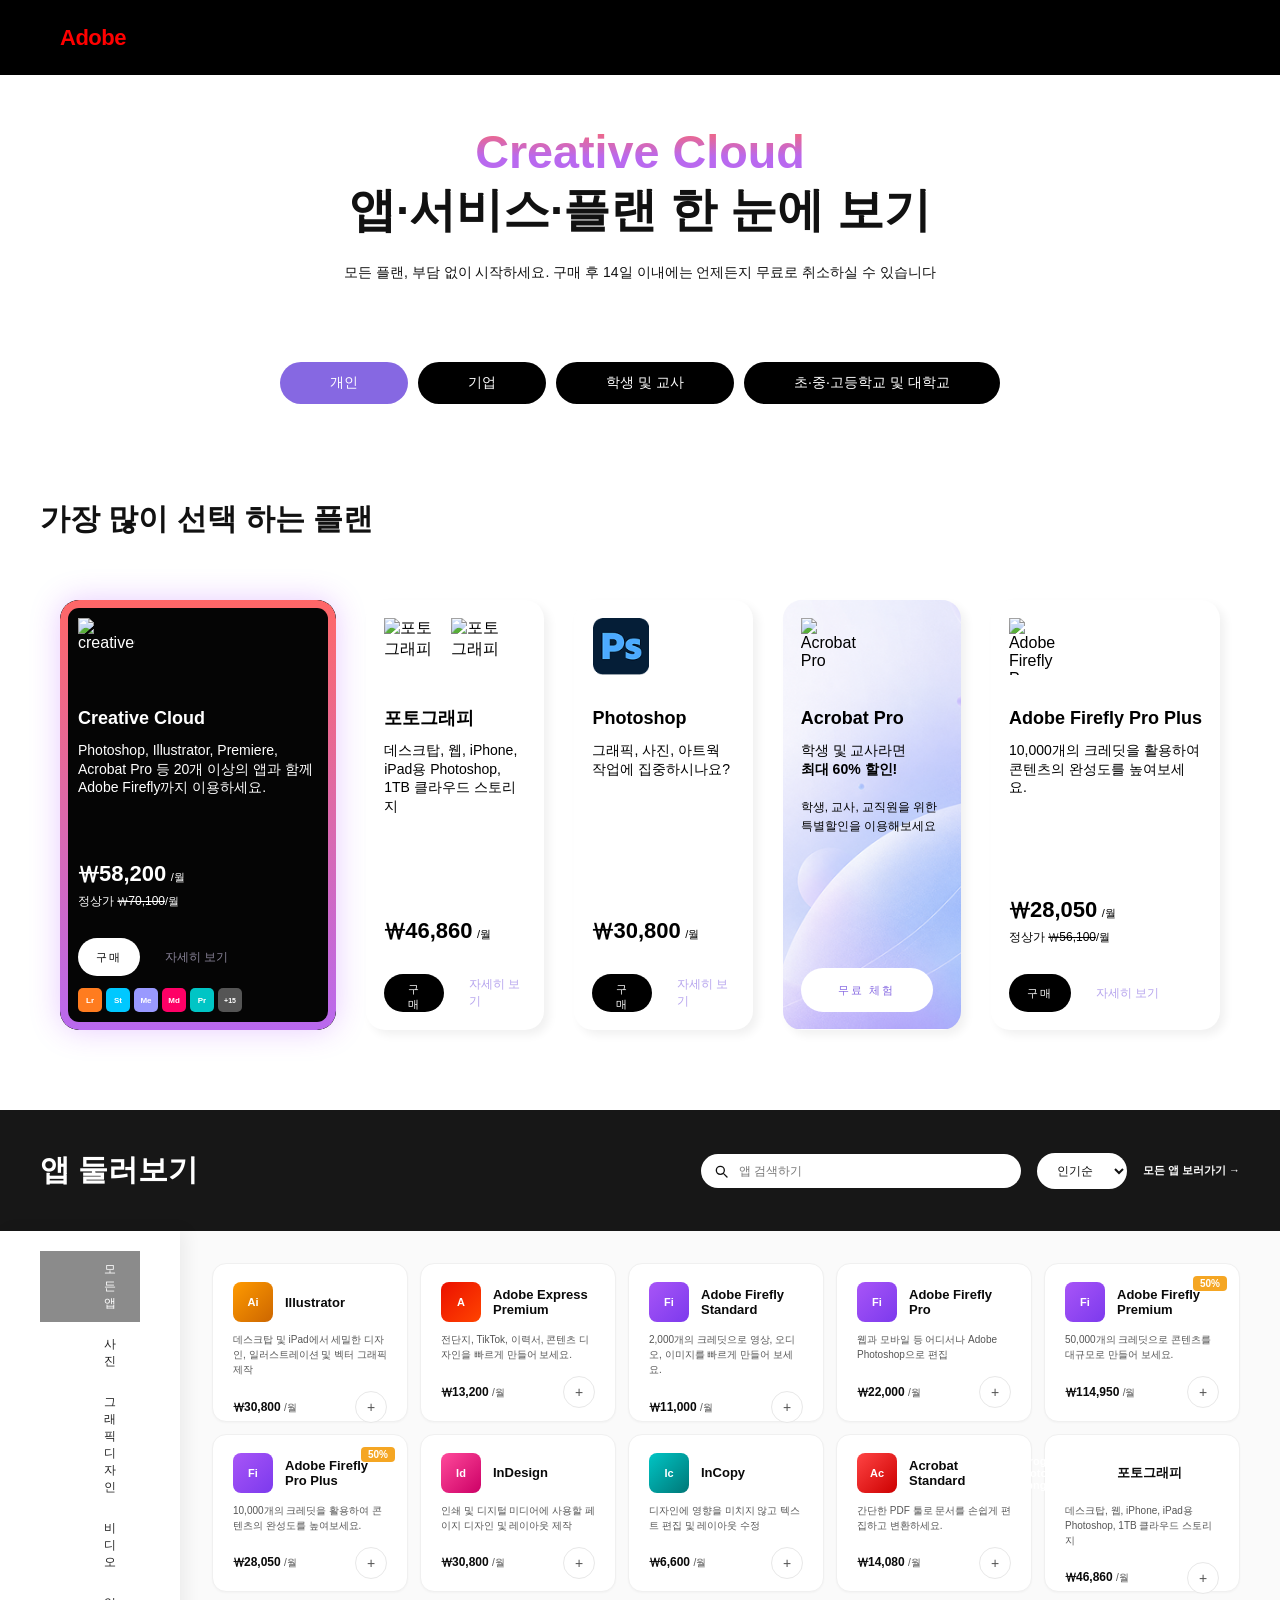
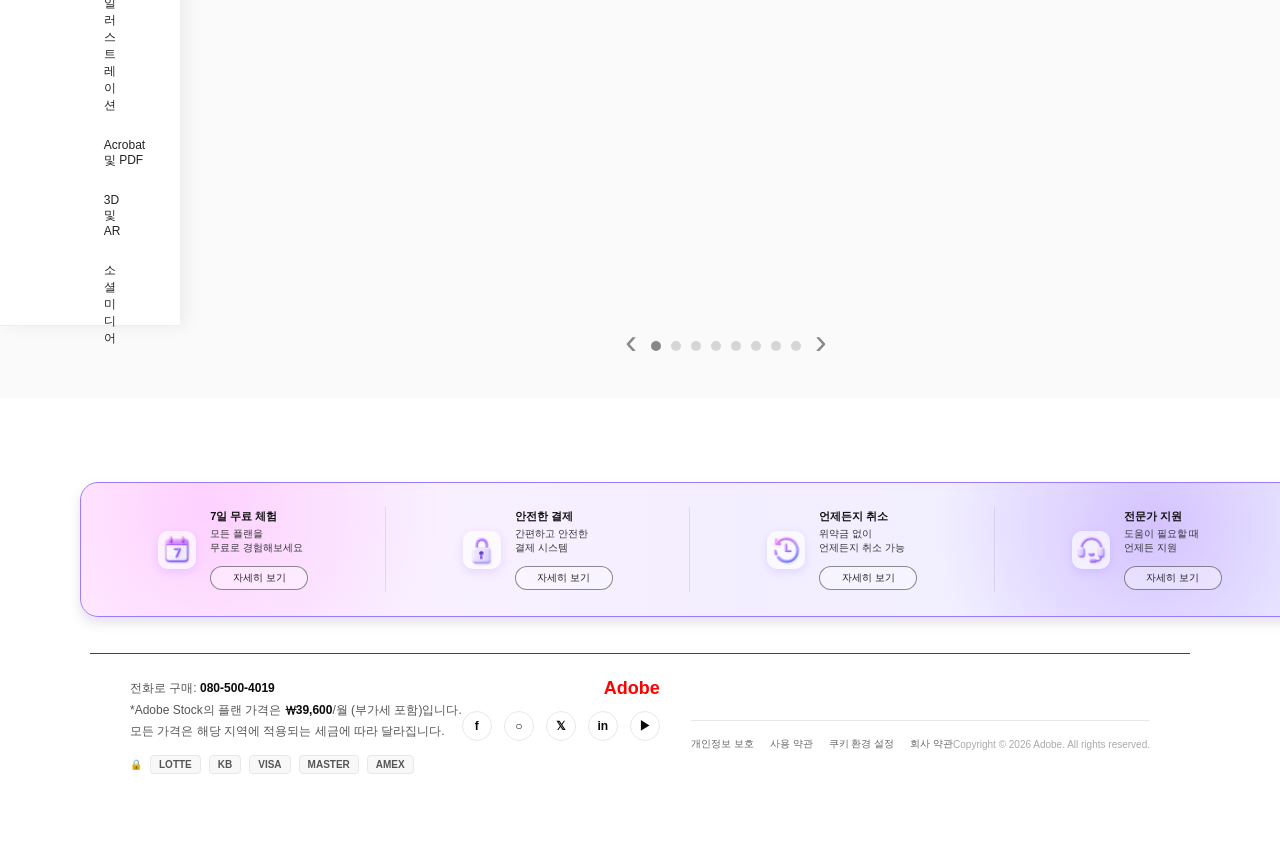
==== commit 4cadd220: "반응형 구조 코드 생성, 앱 둘러보기 메뉴 배치 변경 중, 푸터 작업 예정" ====
--- a/plan.html
+++ b/plan.html
@@ -14,6 +14,7 @@
     <!-- ===== CSS 파일 연결 ===== -->
     <!-- 전체 페이지 스타일을 관리하는 main.css 연결 -->
     <link rel="stylesheet" href="css/main.css" />
+    <link rel="stylesheet" href="css/plan/plan_responsive.css">
 
     <!-- ===== 구글 폰트 연결 ===== -->
     <!-- Noto Sans KR 폰트 사용 -->
--- a/css/main.css
+++ b/css/main.css
@@ -0,0 +1,127 @@
+@import url(reset.css);
+@import url(home/home.css);
+@import url(plan/plan.css);
+@import url(sub1/subpage1.css);
+
+/* 스타일 가이드 */
+:root {
+  /* Color styles */
+  --point: rgba(134, 104, 226, 1);
+  /* black */
+  --sub-color-1: rgba(0, 0, 0, 1);
+  /* white */
+  --sub-color-2: rgba(250, 250, 250, 1);
+
+  /* Text-size styles */
+  /* 공통 네비게이션 */
+  --fs-menu: clamp(13px, 1.04vw, 20px);
+  --fs-sub-menu: clamp(12px, 0.94vw, 18px);
+
+  /* 비주얼 / 히어로 영역 */
+  --fs-visual-title: clamp(26px, 3.65vw, 70px);
+  --fs-visual-desc: clamp(16px, 1.3vw, 25px);
+
+  /* 콘텐츠 섹션 공통 */
+  --fs-contents-title: clamp(26px, 2.34vw, 45px);
+  --fs-contents-desc: clamp(14px, 1.04vw, 20px);
+  --fs-section-title: clamp(26px, 2.34vw, 45px);
+  --fs-section-desc: clamp(14px, 1.04vw, 20px);
+
+  /* 카드 공통 */
+  --fs-card-title: clamp(18px, 1.3vw, 25px);
+  --fs-card-desc: clamp(13px, 1.04vw, 20px);
+  --fs-card-caption: clamp(11px, 0.73vw, 14px);
+
+  /* 프로그램 카드 */
+  --fs-program-title: clamp(18px, 1.3vw, 25px);
+  --fs-program-desc: clamp(13px, 1.04vw, 20px);
+  --fs-program-small: clamp(12px, 0.83vw, 16px);
+  --fs-program-price: clamp(22px, 1.56vw, 30px);
+  --fs-program-price-unit: clamp(11px, 0.73vw, 14px);
+  --fs-program-button: clamp(12px, 0.73vw, 14px);
+  --fs-program-link: clamp(13px, 0.83vw, 16px);
+  --fs-badge: clamp(11px, 0.73vw, 14px);
+
+  /* 앱 카드 */
+  --fs-app-title: clamp(13px, 0.78vw, 15px);
+  --fs-app-desc: clamp(11px, 0.63vw, 12px);
+  --fs-app-price: clamp(13px, 0.83vw, 16px);
+  --fs-app-price-unit: clamp(11px, 0.63vw, 12px);
+  --fs-app-badge: clamp(10px, 0.57vw, 11px);
+  --fs-app-icon: clamp(12px, 0.73vw, 14px);
+
+  /* 버튼 / 폼 / 보조 텍스트 */
+  --fs-button: clamp(16px, 1.3vw, 25px);
+  --fs-chip-button: clamp(14px, 1.04vw, 20px);
+  --fs-form: clamp(12px, 0.68vw, 13px);
+  --fs-small: clamp(10px, 0.63vw, 12px);
+  --fs-base: clamp(14px, 0.83vw, 16px);
+
+  /* 기존 스타일 가이드 변수 호환용 */
+  --p-c1920px---menu: var(--fs-menu);
+  --p-c1920px---sub--menu: var(--fs-sub-menu);
+  --p-c1920px---visual-title: var(--fs-visual-title);
+  --p-c1920px---contents-title: var(--fs-contents-title);
+  --p-c1920px---contents--desc: var(--fs-contents-desc);
+  --p-c1920px---card-title: var(--fs-card-title);
+  --p-c1920px---card--desc: var(--fs-card-desc);
+  --p-c1920px--button: var(--fs-button);
+
+  --tablet780px---visual-title--m: var(--fs-visual-title);
+  --tablet780px---visual--desc--m: var(--fs-visual-desc);
+  --tablet780px---sub-title--m: var(--fs-card-title);
+  --tablet780px---contents--title--m: var(--fs-contents-title);
+  --tablet780px---contents--desc--m: var(--fs-contents-desc);
+  --tablet780px---card-title--m: var(--fs-card-title);
+  --tablet780px---card--desc--m: var(--fs-card-desc);
+  --tablet780px---sub--content-title--m: clamp(20px, 1.56vw, 30px);
+  --tablet780px--button--m: var(--fs-chip-button);
+
+  --mobile390px---visual-title--s: var(--fs-visual-title);
+  --mobile390px---desc--s: var(--fs-contents-desc);
+  --mobile390px---sub--title--s: var(--fs-card-title);
+  --mobile390px--button--s: var(--fs-button);
+  --mobile390px---card--desc--s: var(--fs-card-desc);
+  --mobile390px---card-title--s: var(--fs-card-title);
+  --mobile390px---contents-title--s: var(--fs-contents-title);
+
+  /* font-weight */
+  --fw-bold: 700;
+  --fw-regular: 400;
+}
+
+/* 공통영역 */
+body {
+  font-family: "Noto Sans KR", sans-serif;
+}
+
+/* 비주얼 영역 타이틀 */
+.visual-title {
+  font-family: "Noto Sans KR", sans-serif;
+  font-weight: var(--fw-bold);
+}
+/* 비주얼 영역 설명 */
+.visual-desc {
+  font-family: "Noto Sans KR", sans-serif;
+  font-weight: var(--fw-regular);
+}
+/* 콘텐츠 영역 타이틀 */
+.contents-title {
+  font-family: "Noto Sans KR", sans-serif;
+  font-weight: var(--fw-bold);
+}
+/* 콘텐츠 영역 설명 */
+.contents-des {
+  font-family: "Noto Sans KR", sans-serif;
+  font-weight: var(--fw-regular);
+}
+/* 카드 영역 타이틀 */
+.card-title {
+  font-family: "Noto Sans KR", sans-serif;
+  font-weight: var(--fw-bold);
+}
+/* 카드 영역 설명 */
+.card-des {
+  font-family: "Noto Sans KR", sans-serif;
+  font-weight: var(--fw-regular);
+}
--- a/css/plan/plan_responsive.css
+++ b/css/plan/plan_responsive.css
@@ -0,0 +1,1016 @@
+/* plan_responsive.css */
+
+
+/* ================================================================
+   1080px ~ 769px  |  Tablet
+   ================================================================ */
+@media (max-width: 1080px) and (min-width: 769px) {
+
+  /* ----------------------------------------------------------
+     HEADER
+  ---------------------------------------------------------- */
+  .header-inner {
+    padding: 0 28px;
+  }
+
+  /* ----------------------------------------------------------
+     PLAN-UPPER : 비주얼 타이틀
+  ---------------------------------------------------------- */
+  .visual-title h1 {
+    font-size: clamp(28px, 3.5vw, 40px);
+    margin-top: 80px;
+    padding: 0 40px;
+  }
+
+  .visual-desc {
+    font-size: clamp(13px, 1.4vw, 15px);
+    padding: 0 40px;
+  }
+
+  /* ----------------------------------------------------------
+     PLAN-UPPER : 사용자 유형 버튼
+  ---------------------------------------------------------- */
+  .user-type {
+    margin: 50px 0 36px;
+    padding: 0 28px 36px;
+  }
+
+  .user-type-btns button {
+    padding: 10px 28px;
+    font-size: clamp(12px, 1.3vw, 14px);
+  }
+
+  /* ----------------------------------------------------------
+     PLAN-UPPER : 추천 플랜 카드
+  ---------------------------------------------------------- */
+  .best-plan-section {
+    padding: 0 28px 40px;
+    overflow: hidden;
+  }
+
+  .cards-grid {
+    display: flex;
+    gap: 20px;
+    padding: 12px 0 24px;
+    overflow-x: auto;
+    overflow-y: hidden;
+    scroll-snap-type: x mandatory;
+    -webkit-overflow-scrolling: touch;
+  }
+
+  .cards-grid::-webkit-scrollbar {
+    display: none;
+  }
+
+  .program-card {
+    flex: 0 0 240px;
+    min-width: 240px;
+    min-height: 360px;
+    height: auto;
+    padding: 16px;
+    scroll-snap-align: start;
+  }
+
+  .program-card.featured {
+    flex: 0 0 310px;
+    min-width: 310px;
+  }
+
+  /* ----------------------------------------------------------
+     PLAN-MAIN : 앱 둘러보기 헤더
+  ---------------------------------------------------------- */
+  .app-header-area {
+    padding: 32px 28px;
+  }
+
+  /* 타이틀과 정렬 메뉴를 같은 계층에 배치 */
+  .app-browse-header {
+    display: flex;
+    flex-wrap: wrap;
+    align-items: center;
+    justify-content: space-between;
+    gap: 12px;
+  }
+
+  .app-browse-header .contents-title {
+    flex: 1 1 auto;
+    margin-right: auto;
+    margin-bottom: 0;
+  }
+
+  .search-bar {
+    flex: 1 1 200px;
+    width: auto;
+    max-width: 320px;
+  }
+
+  .sort-select {
+    flex: 0 0 auto;
+  }
+
+  .all-apps-link {
+    flex: 0 0 auto;
+    margin-left: auto;
+  }
+
+  /* ----------------------------------------------------------
+     PLAN-MAIN : 앱 콘텐츠 영역
+     PC와 동일하게 sidebar는 좌측 벽에 붙도록 padding-left: 0 유지
+  ---------------------------------------------------------- */
+  .app-content-area {
+    grid-template-columns: 160px 1fr;
+    padding: 28px 28px 36px 0;   /* padding-left: 0 → 사이드바 좌측 벽 고정 */
+    gap: 20px;
+  }
+
+  /* 사이드바: PC 구조 그대로, 너비만 160px로 축소 */
+  .app-sidebar {
+    min-height: unset;
+    padding-top: 16px;
+    margin-top: -28px;           /* app-header-area padding 값과 맞춤 */
+  }
+
+  .sidebar-item {
+    padding: 10px 20px;
+    font-size: 13px;
+  }
+
+  /* 카드 영역 */
+  .app-card-area {
+    min-height: unset;
+  }
+
+  .app-cards-grid {
+    grid-template-columns: repeat(3, 1fr);
+    gap: 10px;
+  }
+
+  .app-card {
+    height: auto;
+    min-height: 140px;
+  }
+
+  /* ----------------------------------------------------------
+     FOOTER : 혜택 배너
+  ---------------------------------------------------------- */
+  .benefits-banner {
+    padding: 28px 28px;
+  }
+
+  .benefits-grid {
+    min-width: unset;
+    flex-wrap: wrap;
+    align-items: center;
+    justify-content: center;
+  }
+
+  .benefit-item {
+    flex: 1 1 48%;
+    align-items: center;
+    justify-content: center;
+    padding: 22px 20px;
+  }
+
+  /* 2×2 구조 시 기존 세로 구분선 제거 후 재정의 */
+  .benefit-item:not(:last-child)::after {
+    display: none;
+  }
+
+  .benefit-item:nth-child(1),
+  .benefit-item:nth-child(2) {
+    border-bottom: 1px solid rgba(140, 120, 170, 0.18);
+  }
+
+  .benefit-item:nth-child(odd) {
+    border-right: 1px solid rgba(140, 120, 170, 0.18);
+  }
+
+  /* ----------------------------------------------------------
+     FOOTER : footer-bottom
+  ---------------------------------------------------------- */
+  .footer-bottom {
+    padding: 24px 28px;
+  }
+
+  .footer-bottom-top {
+    flex-wrap: wrap;
+    gap: 20px;
+  }
+
+  .footer-contact {
+    font-size: 13px;
+    line-height: 1.7;
+  }
+
+  .footer-payments {
+    flex-wrap: wrap;
+    gap: 6px;
+    margin-top: 10px;
+  }
+
+  .footer-right {
+    flex-direction: row;
+    justify-content: space-between;
+    align-items: center;
+    width: 100%;
+  }
+
+  .footer-bottom-bottom {
+    flex-direction: column;
+    align-items: flex-start;
+    gap: 12px;
+  }
+
+  .footer-legal {
+    flex-wrap: wrap;
+    gap: 8px 14px;
+  }
+}
+
+
+/* ================================================================
+   768px ~ 391px  |  Mobile
+   ================================================================ */
+@media (max-width: 768px) and (min-width: 391px) {
+
+  /* ----------------------------------------------------------
+     HEADER
+  ---------------------------------------------------------- */
+  .header-inner {
+    padding: 0 24px;
+  }
+
+  /* ----------------------------------------------------------
+     PLAN-UPPER : 비주얼 타이틀
+  ---------------------------------------------------------- */
+  .visual-title h1 {
+    font-size: clamp(22px, 5vw, 30px);
+    /* margin-top: 60px; */
+    padding: 0 24px;
+    line-height: 1.3;
+  }
+
+  .visual-desc {
+    font-size: clamp(12px, 1.8vw, 14px);
+    padding: 0 24px;
+    margin-top: 16px;
+  }
+
+  /* ----------------------------------------------------------
+     PLAN-UPPER : 사용자 유형 버튼
+  ---------------------------------------------------------- */
+  .user-type {
+    margin: 40px 0 28px;
+    padding: 0 24px 28px;
+  }
+
+  .user-type-btns {
+    gap: 8px;
+  }
+
+  .user-type-btns button {
+    padding: 9px 18px;
+    font-size: 12px;
+    border-radius: 22px;
+  }
+
+  /* ----------------------------------------------------------
+     PLAN-UPPER : 추천 플랜 카드
+  ---------------------------------------------------------- */
+  .best-plan-section {
+    padding: 0 24px 50px;
+    overflow: hidden;
+  }
+
+  .contents-title {
+    font-size: clamp(16px, 3vw, 20px);
+  }
+
+  .cards-grid {
+    display: flex;
+    gap: 16px;
+    padding: 12px 0 20px;
+    overflow-x: auto;
+    overflow-y: hidden;
+    scroll-snap-type: x mandatory;
+    -webkit-overflow-scrolling: touch;
+  }
+
+  .cards-grid::-webkit-scrollbar {
+    display: none;
+  }
+
+  .program-card {
+    flex: 0 0 260px;
+    min-width: 260px;
+    min-height: 340px;
+    height: auto;
+    scroll-snap-align: start;
+  }
+
+  .program-card.featured {
+    flex: 0 0 310px;
+    min-width: 310px;
+  }
+
+  /* ----------------------------------------------------------
+     PLAN-MAIN : 앱 둘러보기 헤더
+  ---------------------------------------------------------- */
+  .app-header-area {
+    padding: 24px 24px;
+  }
+
+  .app-browse-header {
+    display: flex;
+    flex-wrap: wrap;
+    align-items: center;
+    justify-content: space-between;
+    gap: 12px;
+  }
+
+  .app-browse-header .contents-title {
+    flex: 1 1 auto;
+    margin-right: auto;
+    margin-bottom: 0;
+  }
+
+  .search-bar {
+    order: 3;
+    width: 100%;
+    max-width: 100%;
+  }
+
+  .sort-select {
+    flex: 0 0 auto;
+    width: auto;
+  }
+
+  .all-apps-link {
+    order: 4;
+    margin-left: auto;
+    align-self: auto;
+  }
+
+  /* ----------------------------------------------------------
+     PLAN-MAIN : 앱 콘텐츠 영역
+     grid → block 전환, 사이드바는 브라우저 전체 폭으로 확장
+  ---------------------------------------------------------- */
+  .app-content-area {
+    display: block;
+    padding: 0 24px 32px 24px;
+  }
+
+  /* 사이드바: 768px부터 가로 슬라이드가 아닌 버튼형 wrap */
+  .app-sidebar {
+    display: flex;
+    flex-direction: row;
+    flex-wrap: wrap;
+    overflow: visible;
+    min-height: unset;
+    height: auto;
+    margin-top: 0;
+    margin-left: 0;
+    width: 100%;
+    padding: 16px 0;
+    gap: 8px;
+    box-shadow: none;
+    border-radius: 0;
+    border-bottom: 1px solid #e8e8e8;
+  }
+
+  .sidebar-item {
+    flex: 0 0 auto;
+    display: inline-flex;
+    align-items: center;
+    gap: 6px;
+    padding: 8px 16px;
+    border-radius: 20px;
+    white-space: nowrap;
+    font-size: 13px;
+  }
+
+  .sidebar-item::before {
+    content: "";
+    display: inline-block;
+    width: 1.15em;
+    height: 1.15em;
+    flex-shrink: 0;
+  }
+
+  .sidebar-item:hover {
+    background: #eeeeee;
+    color: #111;
+    border-radius: 20px;
+  }
+
+  .sidebar-item.active {
+    background: #8b8b8b;
+    color: #fff;
+    border-radius: 20px;
+  }
+
+  /* 카드 영역 */
+  .app-card-area {
+    min-height: unset;
+    padding-top: 20px;
+  }
+
+  .app-cards-grid {
+    grid-template-columns: repeat(2, 1fr);
+    gap: 10px;
+  }
+
+  .app-card {
+    height: auto;
+    min-height: 130px;
+    padding: 14px;
+  }
+
+  .app-card h4 {
+    font-size: 13px;
+  }
+
+  .app-card .app-desc {
+    font-size: 11px;
+  }
+
+  .app-card-icon {
+    width: 34px;
+    height: 34px;
+    border-radius: 7px;
+  }
+
+  .pagination {
+    padding-top: 20px;
+  }
+
+  /* ----------------------------------------------------------
+     FOOTER : 혜택 배너
+  ---------------------------------------------------------- */
+  .benefits-banner {
+    padding: 24px 24px;
+  }
+
+  .benefits-grid {
+    min-width: unset;
+    flex-direction: column;
+    align-items: center;
+    justify-content: center;
+    border-radius: 14px;
+  }
+
+  .benefit-item {
+    flex: 1 1 auto;
+    align-items: center;
+    justify-content: center;
+    padding: 18px 20px;
+    gap: 12px;
+  }
+
+  /* 세로 배치 시 가로 구분선으로 전환 */
+  .benefit-item:not(:last-child)::after {
+    content: "";
+    position: absolute;
+    right: unset;
+    top: unset;
+    bottom: 0;
+    left: 20px;
+    right: 20px;
+    width: auto;
+    height: 1px;
+    background: rgba(140, 120, 170, 0.18);
+  }
+
+  .benefit-item h4 {
+    font-size: 14px;
+  }
+
+  .benefit-item p {
+    font-size: 12px;
+  }
+
+  /* ----------------------------------------------------------
+     FOOTER : footer-bottom
+  ---------------------------------------------------------- */
+  .footer-bottom {
+    padding: 24px 24px;
+  }
+
+  .footer-bottom-top {
+    flex-direction: column;
+    align-items: flex-start;
+    gap: 20px;
+  }
+
+  .footer-contact {
+    font-size: 12px;
+    line-height: 1.8;
+  }
+
+  .footer-payments {
+    flex-wrap: wrap;
+    gap: 6px;
+    margin-top: 10px;
+  }
+
+  .footer-right {
+    flex-direction: row;
+    justify-content: space-between;
+    align-items: center;
+    width: 100%;
+  }
+
+  .footer-social a {
+    width: 28px;
+    height: 28px;
+  }
+
+  .footer-bottom-bottom {
+    flex-direction: column;
+    align-items: flex-start;
+    gap: 12px;
+  }
+
+  .footer-legal {
+    flex-wrap: wrap;
+    gap: 8px 12px;
+  }
+
+  .footer-copy {
+    font-size: 11px;
+  }
+}
+
+
+/* ================================================================
+   390px 이하  |  Small Mobile
+   ================================================================ */
+@media (max-width: 390px) {
+
+  /* ----------------------------------------------------------
+     HEADER
+  ---------------------------------------------------------- */
+  .header-inner {
+    padding: 0 20px;
+  }
+
+  /* ----------------------------------------------------------
+     PLAN-UPPER : 비주얼 타이틀
+  ---------------------------------------------------------- */
+  .visual-title h1 {
+    font-size: 22px;
+    /* margin-top: 48px; */
+    padding: 0 20px;
+    line-height: 1.35;
+  }
+
+  .visual-desc {
+    font-size: 12px;
+    padding: 0 20px;
+    margin-top: 14px;
+  }
+
+  /* ----------------------------------------------------------
+     PLAN-UPPER : 사용자 유형 버튼
+  ---------------------------------------------------------- */
+  .user-type {
+    margin: 32px 0 20px;
+    padding: 0 20px 24px;
+  }
+
+  .user-type-btns {
+    gap: 6px;
+  }
+
+  .user-type-btns button {
+    padding: 8px 14px;
+    font-size: 11px;
+    border-radius: 20px;
+  }
+
+  /* ----------------------------------------------------------
+     PLAN-UPPER : 추천 플랜 카드
+  ---------------------------------------------------------- */
+  .best-plan-section {
+    padding: 0 20px 40px;
+    overflow: visible !important;
+  }
+
+  .contents-title {
+    font-size: 15px;
+    margin-bottom: 20px;
+  }
+
+  .cards-grid {
+    display: grid !important;
+    grid-template-columns: repeat(2, minmax(0, 1fr)) !important;
+    gap: 14px 12px;
+    padding: 0;
+    width: 100%;
+    overflow: visible !important;
+    scroll-snap-type: none !important;
+  }
+
+  .program-card {
+    grid-column: auto !important;
+    width: 100% !important;
+    min-width: 0 !important;
+    max-width: none !important;
+    flex: none !important;
+    flex-basis: auto !important;
+    height: auto !important;
+    min-height: 190px;
+    padding: 10px;
+    border-radius: 12px;
+    overflow: hidden;
+    scroll-snap-align: unset;
+  }
+
+  .program-card.featured {
+    grid-column: 1 / -1 !important;
+    width: 100% !important;
+    min-width: 0 !important;
+    min-height: 250px;
+  }
+
+  .program-card:not(.featured) {
+    grid-column: span 1;
+  }
+
+  .program-card_thumb {
+    margin-bottom: 10px;
+  }
+
+  .program-card_thumb img {
+    width: 34px;
+    height: 34px;
+  }
+
+  .program-card_info {
+    flex: 0 0 auto !important;
+    margin-top: 6px;
+    margin-bottom: 12px;
+  }
+
+  .program-card_title {
+    font-size: 11px;
+    line-height: 1.2;
+    white-space: normal;
+  }
+
+  .program-card_desc {
+    font-size: 8px;
+    line-height: 1.3;
+    word-break: break-word;
+  }
+
+  .program-card_sale-price strong {
+    font-size: 13px;
+  }
+
+  .program-card_regular-price,
+  .program-card_sale-price span {
+    font-size: 9px;
+  }
+
+  .program-card_price-area {
+    margin-top: auto;
+    margin-bottom: 12px;
+  }
+
+  .program-card_button-group {
+    flex-direction: column;
+    align-items: flex-start;
+    gap: 6px;
+  }
+
+  .program-card--bg {
+    min-height: 190px !important;
+  }
+
+  .program-card--bg .program-card_desc {
+    line-height: 1.25;
+  }
+
+  .program-card_button--wide {
+    height: 24px;
+    font-size: 8px;
+    padding: 4px 10px;
+  }
+
+  .program-card_button {
+    height: 24px;
+    padding: 5px 12px;
+    font-size: 8px;
+    border-radius: 999px;
+    letter-spacing: 0;
+  }
+
+  .program-card_link {
+    font-size: 9px;
+  }
+
+  .card-app-row {
+    gap: 4px;
+    margin-top: 10px;
+  }
+
+  .mini-icon {
+    width: 18px;
+    height: 18px;
+    font-size: 7px;
+  }
+
+  /* ----------------------------------------------------------
+     PLAN-MAIN : 앱 둘러보기 헤더
+  ---------------------------------------------------------- */
+  .app-header-area {
+    padding: 20px 20px;
+  }
+
+  .app-browse-header {
+    display: flex;
+    flex-wrap: wrap;
+    align-items: center;
+    justify-content: space-between;
+    gap: 10px;
+  }
+
+  .app-browse-header .contents-title {
+    flex: 1 1 auto;
+    margin-right: auto;
+    font-size: 15px;
+    margin-bottom: 0;
+  }
+
+  .search-bar {
+    order: 3;
+    width: 100%;
+    max-width: 100%;
+  }
+
+  .search-bar input {
+    font-size: 12px;
+  }
+
+  .sort-select {
+    flex: 0 0 auto;
+    width: auto;
+    border-radius: 999px;
+    font-size: 12px;
+  }
+
+  .all-apps-link {
+    order: 4;
+    margin-left: auto;
+    font-size: 12px;
+    align-self: auto;
+  }
+
+  /* ----------------------------------------------------------
+     PLAN-MAIN : 앱 콘텐츠 영역
+     grid → block 전환, 사이드바는 브라우저 전체 폭으로 확장
+  ---------------------------------------------------------- */
+  .app-content-area {
+    display: block;
+    padding: 0 20px 28px 20px;
+  }
+
+  /* 사이드바: 버튼형 wrap */
+  .app-sidebar {
+    display: flex;
+    flex-direction: row;
+    flex-wrap: wrap;
+    overflow: visible;
+    min-height: unset;
+    height: auto;
+    margin-top: 0;
+    margin-left: 0;
+    width: 100%;
+    padding: 14px 0;
+    gap: 6px;
+    box-shadow: none;
+    border-radius: 0;
+    border-bottom: 1px solid #e8e8e8;
+  }
+
+  .sidebar-item {
+    flex: 0 0 auto;
+    display: inline-flex;
+    align-items: center;
+    gap: 6px;
+    padding: 7px 14px;
+    border-radius: 18px;
+    white-space: nowrap;
+    font-size: 12px;
+  }
+
+  .sidebar-item::before {
+    content: "";
+    display: inline-block;
+    width: 1.15em;
+    height: 1.15em;
+    flex-shrink: 0;
+  }
+
+  .sidebar-item:hover {
+    background: #eeeeee;
+    color: #111;
+    border-radius: 18px;
+  }
+
+  .sidebar-item.active {
+    background: #8b8b8b;
+    color: #fff;
+    border-radius: 18px;
+  }
+
+  /* 카드 영역 */
+  .app-card-area {
+    min-height: unset;
+    padding-top: 16px;
+  }
+
+  .app-cards-grid {
+    grid-template-columns: repeat(2, 1fr);
+    gap: 8px;
+  }
+
+  .app-card {
+    height: auto;
+    min-height: 110px;
+    padding: 12px;
+  }
+
+  .app-card h4 {
+    font-size: 12px;
+  }
+
+  .app-card .app-desc {
+    font-size: 11px;
+    margin-bottom: 10px;
+  }
+
+  .app-card-icon {
+    width: 30px;
+    height: 30px;
+    border-radius: 6px;
+    font-size: 10px;
+  }
+
+  .app-price {
+    font-size: 11px;
+  }
+
+  .add-btn {
+    width: 26px;
+    height: 26px;
+    font-size: 14px;
+  }
+
+  .pagination {
+    padding-top: 16px;
+    gap: 10px;
+  }
+
+  .pagination button {
+    font-size: 28px;
+  }
+
+  .dot {
+    width: 8px;
+    height: 8px;
+  }
+
+  /* ----------------------------------------------------------
+     FOOTER : 혜택 배너
+  ---------------------------------------------------------- */
+  .benefits-banner {
+    padding: 20px 20px;
+  }
+
+  .benefits-grid {
+    min-width: unset;
+    flex-direction: column;
+    align-items: center;
+    justify-content: center;
+    border-radius: 12px;
+  }
+
+  .benefit-item {
+    flex: 1 1 auto;
+    align-items: center;
+    justify-content: center;
+    padding: 16px 18px;
+    gap: 10px;
+  }
+
+  .benefit-item:not(:last-child)::after {
+    content: "";
+    position: absolute;
+    right: unset;
+    top: unset;
+    bottom: 0;
+    left: 18px;
+    right: 18px;
+    width: auto;
+    height: 1px;
+    background: rgba(140, 120, 170, 0.18);
+  }
+
+  .benefit-icon {
+    width: 32px;
+    height: 32px;
+  }
+
+  .benefit-item h4 {
+    font-size: 13px;
+  }
+
+  .benefit-item p {
+    font-size: 11px;
+    margin-bottom: 10px;
+  }
+
+  .btn-detail {
+    min-width: 80px;
+    height: 22px;
+    font-size: 11px;
+    padding: 0 14px;
+  }
+
+  /* ----------------------------------------------------------
+     FOOTER : footer-bottom
+  ---------------------------------------------------------- */
+  .footer-bottom {
+    padding: 20px 20px;
+  }
+
+  .footer-bottom-top {
+    flex-direction: column;
+    align-items: flex-start;
+    gap: 16px;
+  }
+
+  .footer-contact {
+    font-size: 11px;
+    line-height: 1.8;
+  }
+
+  .footer-payments {
+    flex-wrap: wrap;
+    gap: 5px;
+    margin-top: 10px;
+  }
+
+  .payment-badge {
+    font-size: 10px;
+    padding: 2px 6px;
+  }
+
+  .security-badge {
+    font-size: 11px;
+  }
+
+  .footer-right {
+    flex-direction: row;
+    justify-content: space-between;
+    align-items: center;
+    width: 100%;
+  }
+
+  .footer-adobe-logo {
+    font-size: 18px;
+  }
+
+  .footer-social {
+    gap: 8px;
+  }
+
+  .footer-social a {
+    width: 26px;
+    height: 26px;
+    font-size: 11px;
+  }
+
+  .footer-bottom-bottom {
+    flex-direction: column;
+    align-items: flex-start;
+    gap: 12px;
+    padding-top: 14px;
+  }
+
+  .footer-legal {
+    flex-wrap: wrap;
+    gap: 8px 10px;
+  }
+
+  .footer-legal a {
+    font-size: 11px;
+  }
+
+  .footer-copy {
+    font-size: 10px;
+    color: #aaa;
+  }
+}
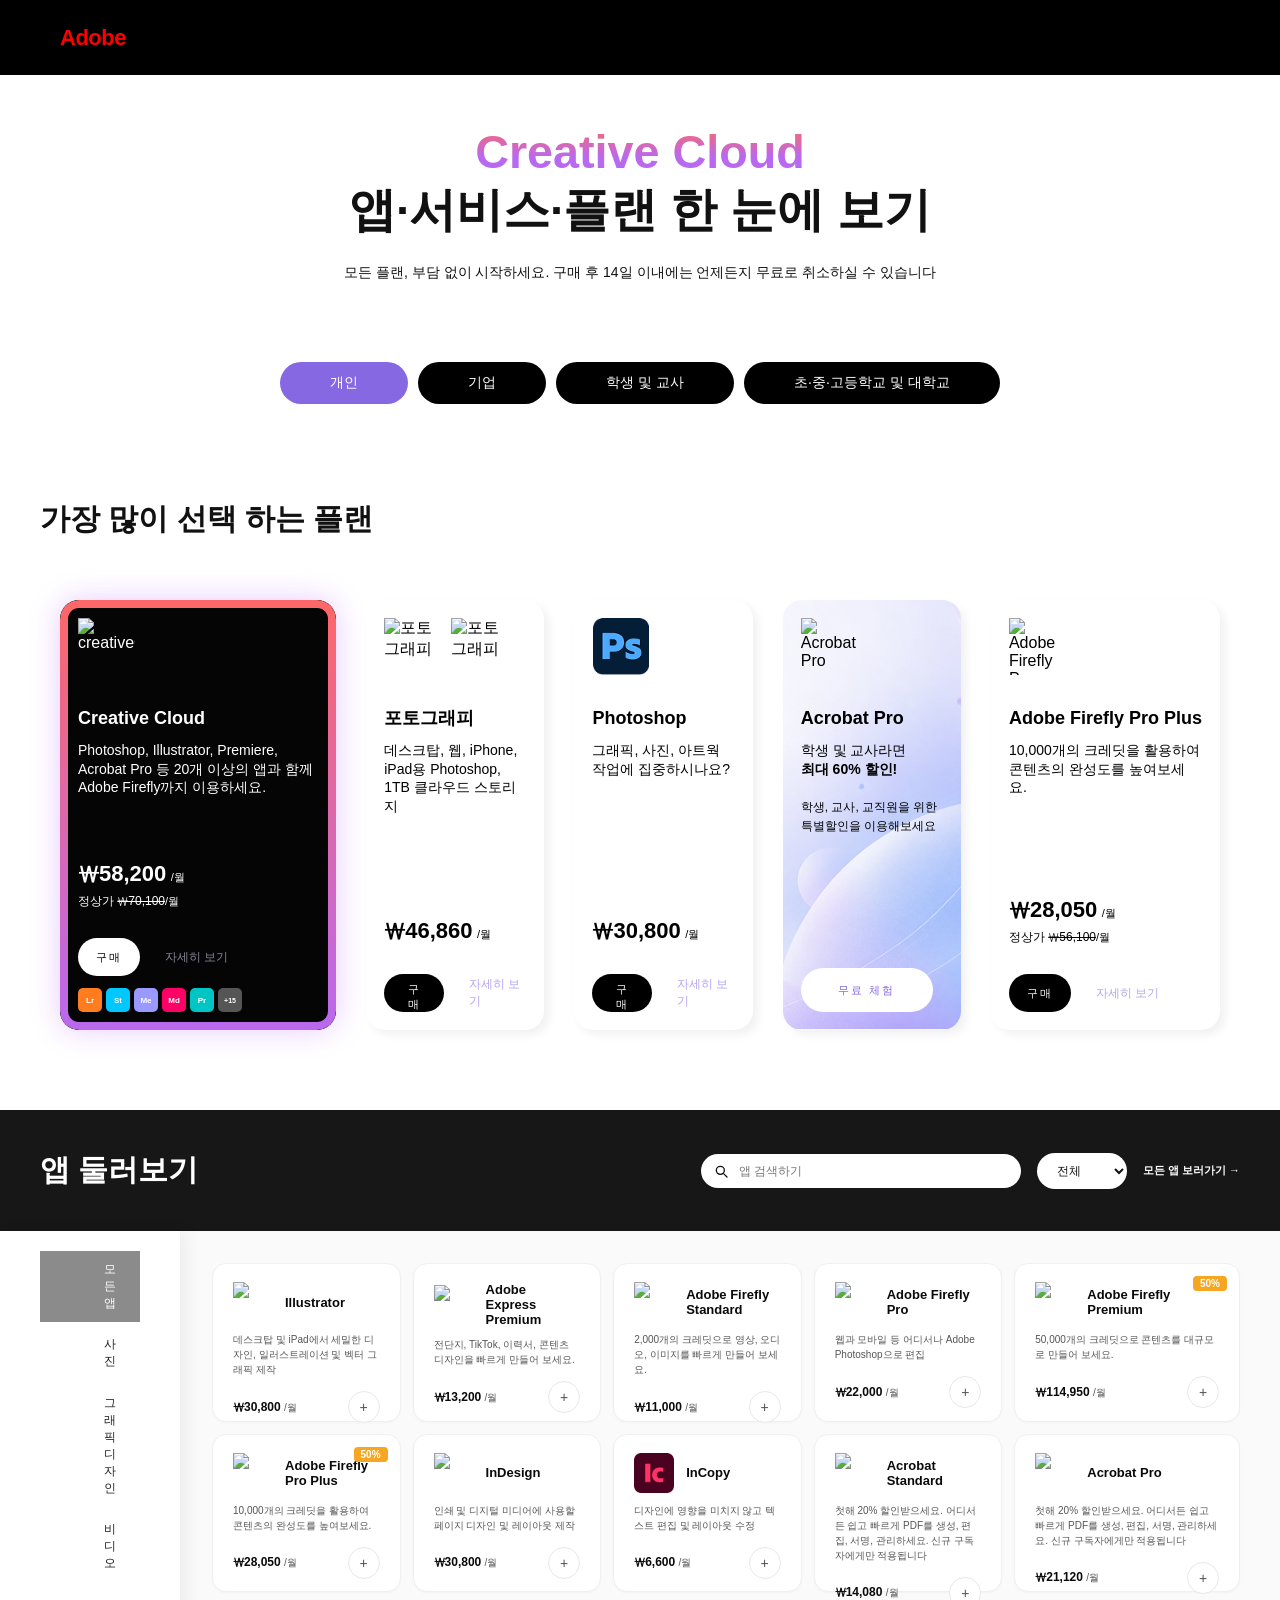
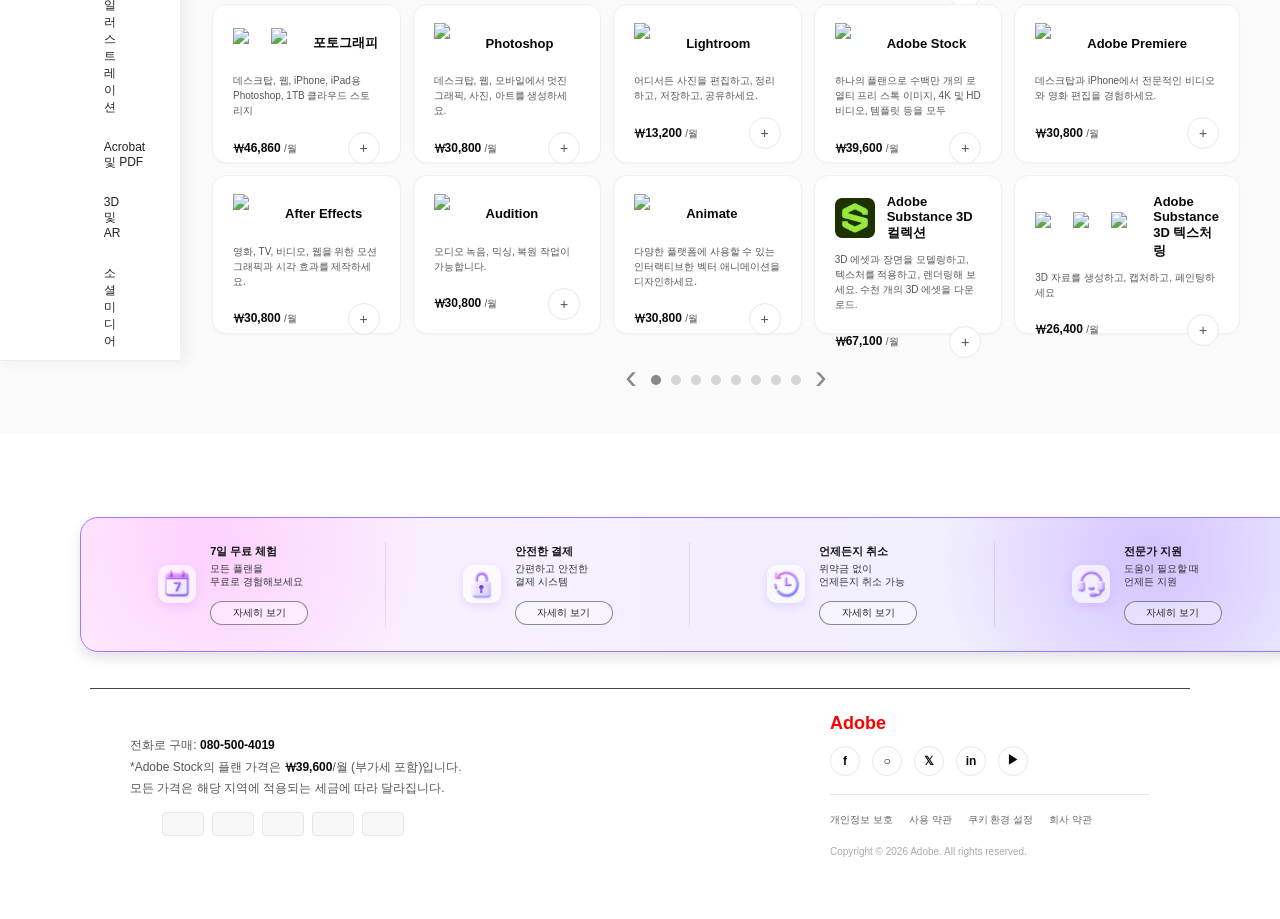
==== commit 05afaa04: "Merge pull request #17 from rainwhdmsql-stack/0610-chj 가장 많이 찾는 플랜 섹션 - 가로 스크롤 추가, 앱-카드.js - 이미지 주소 " ====
--- a/plan.html
+++ b/plan.html
@@ -1,20 +1,34 @@
 <!doctype html>
 <html lang="ko">
   <head>
-    <!-- ===== 문서 기본 설정 ===== -->
-    <!-- 한글 깨짐 방지를 위한 문자 인코딩 설정 -->
     <meta charset="UTF-8" />
-
-    <!-- 반응형 웹을 위한 viewport 설정 -->
     <meta name="viewport" content="width=device-width, initial-scale=1.0" />
-
-    <!-- 브라우저 탭에 표시되는 페이지 제목 -->
     <title>가격 및 멤버십 플랜</title>
 
+    <!-- ==== Favicon ==== -->
+    <!-- favicon -->
+    <link
+      rel="icon"
+      type="image/png"
+      href="asset/favicon/favicon/apple-touch-icon.png"
+      sizes="96x96"
+    />
+    <link
+      rel="icon"
+      type="image/svg+xml"
+      href="asset/favicon/favicon/favicon.svg"
+    />
+    <link rel="shortcut icon" href="asset/favicon/favicon/favicon.ico" />
+    <link
+      rel="apple-touch-icon"
+      sizes="180x180"
+      href="asset/favicon/favicon/apple-touch-icon.png"
+    />
+    <link rel="manifest" href="asset/favicon/favicon/site.webmanifest" />
+
     <!-- ===== CSS 파일 연결 ===== -->
-    <!-- 전체 페이지 스타일을 관리하는 main.css 연결 -->
     <link rel="stylesheet" href="css/main.css" />
-    <link rel="stylesheet" href="css/plan/plan_responsive.css">
+    <link rel="stylesheet" href="css/plan/plan_responsive.css" />
 
     <!-- ===== 구글 폰트 연결 ===== -->
     <!-- Noto Sans KR 폰트 사용 -->
@@ -39,9 +53,9 @@
       <header class="header">
         <div class="header-inner">
           <!-- 로고 영역 -->
-          <div class="logo">
+          <a class="logo" href="index.html">
             <span class="adobe-logo">Adobe</span>
-          </div>
+          </a>
         </div>
       </header>
 
@@ -234,6 +248,7 @@
               - 가격순
             -->
             <select class="sort-select">
+              <option>전체</option>
               <option>인기순</option>
               <option>이름순</option>
               <option>가격순</option>
@@ -365,7 +380,9 @@
           <div class="benefits-grid">
             <!-- 혜택 1 -->
             <div class="benefit-item">
-              <div class="benefit-icon"><img src="asset/plan/Rectangle 37.png" alt=""></div>
+              <div class="benefit-icon">
+                <img src="asset/plan/Rectangle 37.png" alt="" />
+              </div>
 
               <div class="benefit-text">
                 <h4>7일 무료 체험</h4>
@@ -379,7 +396,9 @@
 
             <!-- 혜택 2 -->
             <div class="benefit-item">
-              <div class="benefit-icon"><img src="asset/plan/Rectangle 37-1.png" alt=""></div>
+              <div class="benefit-icon">
+                <img src="asset/plan/Rectangle 37-1.png" alt="" />
+              </div>
 
               <div class="benefit-text">
                 <h4>안전한 결제</h4>
@@ -393,7 +412,9 @@
 
             <!-- 혜택 3 -->
             <div class="benefit-item">
-              <div class="benefit-icon"><img src="asset/plan/Rectangle 37-3.png" alt=""></div>
+              <div class="benefit-icon">
+                <img src="asset/plan/Rectangle 37-3.png" alt="" />
+              </div>
 
               <div class="benefit-text">
                 <h4>언제든지 취소</h4>
@@ -407,7 +428,9 @@
 
             <!-- 혜택 4 -->
             <div class="benefit-item">
-              <div class="benefit-icon"><img src="asset/plan/Rectangle 37-2.png" alt=""></div>
+              <div class="benefit-icon">
+                <img src="asset/plan/Rectangle 37-2.png" alt="" />
+              </div>
 
               <div class="benefit-text">
                 <h4>전문가 지원</h4>
@@ -426,34 +449,47 @@
           고객센터/가격 안내/결제 수단/소셜/법적 링크 표시
         -->
         <div class="footer-bottom">
-          <!-- 푸터 상단 행 -->
-          <div class="footer-bottom-top">
-            <!-- 왼쪽 정보 영역 -->
-            <div>
-              <!-- 전화 구매 및 가격 안내 문구 -->
-              <div class="footer-contact">
-                전화로 구매: <strong>080-500-4019</strong><br />
-                *Adobe Stock의 플랜 가격은 <strong>₩39,600</strong>/월 (부가세
-                포함)입니다.<br />
-                모든 가격은 해당 지역에 적용되는 세금에 따라 달라집니다.
-              </div>
-
-              <!-- 결제 수단 배지 영역 -->
-              <div class="footer-payments">
-                <div class="security-badge">🔒</div>
-                <div class="payment-badge">LOTTE</div>
-                <div class="payment-badge">KB</div>
-                <div class="payment-badge">VISA</div>
-                <div class="payment-badge">MASTER</div>
-                <div class="payment-badge">AMEX</div>
-              </div>
-            </div>
-
-            <!-- 오른쪽 로고 및 소셜 링크 영역 -->
-            <div class="footer-right">
+          <!-- LEFT -->
+          <div class="footer-left">
+            <div class="footer-contact">
+              전화로 구매: <strong>080-500-4019</strong><br />
+              *Adobe Stock의 플랜 가격은 <strong>₩39,600</strong>/월 (부가세
+              포함)입니다.<br />
+              모든 가격은 해당 지역에 적용되는 세금에 따라 달라집니다.
+            </div>
+
+            <div class="footer-payments">
+              <div class="security-badge">
+                <img src="asset/payment/lock.png" alt="" />
+              </div>
+
+              <div class="payment-badge">
+                <img src="asset/payment/lotte.png" alt="" />
+              </div>
+
+              <div class="payment-badge">
+                <img src="asset/payment/kb.png" alt="" />
+              </div>
+
+              <div class="payment-badge">
+                <img src="asset/payment/visa.png" alt="" />
+              </div>
+
+              <div class="payment-badge">
+                <img src="asset/payment/master.png" alt="" />
+              </div>
+
+              <div class="payment-badge">
+                <img src="asset/payment/amex.png" alt="" />
+              </div>
+            </div>
+          </div>
+
+          <!-- RIGHT -->
+          <div class="footer-right">
+            <div class="footer-brand">
               <div class="footer-adobe-logo">Adobe</div>
 
-              <!-- 소셜 링크 영역 -->
               <div class="footer-social">
                 <a href="#">f</a>
                 <a href="#">○</a>
@@ -462,11 +498,9 @@
                 <a href="#">▶</a>
               </div>
             </div>
-          </div>
-
-          <!-- 푸터 하단 행 -->
-          <div class="footer-bottom-bottom">
-            <!-- 약관 및 개인정보 링크 -->
+
+            <div class="footer-divider"></div>
+
             <div class="footer-legal">
               <a href="#">개인정보 보호</a>
               <a href="#">사용 약관</a>
@@ -474,7 +508,6 @@
               <a href="#">회사 약관</a>
             </div>
 
-            <!-- 저작권 표시 -->
             <div class="footer-copy">
               Copyright © 2026 Adobe. All rights reserved.
             </div>
--- a/css/plan/plan_responsive.css
+++ b/css/plan/plan_responsive.css
@@ -1,11 +1,9 @@
 /* plan_responsive.css */
-
 
 /* ================================================================
    1080px ~ 769px  |  Tablet
    ================================================================ */
 @media (max-width: 1080px) and (min-width: 769px) {
-
   /* ----------------------------------------------------------
      HEADER
   ---------------------------------------------------------- */
@@ -18,7 +16,6 @@
   ---------------------------------------------------------- */
   .visual-title h1 {
     font-size: clamp(28px, 3.5vw, 40px);
-    margin-top: 80px;
     padding: 0 40px;
   }
 
@@ -54,12 +51,21 @@
     padding: 12px 0 24px;
     overflow-x: auto;
     overflow-y: hidden;
+    scrollbar-width: thin;
     scroll-snap-type: x mandatory;
     -webkit-overflow-scrolling: touch;
   }
 
   .cards-grid::-webkit-scrollbar {
-    display: none;
+    height: 8px;
+  }
+  .cards-grid::-webkit-scrollbar-track {
+    background: #e5e5e5;
+    border-radius: 999px;
+  }
+  .cards-grid::-webkit-scrollbar-thumb {
+    background: #8b8b8b;
+    border-radius: 999px;
   }
 
   .program-card {
@@ -119,7 +125,7 @@
   ---------------------------------------------------------- */
   .app-content-area {
     grid-template-columns: 160px 1fr;
-    padding: 28px 28px 36px 0;   /* padding-left: 0 → 사이드바 좌측 벽 고정 */
+    padding: 28px 28px 36px 0; /* padding-left: 0 → 사이드바 좌측 벽 고정 */
     gap: 20px;
   }
 
@@ -127,7 +133,7 @@
   .app-sidebar {
     min-height: unset;
     padding-top: 16px;
-    margin-top: -28px;           /* app-header-area padding 값과 맞춤 */
+    margin-top: -28px; /* app-header-area padding 값과 맞춤 */
   }
 
   .sidebar-item {
@@ -189,12 +195,12 @@
      FOOTER : footer-bottom
   ---------------------------------------------------------- */
   .footer-bottom {
+    gap: 40px;
     padding: 24px 28px;
   }
 
-  .footer-bottom-top {
-    flex-wrap: wrap;
-    gap: 20px;
+  .footer-left {
+    flex: 1;
   }
 
   .footer-contact {
@@ -203,36 +209,48 @@
   }
 
   .footer-payments {
-    flex-wrap: wrap;
     gap: 6px;
     margin-top: 10px;
   }
 
+  .payment-badge {
+    height: 24px;
+    min-width: 38px;
+    padding: 3px 7px;
+  }
+
+  .payment-badge img {
+    height: 13px;
+    max-width: 64px;
+  }
+
+  .security-badge {
+    width: 24px;
+    height: 24px;
+  }
+
   .footer-right {
-    flex-direction: row;
-    justify-content: space-between;
-    align-items: center;
-    width: 100%;
-  }
-
-  .footer-bottom-bottom {
-    flex-direction: column;
-    align-items: flex-start;
-    gap: 12px;
+    width: 300px;
+    gap: 16px;
+  }
+
+  .footer-social {
+    gap: 10px;
   }
 
   .footer-legal {
-    flex-wrap: wrap;
     gap: 8px 14px;
   }
+
+  .footer-copy {
+    font-size: 11px;
+  }
 }
-
 
 /* ================================================================
    768px ~ 391px  |  Mobile
    ================================================================ */
 @media (max-width: 768px) and (min-width: 391px) {
-
   /* ----------------------------------------------------------
      HEADER
   ---------------------------------------------------------- */
@@ -293,11 +311,21 @@
     overflow-x: auto;
     overflow-y: hidden;
     scroll-snap-type: x mandatory;
+    scrollbar-width: thin;
     -webkit-overflow-scrolling: touch;
   }
 
   .cards-grid::-webkit-scrollbar {
-    display: none;
+    height: 8px;
+  }
+  .cards-grid::-webkit-scrollbar-track {
+    background: #e5e5e5;
+    border-radius: 999px;
+  }
+
+  .cards-grid::-webkit-scrollbar-thumb {
+    background: #8b8b8b;
+    border-radius: 999px;
   }
 
   .program-card {
@@ -493,13 +521,15 @@
      FOOTER : footer-bottom
   ---------------------------------------------------------- */
   .footer-bottom {
-    padding: 24px 24px;
-  }
-
-  .footer-bottom-top {
     flex-direction: column;
     align-items: flex-start;
-    gap: 20px;
+    gap: 28px;
+
+    padding: 24px 24px;
+  }
+
+  .footer-left {
+    width: 100%;
   }
 
   .footer-contact {
@@ -508,16 +538,44 @@
   }
 
   .footer-payments {
-    flex-wrap: wrap;
     gap: 6px;
     margin-top: 10px;
   }
 
+  .payment-badge {
+    height: 23px;
+    min-width: 36px;
+    padding: 3px 7px;
+  }
+
+  .payment-badge img {
+    height: 12px;
+    max-width: 60px;
+  }
+
+  .security-badge {
+    width: 23px;
+    height: 23px;
+  }
+
+  .security-badge img {
+    height: 12px;
+  }
+
   .footer-right {
+    width: 100%;
+    gap: 16px;
+  }
+
+  .footer-brand {
+    width: 100%;
     flex-direction: row;
     justify-content: space-between;
     align-items: center;
-    width: 100%;
+  }
+
+  .footer-social {
+    gap: 10px;
   }
 
   .footer-social a {
@@ -525,14 +583,7 @@
     height: 28px;
   }
 
-  .footer-bottom-bottom {
-    flex-direction: column;
-    align-items: flex-start;
-    gap: 12px;
-  }
-
   .footer-legal {
-    flex-wrap: wrap;
     gap: 8px 12px;
   }
 
@@ -540,13 +591,11 @@
     font-size: 11px;
   }
 }
-
 
 /* ================================================================
    390px 이하  |  Small Mobile
    ================================================================ */
 @media (max-width: 390px) {
-
   /* ----------------------------------------------------------
      HEADER
   ---------------------------------------------------------- */
@@ -943,13 +992,15 @@
      FOOTER : footer-bottom
   ---------------------------------------------------------- */
   .footer-bottom {
-    padding: 20px 20px;
-  }
-
-  .footer-bottom-top {
     flex-direction: column;
     align-items: flex-start;
-    gap: 16px;
+    gap: 24px;
+
+    padding: 20px 20px;
+  }
+
+  .footer-left {
+    width: 100%;
   }
 
   .footer-contact {
@@ -958,25 +1009,40 @@
   }
 
   .footer-payments {
-    flex-wrap: wrap;
     gap: 5px;
     margin-top: 10px;
   }
 
   .payment-badge {
-    font-size: 10px;
+    height: 22px;
+    min-width: 34px;
     padding: 2px 6px;
   }
 
+  .payment-badge img {
+    height: 11px;
+    max-width: 54px;
+  }
+
   .security-badge {
-    font-size: 11px;
+    width: 22px;
+    height: 22px;
+  }
+
+  .security-badge img {
+    height: 11px;
   }
 
   .footer-right {
+    width: 100%;
+    gap: 14px;
+  }
+
+  .footer-brand {
+    width: 100%;
     flex-direction: row;
     justify-content: space-between;
     align-items: center;
-    width: 100%;
   }
 
   .footer-adobe-logo {
@@ -993,15 +1059,7 @@
     font-size: 11px;
   }
 
-  .footer-bottom-bottom {
-    flex-direction: column;
-    align-items: flex-start;
-    gap: 12px;
-    padding-top: 14px;
-  }
-
   .footer-legal {
-    flex-wrap: wrap;
     gap: 8px 10px;
   }
 
@@ -1011,6 +1069,5 @@
 
   .footer-copy {
     font-size: 10px;
-    color: #aaa;
   }
 }
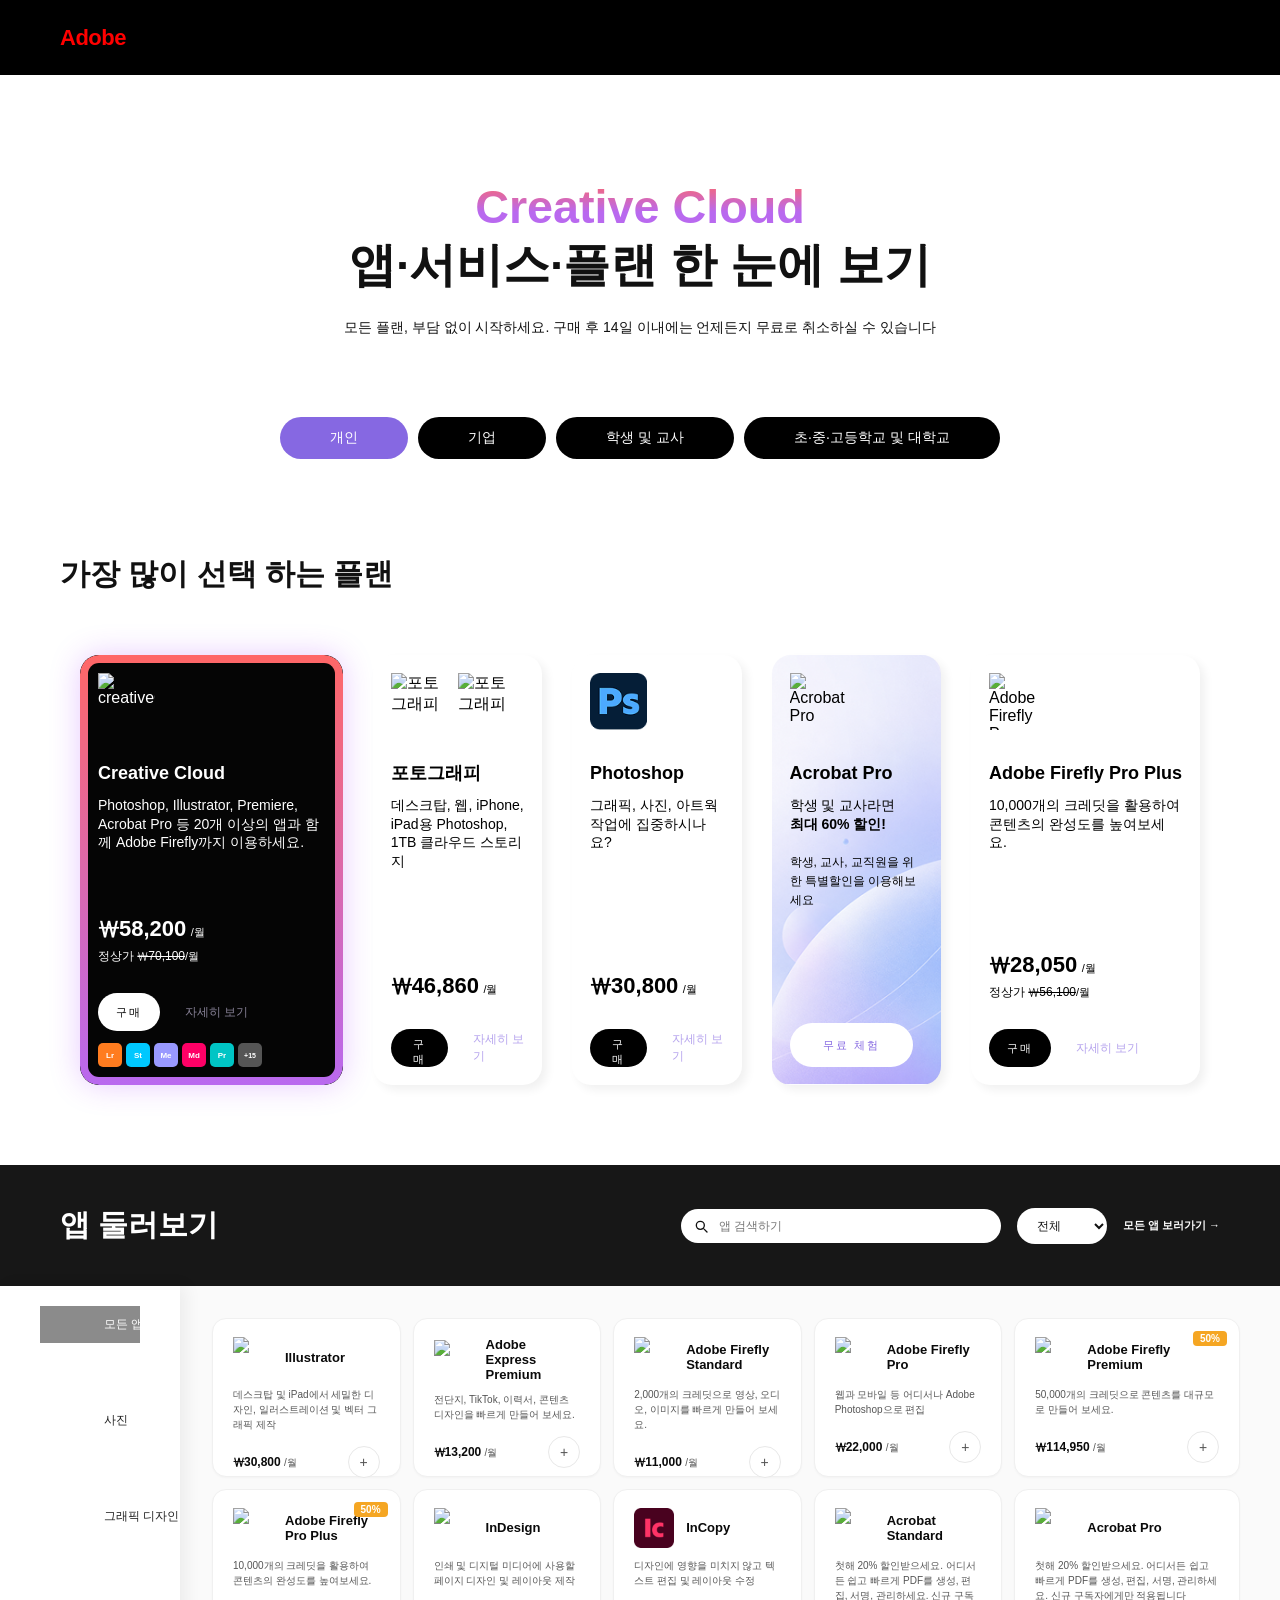
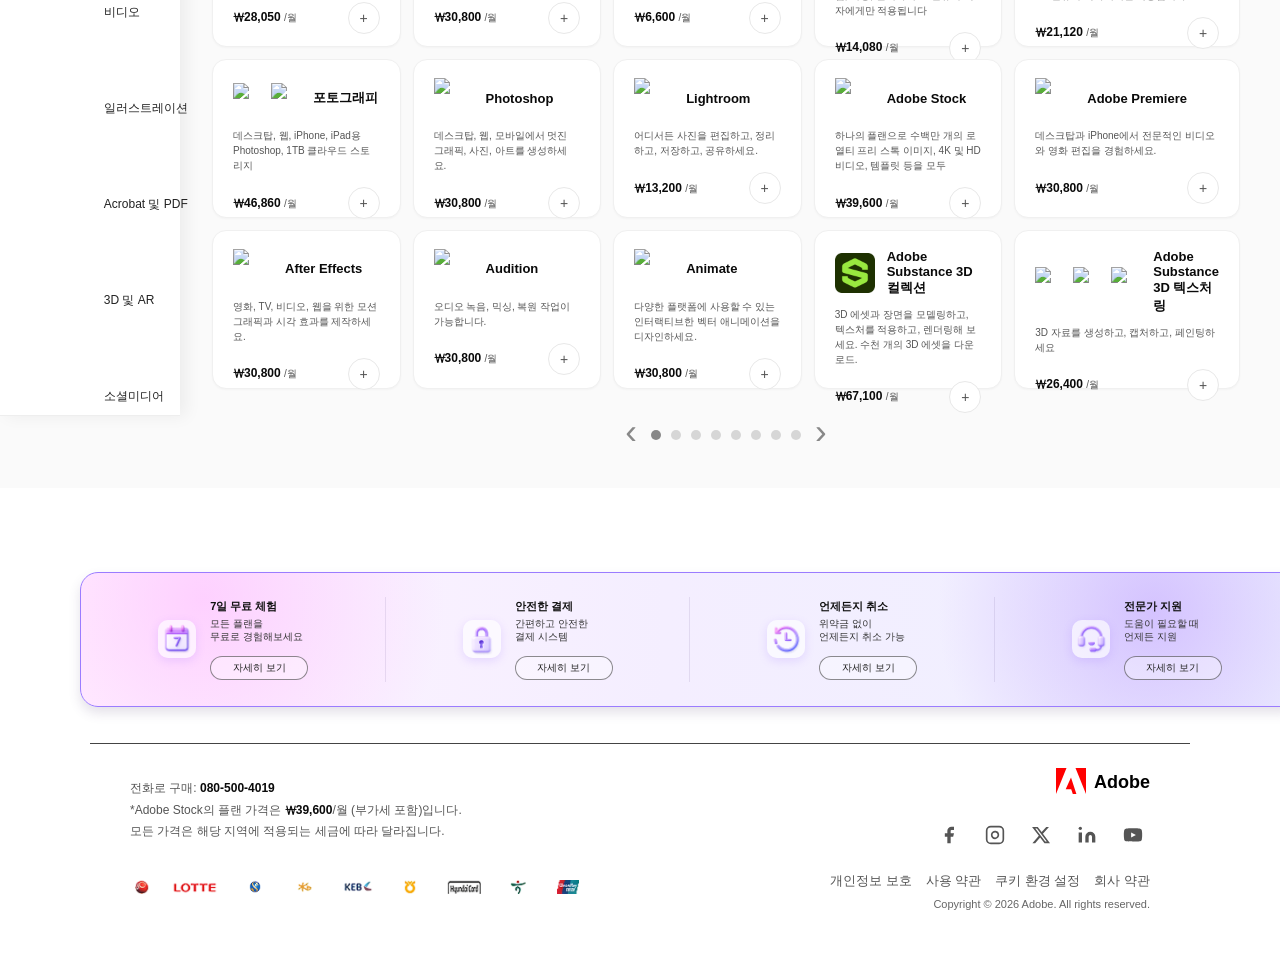
==== commit 9234c993: "앱 둘러보기 메뉴 반응형 수정, footer 수정" ====
--- a/plan.html
+++ b/plan.html
@@ -104,73 +104,77 @@
           - 추후 카드 데이터를 JS로 추가 생성할 수 있음
         -->
         <div class="best-plan-section">
-          <!-- 섹션 제목 -->
-          <h2 class="contents-title">가장 많이 선택 하는 플랜</h2>
-
-          <!--
-            추천 플랜 카드 그리드
-            현재는 Creative Cloud 카드 1개만 하드코딩되어 있음
-          -->
-          <div class="cards-grid">
+          <div class="h-inner">
+            <!-- 섹션 제목 -->
+            <h2 class="contents-title">가장 많이 선택 하는 플랜</h2>
+
             <!--
-              ===== Creative Cloud 추천 카드 =====
-              featured 클래스:
-              - 대표 추천 카드 스타일 적용
-              - 일반 카드보다 강조된 디자인 가능
+              추천 플랜 카드 그리드
+              현재는 Creative Cloud 카드 1개만 하드코딩되어 있음
             -->
-            <article class="program-card featured">
-              <!-- 프로그램 썸네일 이미지 영역 -->
-              <div class="program-card_thumb">
-                <img
-                  src="asset/program-icon/creativeCloud.png"
-                  alt="creativeCloud"
-                />
-              </div>
-
-              <!-- 프로그램명 + 설명 영역 -->
-              <div class="program-card_info">
-                <h3 class="program-card_title">Creative Cloud</h3>
-                <p class="program-card_desc">
-                  Photoshop, Illustrator, Premiere, Acrobat Pro 등 20개 이상의
-                  앱과 함께 Adobe Firefly까지 이용하세요.
-                </p>
-              </div>
-
-              <!-- 가격 정보 영역 -->
-              <div class="program-card_price-area">
-                <!-- 할인가 -->
-                <p class="program-card_sale-price">
-                  <strong>₩58,200</strong>
-                  <span>/월</span>
-                </p>
-
-                <!-- 정상가 -->
-                <p class="program-card_regular-price">
-                  정상가 <del>₩70,100</del><span>/월</span>
-                </p>
-              </div>
-
-              <!-- 구매 버튼 + 자세히 보기 링크 영역 -->
-              <div class="program-card_button-group">
-                <button type="button" class="program-card_button">구매</button>
-                <a href="#" class="program-card_link">자세히 보기</a>
-              </div>
-
+            <div class="cards-grid">
               <!--
-                카드 하단 비주얼 영역
-                Creative Cloud에 포함된 앱 아이콘들을 간단히 보여주는 영역
+                ===== Creative Cloud 추천 카드 =====
+                featured 클래스:
+                - 대표 추천 카드 스타일 적용
+                - 일반 카드보다 강조된 디자인 가능
               -->
-              <div class="program-card_visual">
-                <div class="card-app-row">
-                  <div class="mini-icon lr">Lr</div>
-                  <div class="mini-icon st">St</div>
-                  <div class="mini-icon me">Me</div>
-                  <div class="mini-icon md">Md</div>
-                  <div class="mini-icon pr">Pr</div>
-                  <div class="mini-icon more">+15</div>
+              <article class="program-card featured">
+                <!-- 프로그램 썸네일 이미지 영역 -->
+                <div class="program-card_thumb">
+                  <img
+                    src="asset/program-icon/creativeCloud.png"
+                    alt="creativeCloud"
+                  />
                 </div>
-              </div>
-            </article>
+
+                <!-- 프로그램명 + 설명 영역 -->
+                <div class="program-card_info">
+                  <h3 class="program-card_title">Creative Cloud</h3>
+                  <p class="program-card_desc">
+                    Photoshop, Illustrator, Premiere, Acrobat Pro 등 20개 이상의
+                    앱과 함께 Adobe Firefly까지 이용하세요.
+                  </p>
+                </div>
+
+                <!-- 가격 정보 영역 -->
+                <div class="program-card_price-area">
+                  <!-- 할인가 -->
+                  <p class="program-card_sale-price">
+                    <strong>₩58,200</strong>
+                    <span>/월</span>
+                  </p>
+
+                  <!-- 정상가 -->
+                  <p class="program-card_regular-price">
+                    정상가 <del>₩70,100</del><span>/월</span>
+                  </p>
+                </div>
+
+                <!-- 구매 버튼 + 자세히 보기 링크 영역 -->
+                <div class="program-card_button-group">
+                  <button type="button" class="program-card_button">
+                    구매
+                  </button>
+                  <a href="#" class="program-card_link">자세히 보기</a>
+                </div>
+
+                <!--
+                  카드 하단 비주얼 영역
+                  Creative Cloud에 포함된 앱 아이콘들을 간단히 보여주는 영역
+                -->
+                <div class="program-card_visual">
+                  <div class="card-app-row">
+                    <div class="mini-icon lr">Lr</div>
+                    <div class="mini-icon st">St</div>
+                    <div class="mini-icon me">Me</div>
+                    <div class="mini-icon md">Md</div>
+                    <div class="mini-icon pr">Pr</div>
+                    <div class="mini-icon more">+15</div>
+                  </div>
+                </div>
+              </article>
+            </div>
           </div>
         </div>
       </section>
@@ -460,56 +464,169 @@
 
             <div class="footer-payments">
               <div class="security-badge">
-                <img src="asset/payment/lock.png" alt="" />
-              </div>
-
-              <div class="payment-badge">
-                <img src="asset/payment/lotte.png" alt="" />
-              </div>
-
-              <div class="payment-badge">
-                <img src="asset/payment/kb.png" alt="" />
-              </div>
-
-              <div class="payment-badge">
-                <img src="asset/payment/visa.png" alt="" />
-              </div>
-
-              <div class="payment-badge">
-                <img src="asset/payment/master.png" alt="" />
-              </div>
-
-              <div class="payment-badge">
-                <img src="asset/payment/amex.png" alt="" />
+                <img src="asset/plan/image 31.png" alt="BC카드" />
+              </div>
+
+              <div class="payment-badge">
+                <img src="asset/plan/image 41.png" alt="롯데카드" />
+              </div>
+
+              <div class="payment-badge">
+                <img src="asset/plan/image 33.png" alt="비자카드" />
+              </div>
+
+              <div class="payment-badge">
+                <img src="asset/plan/image 34.png" alt="KB카드" />
+              </div>
+
+              <div class="payment-badge">
+                <img src="asset/plan/image 35.png" alt="KEB" />
+              </div>
+
+              <div class="payment-badge">
+                <img src="asset/plan/image 36.png" alt="NH" />
+              </div>
+              <div class="payment-badge">
+                <img src="asset/plan/image 38.png" alt="Hyundai" />
+              </div>
+              <div class="payment-badge">
+                <img src="asset/plan/image 39.png" alt="하나" />
+              </div>
+              <div class="payment-badge">
+                <img src="asset/plan/image 40.png" alt="union" />
               </div>
             </div>
           </div>
 
           <!-- RIGHT -->
-          <div class="footer-right">
-            <div class="footer-brand">
-              <div class="footer-adobe-logo">Adobe</div>
-
-              <div class="footer-social">
-                <a href="#">f</a>
-                <a href="#">○</a>
-                <a href="#">𝕏</a>
-                <a href="#">in</a>
-                <a href="#">▶</a>
-              </div>
-            </div>
-
-            <div class="footer-divider"></div>
-
-            <div class="footer-legal">
-              <a href="#">개인정보 보호</a>
-              <a href="#">사용 약관</a>
-              <a href="#">쿠키 환경 설정</a>
-              <a href="#">회사 약관</a>
-            </div>
-
-            <div class="footer-copy">
-              Copyright © 2026 Adobe. All rights reserved.
+          <!-- 우측: 로고 + SNS + 저작권 -->
+          <div class="footer__right">
+            <div class="footer__brand">
+              <span class="footer__brand-icon">
+                <!-- Adobe A 아이콘 SVG -->
+                <svg
+                  xmlns="http://www.w3.org/2000/svg"
+                  viewBox="0 0 30 26"
+                  width="30"
+                  height="26"
+                  aria-hidden="true"
+                >
+                  <path
+                    fill="#FF0000"
+                    d="M19.5 0h10.5v26L19.5 0zM10.5 0H0v26L10.5 0zM15 9.6l5.4 16.4h-3.6l-1.6-4.8H9.7L15 9.6z"
+                  />
+                </svg>
+              </span>
+              <span class="footer__brand-name card-title">Adobe</span>
+            </div>
+
+            <ul class="footer__sns">
+              <li>
+                <a href="#" class="footer__sns-link" aria-label="Facebook">
+                  <svg
+                    xmlns="http://www.w3.org/2000/svg"
+                    viewBox="0 0 24 24"
+                    width="20"
+                    height="20"
+                    fill="currentColor"
+                  >
+                    <path
+                      d="M18 2h-3a5 5 0 0 0-5 5v3H7v4h3v8h4v-8h3l1-4h-4V7a1 1 0 0 1 1-1h3z"
+                    />
+                  </svg>
+                </a>
+              </li>
+              <li>
+                <a href="#" class="footer__sns-link" aria-label="Instagram">
+                  <svg
+                    xmlns="http://www.w3.org/2000/svg"
+                    viewBox="0 0 24 24"
+                    width="20"
+                    height="20"
+                    fill="none"
+                    stroke="currentColor"
+                    stroke-width="2"
+                  >
+                    <rect x="2" y="2" width="20" height="20" rx="5" ry="5" />
+                    <path d="M16 11.37A4 4 0 1 1 12.63 8 4 4 0 0 1 16 11.37z" />
+                    <line x1="17.5" y1="6.5" x2="17.51" y2="6.5" />
+                  </svg>
+                </a>
+              </li>
+              <li>
+                <a href="#" class="footer__sns-link" aria-label="X(Twitter)">
+                  <svg
+                    xmlns="http://www.w3.org/2000/svg"
+                    viewBox="0 0 24 24"
+                    width="20"
+                    height="20"
+                    fill="currentColor"
+                  >
+                    <path
+                      d="M18.244 2.25h3.308l-7.227 8.26 8.502 11.24H16.17l-5.214-6.817L4.99 21.75H1.68l7.73-8.835L1.254 2.25H8.08l4.713 6.231zm-1.161 17.52h1.833L7.084 4.126H5.117z"
+                    />
+                  </svg>
+                </a>
+              </li>
+              <li>
+                <a href="#" class="footer__sns-link" aria-label="LinkedIn">
+                  <svg
+                    xmlns="http://www.w3.org/2000/svg"
+                    viewBox="0 0 24 24"
+                    width="20"
+                    height="20"
+                    fill="currentColor"
+                  >
+                    <path
+                      d="M16 8a6 6 0 0 1 6 6v7h-4v-7a2 2 0 0 0-2-2 2 2 0 0 0-2 2v7h-4v-7a6 6 0 0 1 6-6zM2 9h4v12H2z"
+                    />
+                    <circle cx="4" cy="4" r="2" />
+                  </svg>
+                </a>
+              </li>
+              <li>
+                <a href="#" class="footer__sns-link" aria-label="YouTube">
+                  <svg
+                    xmlns="http://www.w3.org/2000/svg"
+                    viewBox="0 0 24 24"
+                    width="20"
+                    height="20"
+                    fill="currentColor"
+                  >
+                    <path
+                      d="M22.54 6.42a2.78 2.78 0 0 0-1.95-1.96C18.88 4 12 4 12 4s-6.88 0-8.59.46A2.78 2.78 0 0 0 1.46 6.42 29 29 0 0 0 1 12a29 29 0 0 0 .46 5.58A2.78 2.78 0 0 0 3.41 19.6C5.12 20 12 20 12 20s6.88 0 8.59-.4a2.78 2.78 0 0 0 1.95-1.95A29 29 0 0 0 23 12a29 29 0 0 0-.46-5.58z"
+                    />
+                    <polygon
+                      points="9.75 15.02 15.5 12 9.75 8.98 9.75 15.02"
+                      fill="#fff"
+                    />
+                  </svg>
+                </a>
+              </li>
+            </ul>
+
+            <div class="footer__legal">
+              <ul class="footer__legal-list">
+                <li>
+                  <a href="#" class="footer__legal-link card-des"
+                    >개인정보 보호</a
+                  >
+                </li>
+                <li>
+                  <a href="#" class="footer__legal-link card-des">사용 약관</a>
+                </li>
+                <li>
+                  <a href="#" class="footer__legal-link card-des"
+                    >쿠키 환경 설정</a
+                  >
+                </li>
+                <li>
+                  <a href="#" class="footer__legal-link card-des">회사 약관</a>
+                </li>
+              </ul>
+              <p class="footer__copyright card-des">
+                Copyright © 2026 Adobe. All rights reserved.
+              </p>
             </div>
           </div>
         </div>
--- a/css/plan/plan_responsive.css
+++ b/css/plan/plan_responsive.css
@@ -131,7 +131,8 @@
 
   /* 사이드바: PC 구조 그대로, 너비만 160px로 축소 */
   .app-sidebar {
-    min-height: unset;
+    height: 100%;
+    min-height: 420px;
     padding-top: 16px;
     margin-top: -28px; /* app-header-area padding 값과 맞춤 */
   }
@@ -227,23 +228,6 @@
   .security-badge {
     width: 24px;
     height: 24px;
-  }
-
-  .footer-right {
-    width: 300px;
-    gap: 16px;
-  }
-
-  .footer-social {
-    gap: 10px;
-  }
-
-  .footer-legal {
-    gap: 8px 14px;
-  }
-
-  .footer-copy {
-    font-size: 11px;
   }
 }
 
@@ -388,54 +372,57 @@
     padding: 0 24px 32px 24px;
   }
 
-  /* 사이드바: 768px부터 가로 슬라이드가 아닌 버튼형 wrap */
+  /* 사이드바: 768px 구간에서만 참고 이미지처럼 아이콘 + 텍스트가 줄바꿈되는 구조 */
   .app-sidebar {
+    width: 100%;
+    display: grid;
+    margin-top: 0;
+    grid-template-columns: repeat(4, 1fr);
+
+    column-gap: 12px;
+    row-gap: 20px;
+
+    padding: 24px 0;
+    min-height: auto;
+    height: auto;
+  }
+
+  .sidebar-item {
     display: flex;
-    flex-direction: row;
-    flex-wrap: wrap;
-    overflow: visible;
-    min-height: unset;
-    height: auto;
-    margin-top: 0;
-    margin-left: 0;
-    width: 100%;
-    padding: 16px 0;
+    align-items: center;
+
     gap: 8px;
-    box-shadow: none;
-    border-radius: 0;
-    border-bottom: 1px solid #e8e8e8;
-  }
-
-  .sidebar-item {
-    flex: 0 0 auto;
-    display: inline-flex;
-    align-items: center;
-    gap: 6px;
-    padding: 8px 16px;
-    border-radius: 20px;
+
+    font-size: 11px; /* 기존 13px → 11px */
     white-space: nowrap;
-    font-size: 13px;
+
+    padding: 0;
+    min-width: 0;
   }
 
   .sidebar-item::before {
     content: "";
-    display: inline-block;
-    width: 1.15em;
-    height: 1.15em;
-    flex-shrink: 0;
-  }
-
-  .sidebar-item:hover {
-    background: #eeeeee;
-    color: #111;
-    border-radius: 20px;
-  }
-
+
+    width: 24px; /* 기존 32~40px → 24px */
+    height: 24px;
+
+    flex: 0 0 24px;
+
+    /* background: #d9d9d9; */
+  }
+
+  /* .sidebar-item:hover,
   .sidebar-item.active {
-    background: #8b8b8b;
-    color: #fff;
-    border-radius: 20px;
-  }
+    background: transparent;
+    color: #222;
+    border-radius: 0;
+  }
+
+  .sidebar-item.active {
+    background: transparent;
+    color: #222;
+    border-radius: 0;
+  } */
 
   /* 카드 영역 */
   .app-card-area {
@@ -562,33 +549,9 @@
     height: 12px;
   }
 
-  .footer-right {
-    width: 100%;
-    gap: 16px;
-  }
-
-  .footer-brand {
-    width: 100%;
-    flex-direction: row;
-    justify-content: space-between;
-    align-items: center;
-  }
-
-  .footer-social {
-    gap: 10px;
-  }
-
-  .footer-social a {
-    width: 28px;
-    height: 28px;
-  }
-
-  .footer-legal {
-    gap: 8px 12px;
-  }
-
-  .footer-copy {
-    font-size: 11px;
+  .footer__right {
+    align-items: flex-start;
+    /* width: 100%; */
   }
 }
 
@@ -607,6 +570,7 @@
      PLAN-UPPER : 비주얼 타이틀
   ---------------------------------------------------------- */
   .visual-title h1 {
+    margin-top: 100px;
     font-size: 22px;
     /* margin-top: 48px; */
     padding: 0 20px;
@@ -1024,6 +988,10 @@
     max-width: 54px;
   }
 
+  .footer__right {
+    align-items: flex-start;
+  }
+
   .security-badge {
     width: 22px;
     height: 22px;
@@ -1031,22 +999,6 @@
 
   .security-badge img {
     height: 11px;
-  }
-
-  .footer-right {
-    width: 100%;
-    gap: 14px;
-  }
-
-  .footer-brand {
-    width: 100%;
-    flex-direction: row;
-    justify-content: space-between;
-    align-items: center;
-  }
-
-  .footer-adobe-logo {
-    font-size: 18px;
   }
 
   .footer-social {
@@ -1058,16 +1010,4 @@
     height: 26px;
     font-size: 11px;
   }
-
-  .footer-legal {
-    gap: 8px 10px;
-  }
-
-  .footer-legal a {
-    font-size: 11px;
-  }
-
-  .footer-copy {
-    font-size: 10px;
-  }
 }
